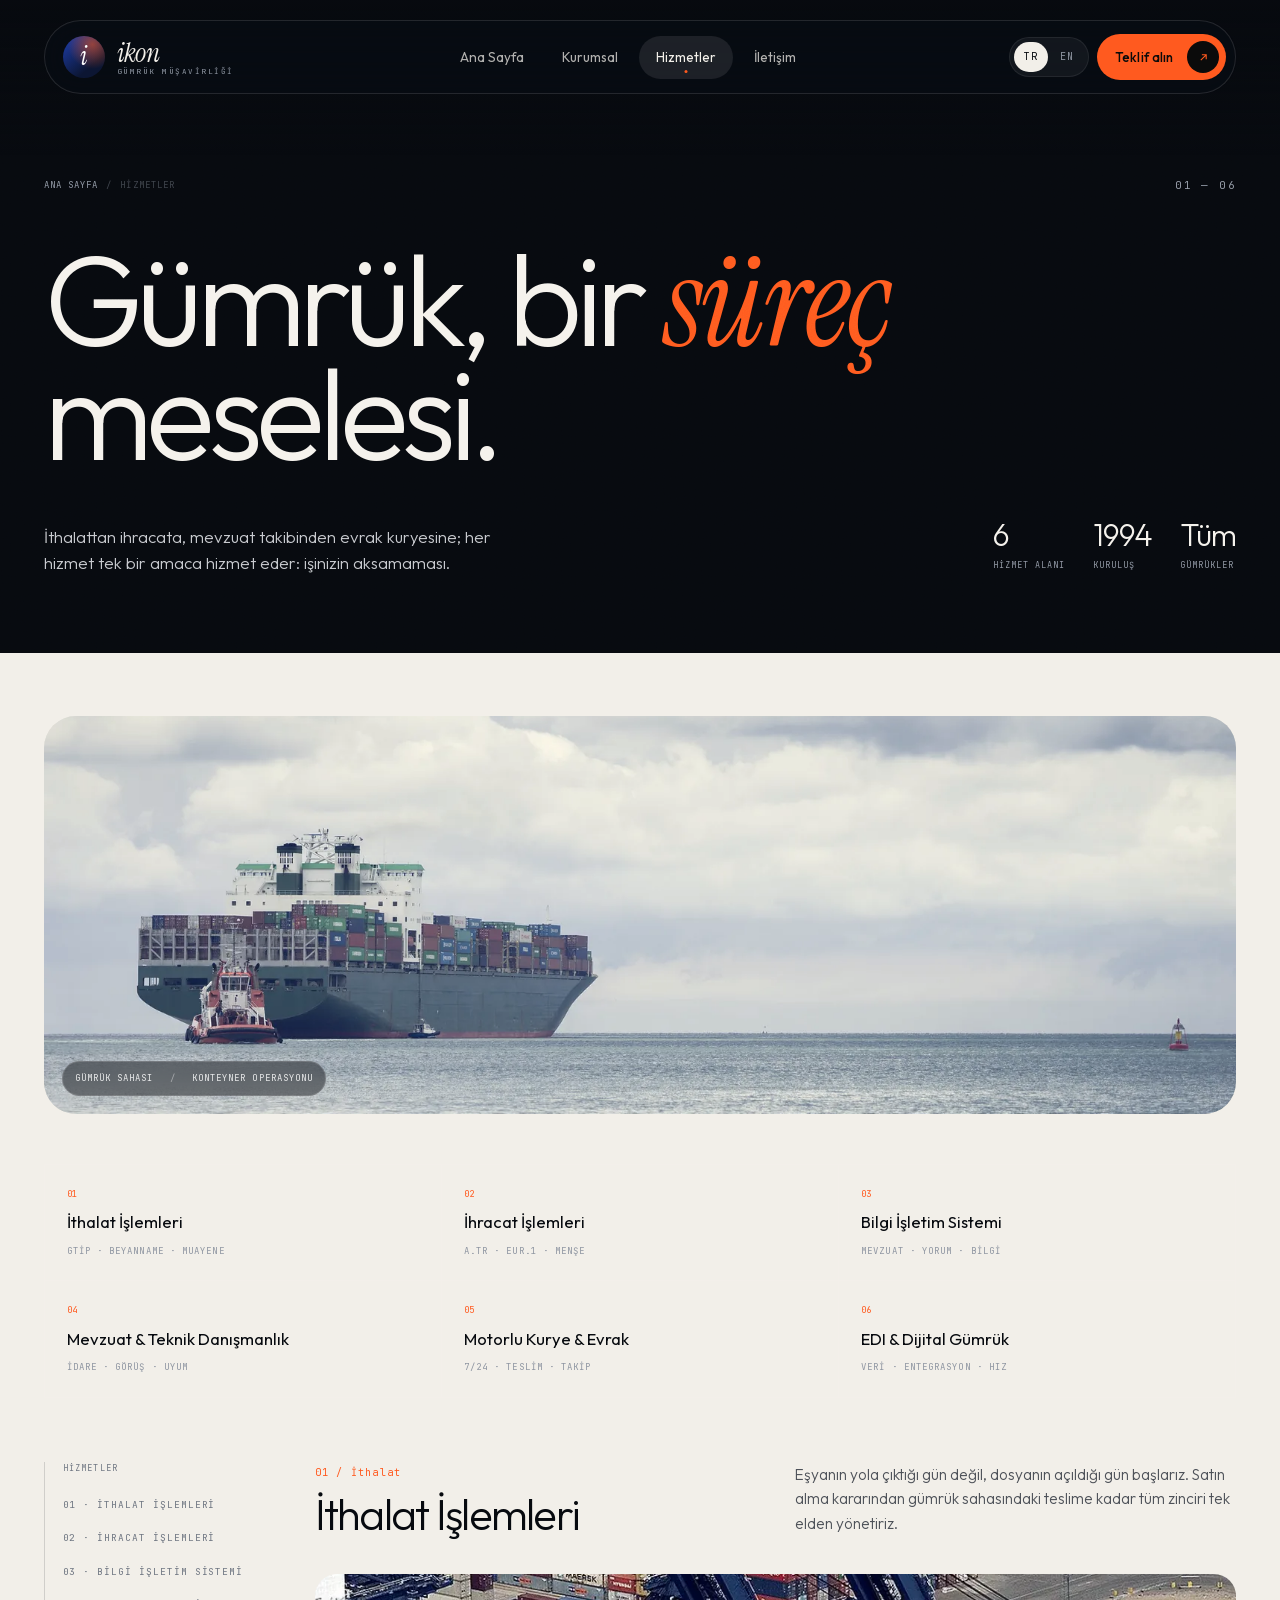
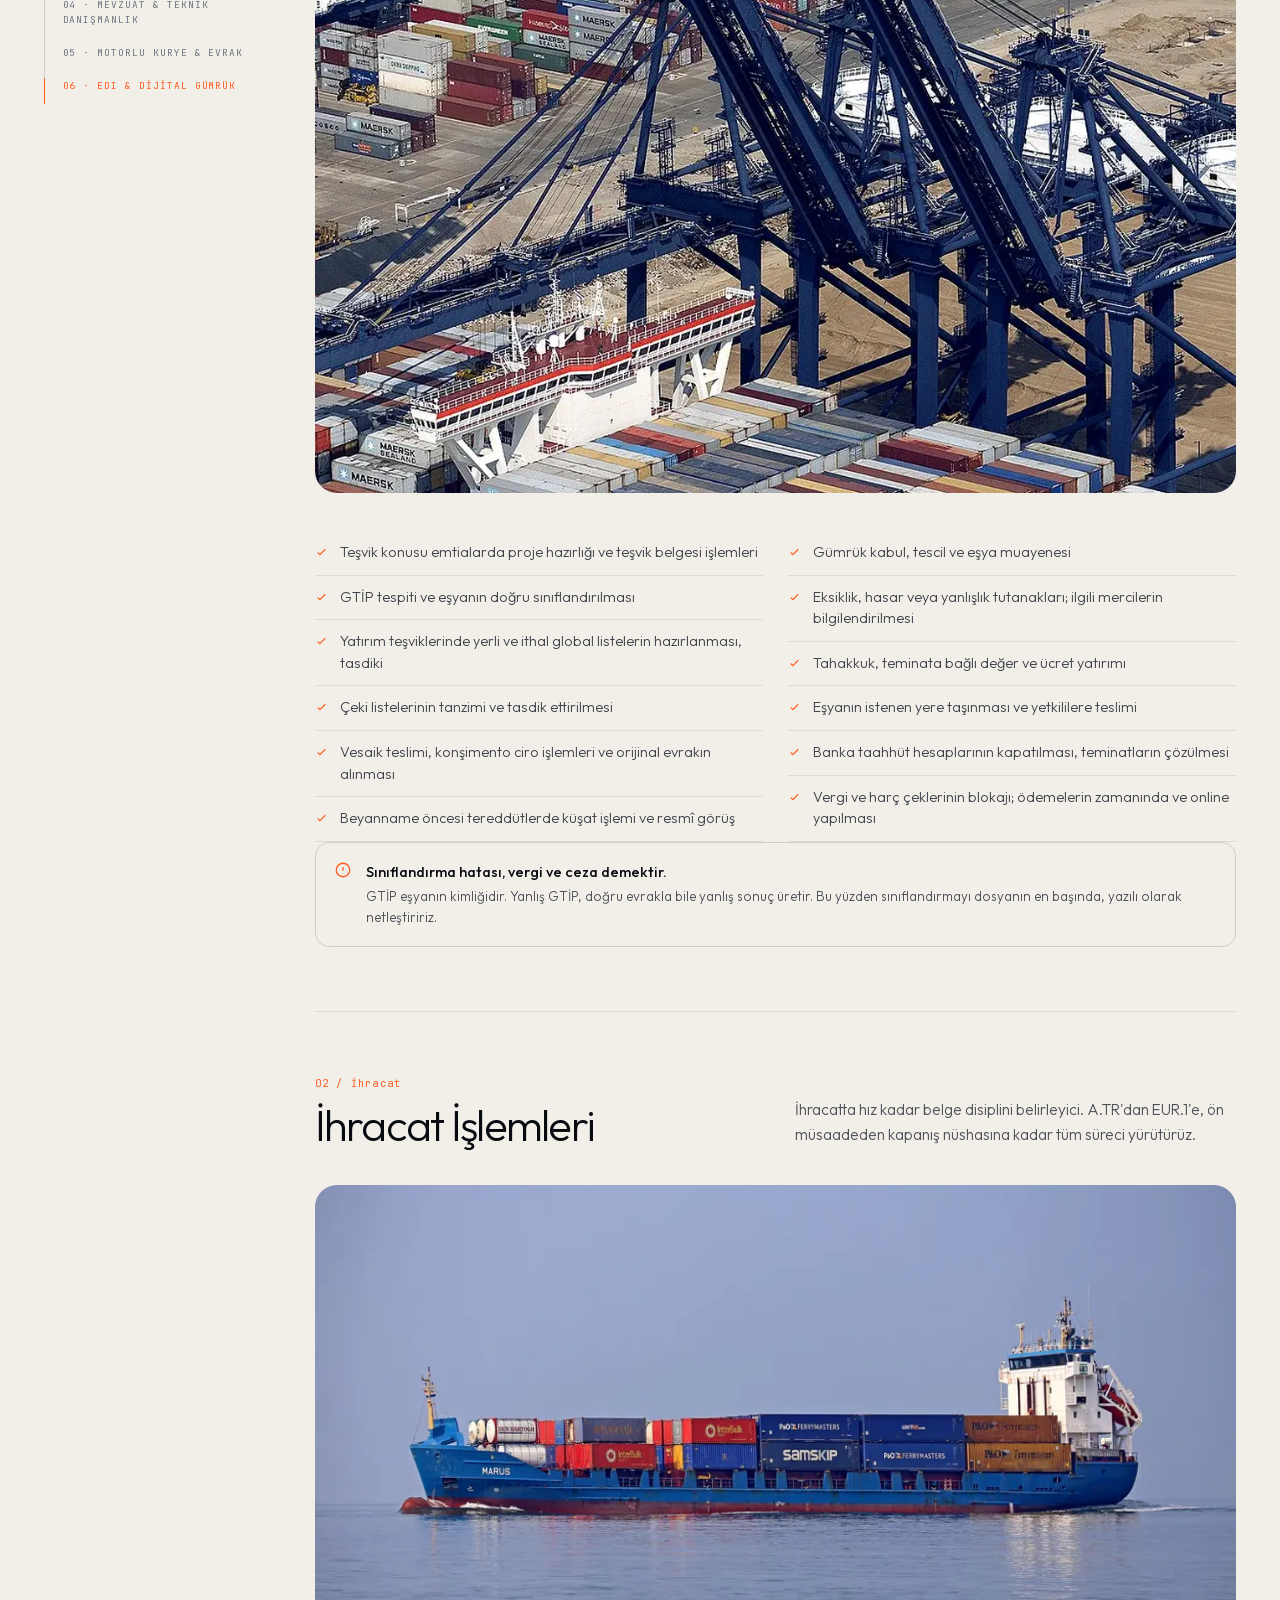
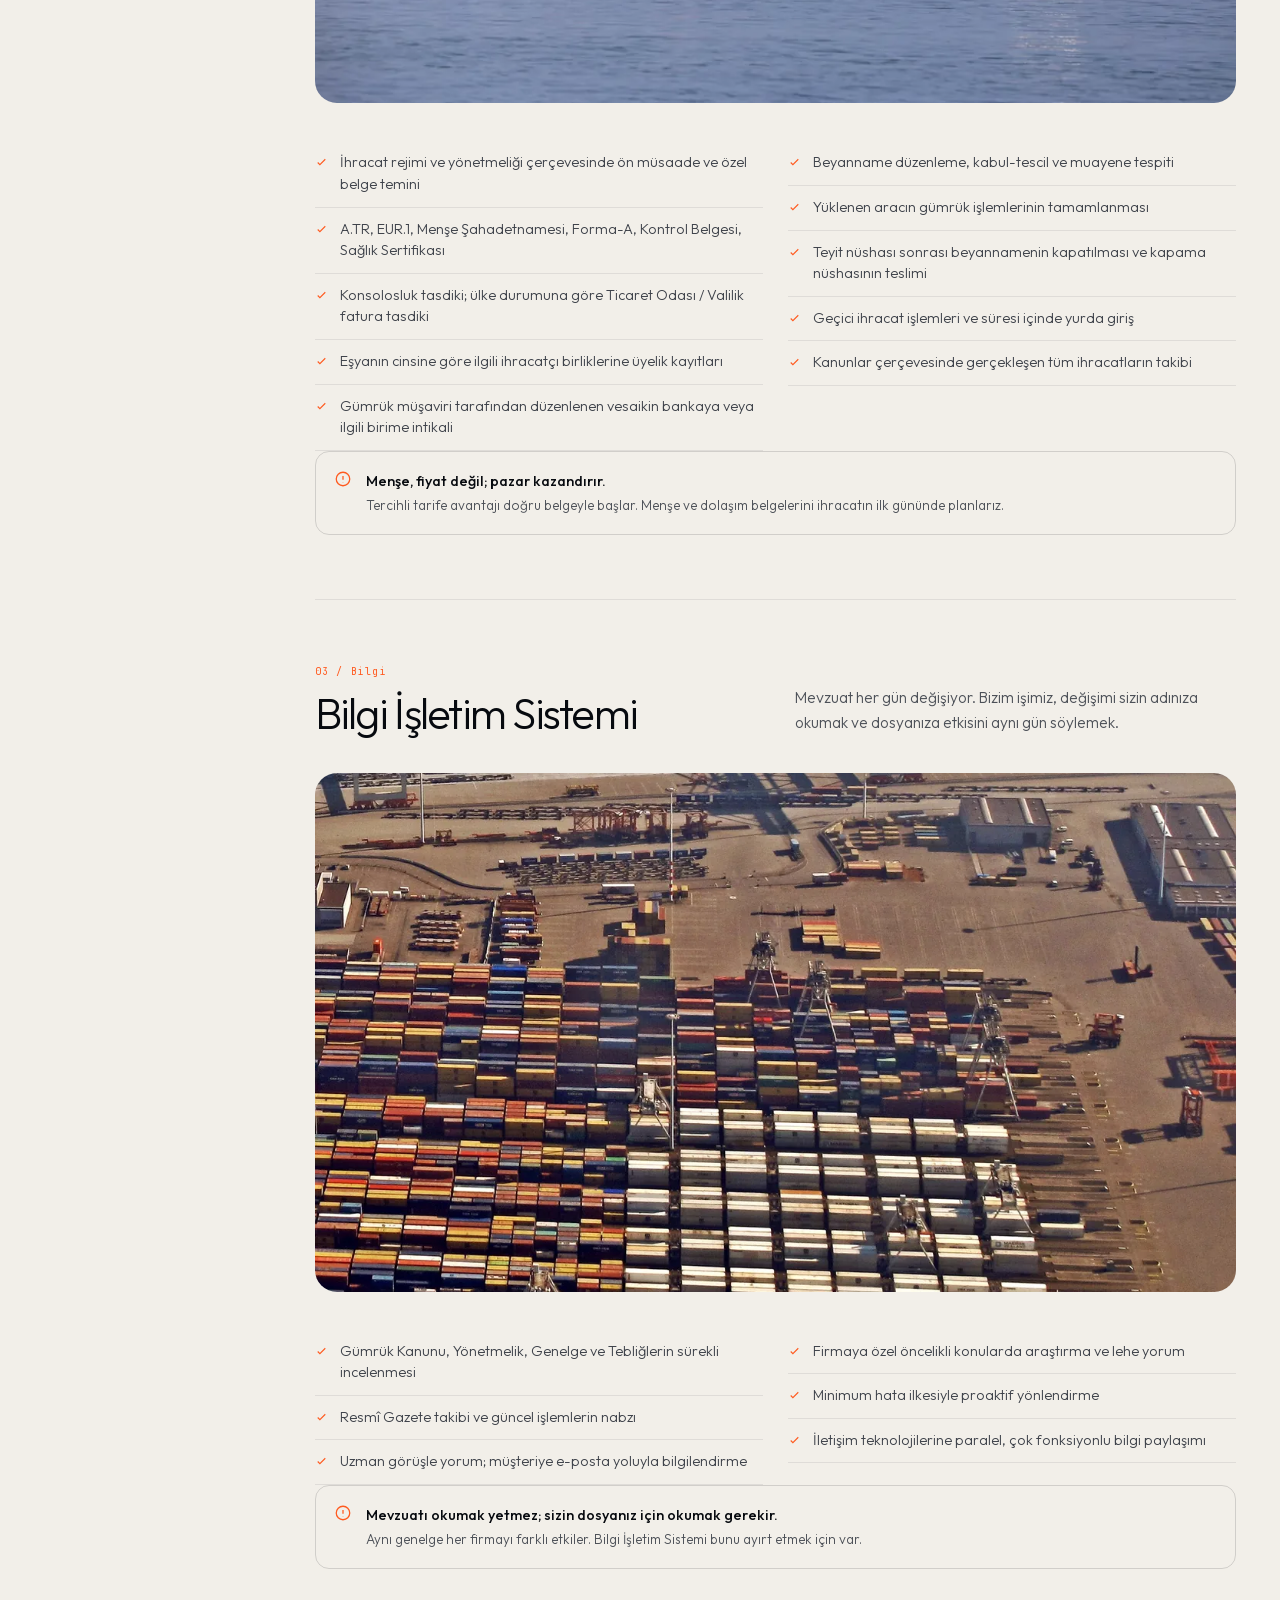
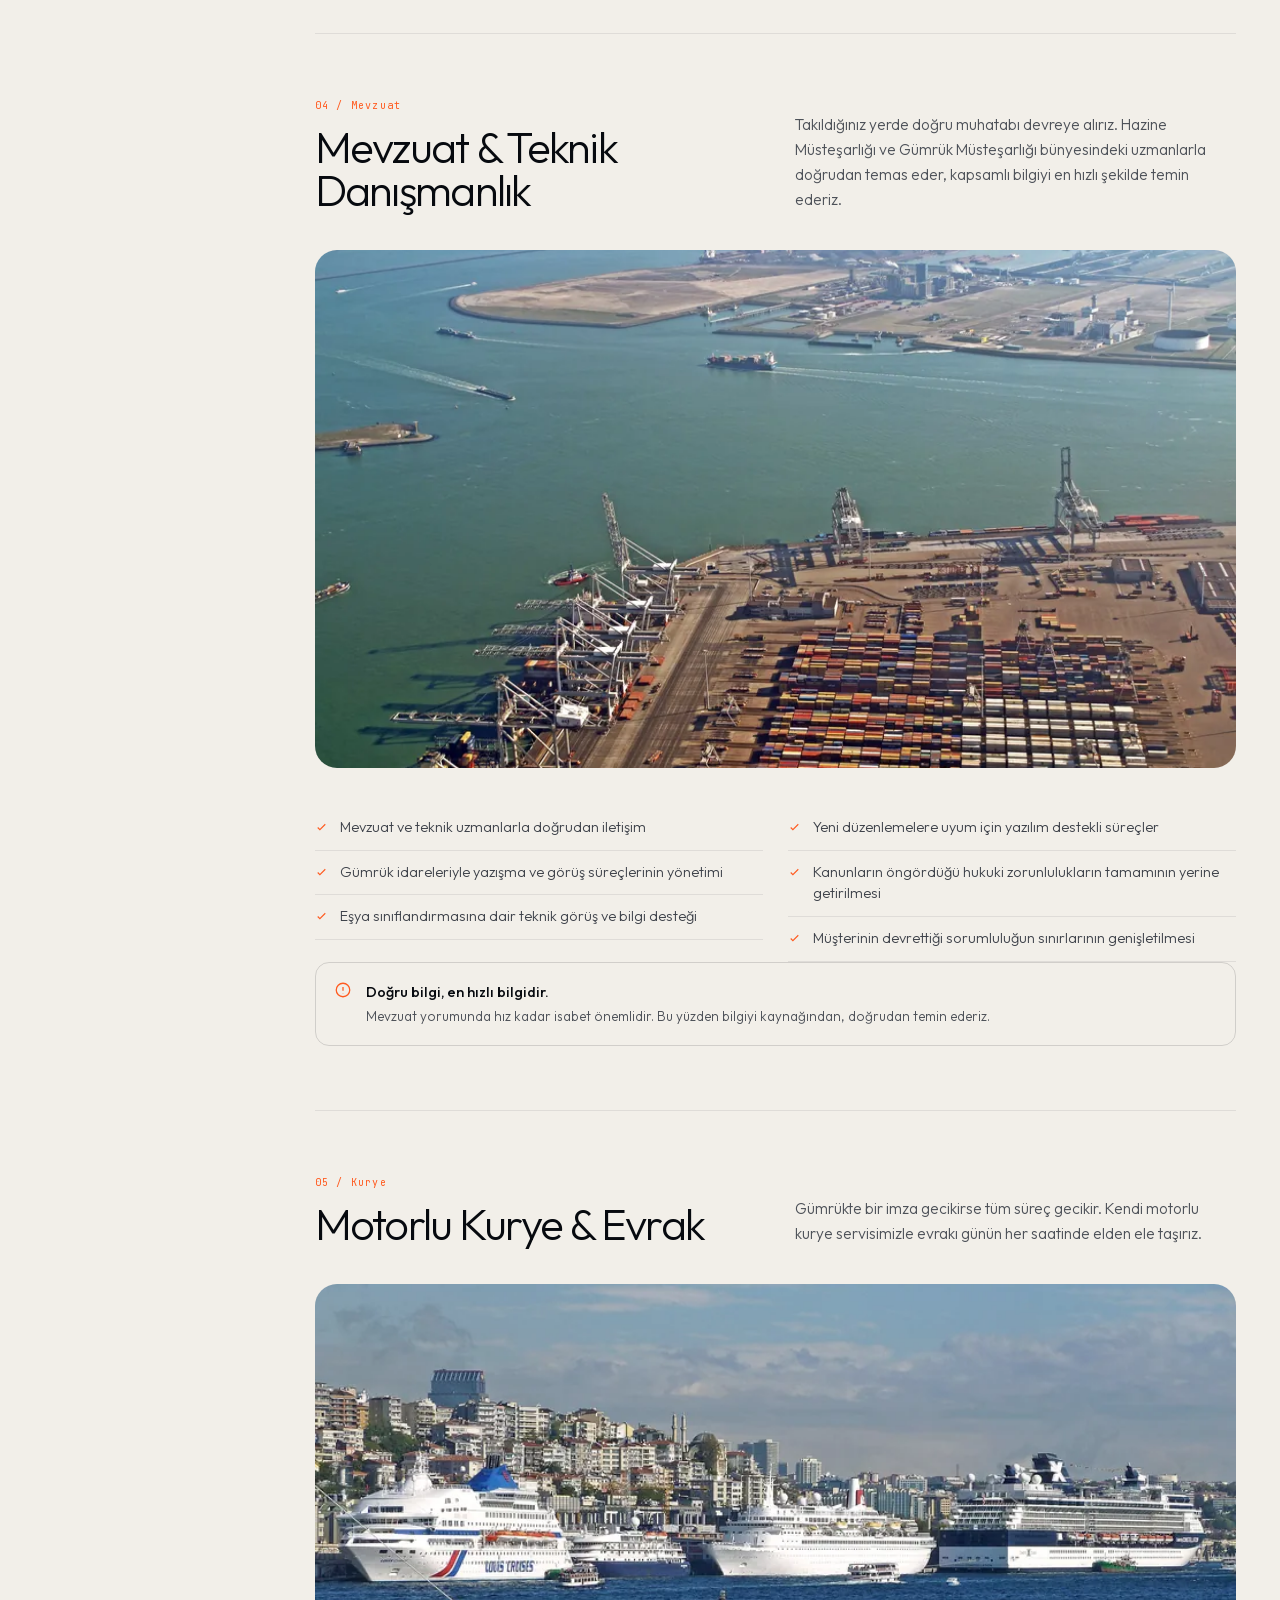
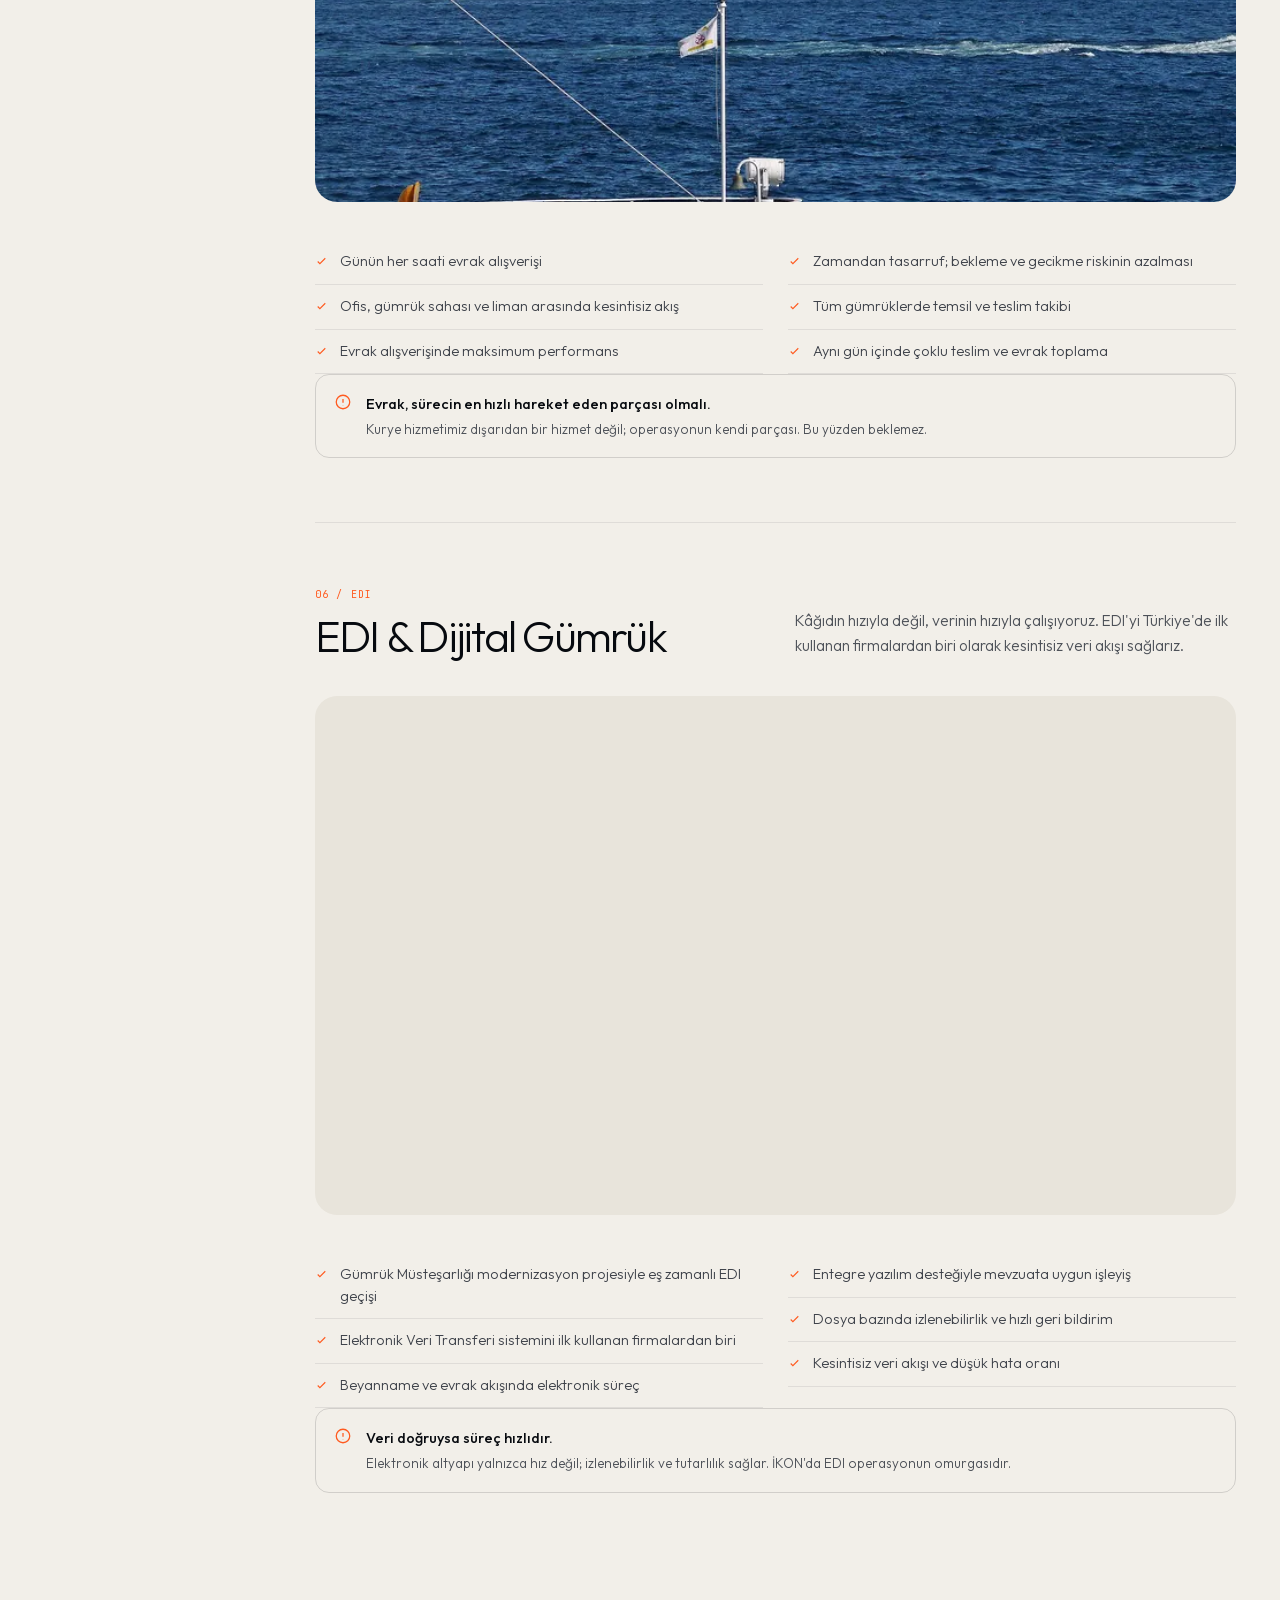
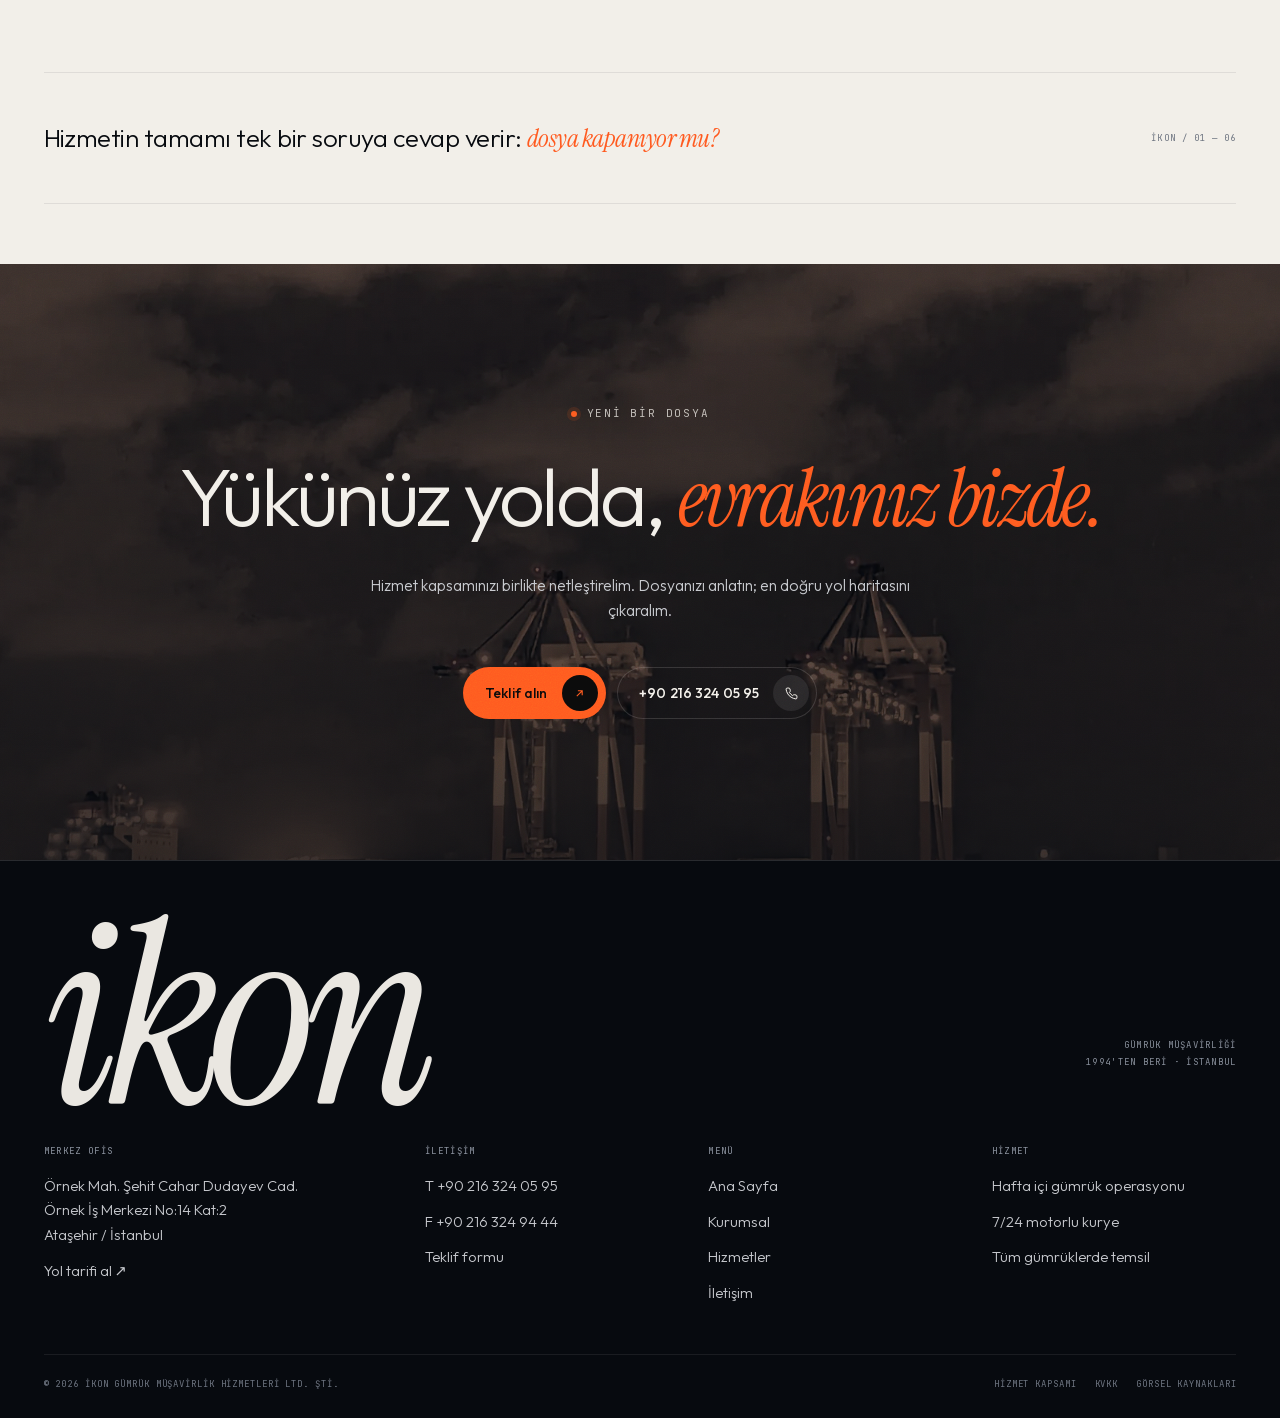
==== hizmetler.html @ 67a23cdc "İKON Gümrük Müşavirliği kurumsal web sitesi + Hostinger deploy akışı" ====
<!DOCTYPE html>
<html lang="tr">
<head>
<meta charset="utf-8">
<meta name="viewport" content="width=device-width, initial-scale=1">
<title data-i18n="meta.svc.title">Hizmetler — İthalat, İhracat, Mevzuat | İKON Gümrük Müşavirliği</title>
<meta name="description" data-i18n-content="meta.svc.desc" content="İthalat ve ihracat işlemleri, bilgi işletim sistemi, mevzuat danışmanlığı, motorlu kurye ve EDI. İKON Gümrük Müşavirliği hizmetleri.">
<meta name="theme-color" content="#070A0F">
<link rel="icon" href="assets/img/favicon.svg" type="image/svg+xml">
<link rel="preload" href="assets/fonts/Outfit-200_600-latin.woff2" as="font" type="font/woff2" crossorigin>
<link rel="preload" href="assets/fonts/Outfit-200_600-latin-ext.woff2" as="font" type="font/woff2" crossorigin>
<link rel="preload" href="assets/fonts/InstrumentSerif-Italic-latin.woff2" as="font" type="font/woff2" crossorigin>
<link rel="stylesheet" href="assets/css/style.css">
<noscript><style>.preloader{display:none!important}[data-reveal]{opacity:1!important;transform:none!important}.mask-line>span{transform:none!important}.cursor,.cursor-dot{display:none!important}.faq__a{grid-template-rows:1fr!important}.form__success{display:none!important}</style></noscript>

<meta property="og:type" content="website">
<meta property="og:title" content="Hizmetler — İthalat, İhracat, Mevzuat | İKON Gümrük Müşavirliği">
<meta property="og:description" content="İthalat ve ihracat işlemleri, bilgi işletim sistemi, mevzuat danışmanlığı, motorlu kurye ve EDI. İKON Gümrük Müşavirliği hizmetleri.">
<meta property="og:image" content="assets/img/og.jpg">
</head>
<body>
<div class="progress" id="progress" aria-hidden="true"></div>
<div class="preloader" id="preloader" aria-hidden="true">
  <div class="preloader__top mono"><span data-i18n="pre.top">Gümrük Müşavirliği</span><span>İstanbul · 41.00°N 29.03°E</span></div>
  <div class="preloader__brand">ikon</div>
  <div class="preloader__bottom"><span class="preloader__count num" id="preCount">000</span><span class="preloader__bar"><i id="preBar"></i></span><span class="mono" data-i18n="pre.since">1994'ten beri</span></div>
</div>
<a class="skip" href="#main" data-i18n="a11y.skip">İçeriğe geç</a>
<div class="cursor" id="cursor" aria-hidden="true"><span>Keşfet</span></div>
<div class="cursor-dot" id="cursorDot" aria-hidden="true"></div>

<header class="nav" id="nav">
  <div class="nav__inner">
    <a class="brand" href="index.html" aria-label="İKON ana sayfa">
      <span class="brand__mark"><span>i</span></span>
      <span class="brand__type"><span class="brand__word">ikon</span><span class="brand__sub" data-i18n="brand.sub">Gümrük Müşavirliği</span></span>
    </a>
    <nav class="nav__menu" aria-label="Ana menü">
      <a class="nav__link" href="index.html" data-i18n="nav.home">Ana Sayfa<span class="dot"></span></a>
      <a class="nav__link" href="kurumsal.html" data-i18n="nav.about">Kurumsal<span class="dot"></span></a>
      <a class="nav__link is-active" href="hizmetler.html" data-i18n="nav.services">Hizmetler<span class="dot"></span></a>
      <a class="nav__link" href="iletisim.html" data-i18n="nav.contact">İletişim<span class="dot"></span></a>
    </nav>
    <div class="nav__right">
      <div class="lang" role="group" aria-label="Dil">
        <button type="button" data-lang="tr" aria-pressed="true">TR</button>
        <button type="button" data-lang="en" aria-pressed="false">EN</button>
      </div>
      <a class="btn nav__cta" href="iletisim.html"><span data-i18n="nav.cta">Teklif alın</span><span class="btn__ico"><svg viewBox="0 0 24 24" fill="none" stroke="currentColor" stroke-width="2"><path d="M7 17L17 7M9 7h8v8"/></svg></span></a>
      <button class="nav__burger" id="burger" aria-label="Menü" aria-expanded="false" aria-controls="menu"><i></i><i></i></button>
    </div>
  </div>
</header>

<div class="menu" id="menu" aria-hidden="true">
  <nav class="menu__links" aria-label="Mobil menü">
    <a class="menu__link" href="index.html" style="transition-delay:.06s"><em>01</em><span data-i18n="nav.home">Ana Sayfa</span></a>
    <a class="menu__link" href="kurumsal.html" style="transition-delay:.12s"><em>02</em><span data-i18n="nav.about">Kurumsal</span></a>
    <a class="menu__link" href="hizmetler.html" style="transition-delay:.18s"><em>03</em><span data-i18n="nav.services">Hizmetler</span></a>
    <a class="menu__link" href="iletisim.html" style="transition-delay:.24s"><em>04</em><span data-i18n="nav.contact">İletişim</span></a>
  </nav>
  <div class="menu__foot">
    <span>+90 216 324 05 95</span>
    <span>Ataşehir · İstanbul</span>
    <div class="lang"><button type="button" data-lang="tr" aria-pressed="true">TR</button><button type="button" data-lang="en" aria-pressed="false">EN</button></div>
  </div>
</div>


<main id="main">
  <section class="page-hero grain">
    <div class="shell">
      <div class="page-hero__meta">
        <div class="crumbs"><a href="index.html" data-i18n="nav.home">Ana Sayfa</a><span>/</span><span data-i18n="nav.services">Hizmetler</span></div>
        <span class="mono" style="color:var(--muted)" data-i18n="svp.count">01 — 06</span>
      </div>
      <h1 data-i18n="svp.title">Gümrük, bir <em>süreç</em> meselesi.</h1>
      <div class="page-hero__foot">
        <p class="page-hero__lead" data-i18n="svp.lead">İthalattan ihracata, mevzuat takibinden evrak kuryesine; her hizmet tek bir amaca hizmet eder: işinizin aksamaması.</p>
        <div class="page-hero__aside">
          <div class="page-hero__stat"><b>6</b><span data-i18n="svp.s1">Hizmet alanı</span></div>
          <div class="page-hero__stat"><b>1994</b><span data-i18n="hero.m1">Kuruluş</span></div>
          <div class="page-hero__stat"><b>Tüm</b><span data-i18n="svp.s3">Gümrükler</span></div>
        </div>
      </div>
    </div>
  </section>

  <section class="section section--light" style="padding-top:clamp(26px,3.4vw,44px);padding-bottom:clamp(40px,5vw,64px)">
    <div class="shell">
      <figure class="banner" data-reveal="scale">
        <img src="assets/img/ship-2000.jpg" srcset="assets/img/ship-900.webp 900w, assets/img/ship-1600.webp 1600w, assets/img/ship-2000.webp 2000w" sizes="94vw" width="2000" height="1333" alt="Açık denizde ilerleyen konteyner gemisi" loading="lazy" decoding="async">
        <figcaption class="banner__cap"><span data-i18n="svp.cap1">Gümrük sahası</span><span style="opacity:.5">/</span><span data-i18n="svp.cap2">Konteyner operasyonu</span></figcaption>
      </figure>
      <div class="svc-index" data-reveal>
        <a href="#ithalat"><em>01</em><b data-i18n="sv.1.t">İthalat İşlemleri</b><span data-i18n="svp.i1">GTİP · Beyanname · Muayene</span></a>
        <a href="#ihracat"><em>02</em><b data-i18n="sv.2.t">İhracat İşlemleri</b><span data-i18n="svp.i2">A.TR · EUR.1 · Menşe</span></a>
        <a href="#bilgi"><em>03</em><b data-i18n="sv.3.t">Bilgi İşletim Sistemi</b><span data-i18n="svp.i3">Mevzuat · Yorum · Bilgi</span></a>
        <a href="#mevzuat"><em>04</em><b data-i18n="sv.4.t">Mevzuat &amp; Teknik Danışmanlık</b><span data-i18n="svp.i4">İdare · Görüş · Uyum</span></a>
        <a href="#kurye"><em>05</em><b data-i18n="sv.5.t">Motorlu Kurye &amp; Evrak</b><span data-i18n="svp.i5">7/24 · Teslim · Takip</span></a>
        <a href="#edi"><em>06</em><b data-i18n="sv.6.t">EDI &amp; Dijital Gümrük</b><span data-i18n="svp.i6">Veri · Entegrasyon · Hız</span></a>
      </div>
    </div>
  </section>

  <section class="section section--light" style="padding-top:0">
    <div class="shell svc-layout">
      <aside class="svc-nav" aria-label="Hizmetler">
        <span class="svc-nav__label" data-i18n="svp.nav">Hizmetler</span>
        <a href="#ithalat" class="is-active">01 · <span data-i18n="sv.1.t">İthalat İşlemleri</span></a>
        <a href="#ihracat">02 · <span data-i18n="sv.2.t">İhracat İşlemleri</span></a>
        <a href="#bilgi">03 · <span data-i18n="sv.3.t">Bilgi İşletim Sistemi</span></a>
        <a href="#mevzuat">04 · <span data-i18n="sv.4.t">Mevzuat &amp; Teknik Danışmanlık</span></a>
        <a href="#kurye">05 · <span data-i18n="sv.5.t">Motorlu Kurye &amp; Evrak</span></a>
        <a href="#edi">06 · <span data-i18n="sv.6.t">EDI &amp; Dijital Gümrük</span></a>
      </aside>

      <div>
        <article class="svc-block" id="ithalat">
          <div class="svc-block__head">
            <div>
              <div class="svc-block__num">01 / <span data-i18n="svp.import">İthalat</span></div>
              <h2 data-i18n="sv.1.t">İthalat İşlemleri</h2>
            </div>
            <p data-i18n="svp.b1.lead">Eşyanın yola çıktığı gün değil, dosyanın açıldığı gün başlarız. Satın alma kararından gümrük sahasındaki teslime kadar tüm zinciri tek elden yönetiriz.</p>
          </div>
          <figure class="svc-block__figure" data-reveal="scale">
            <img src="assets/img/detail-1100.webp" srcset="assets/img/detail-700.webp 700w, assets/img/detail-1100.webp 1100w" sizes="(max-width:1024px) 92vw, 62vw" width="1100" height="1467" alt="Konteyner sahasında vinç operasyonu" loading="lazy" decoding="async">
          </figure>
          <div class="svc-columns">
            <ul class="svc-list-items">
              <li><svg viewBox="0 0 24 24" fill="none" stroke="currentColor" stroke-width="2"><path d="M5 12l4 4L19 6"/></svg><span data-i18n="svp.b1.l1">Teşvik konusu emtialarda proje hazırlığı ve teşvik belgesi işlemleri</span></li>
              <li><svg viewBox="0 0 24 24" fill="none" stroke="currentColor" stroke-width="2"><path d="M5 12l4 4L19 6"/></svg><span data-i18n="svp.b1.l2">GTİP tespiti ve eşyanın doğru sınıflandırılması</span></li>
              <li><svg viewBox="0 0 24 24" fill="none" stroke="currentColor" stroke-width="2"><path d="M5 12l4 4L19 6"/></svg><span data-i18n="svp.b1.l3">Yatırım teşviklerinde yerli ve ithal global listelerin hazırlanması, tasdiki</span></li>
              <li><svg viewBox="0 0 24 24" fill="none" stroke="currentColor" stroke-width="2"><path d="M5 12l4 4L19 6"/></svg><span data-i18n="svp.b1.l4">Çeki listelerinin tanzimi ve tasdik ettirilmesi</span></li>
              <li><svg viewBox="0 0 24 24" fill="none" stroke="currentColor" stroke-width="2"><path d="M5 12l4 4L19 6"/></svg><span data-i18n="svp.b1.l5">Vesaik teslimi, konşimento ciro işlemleri ve orijinal evrakın alınması</span></li>
              <li><svg viewBox="0 0 24 24" fill="none" stroke="currentColor" stroke-width="2"><path d="M5 12l4 4L19 6"/></svg><span data-i18n="svp.b1.l6">Beyanname öncesi tereddütlerde küşat işlemi ve resmî görüş</span></li>
            </ul>
            <ul class="svc-list-items">
              <li><svg viewBox="0 0 24 24" fill="none" stroke="currentColor" stroke-width="2"><path d="M5 12l4 4L19 6"/></svg><span data-i18n="svp.b1.l7">Gümrük kabul, tescil ve eşya muayenesi</span></li>
              <li><svg viewBox="0 0 24 24" fill="none" stroke="currentColor" stroke-width="2"><path d="M5 12l4 4L19 6"/></svg><span data-i18n="svp.b1.l8">Eksiklik, hasar veya yanlışlık tutanakları; ilgili mercilerin bilgilendirilmesi</span></li>
              <li><svg viewBox="0 0 24 24" fill="none" stroke="currentColor" stroke-width="2"><path d="M5 12l4 4L19 6"/></svg><span data-i18n="svp.b1.l9">Tahakkuk, teminata bağlı değer ve ücret yatırımı</span></li>
              <li><svg viewBox="0 0 24 24" fill="none" stroke="currentColor" stroke-width="2"><path d="M5 12l4 4L19 6"/></svg><span data-i18n="svp.b1.l10">Eşyanın istenen yere taşınması ve yetkililere teslimi</span></li>
              <li><svg viewBox="0 0 24 24" fill="none" stroke="currentColor" stroke-width="2"><path d="M5 12l4 4L19 6"/></svg><span data-i18n="svp.b1.l11">Banka taahhüt hesaplarının kapatılması, teminatların çözülmesi</span></li>
              <li><svg viewBox="0 0 24 24" fill="none" stroke="currentColor" stroke-width="2"><path d="M5 12l4 4L19 6"/></svg><span data-i18n="svp.b1.l12">Vergi ve harç çeklerinin blokajı; ödemelerin zamanında ve online yapılması</span></li>
            </ul>
          </div>
          <div class="svc-note">
            <svg viewBox="0 0 24 24" fill="none" stroke="currentColor" stroke-width="1.7"><circle cx="12" cy="12" r="9"/><path d="M12 8v5M12 16.5v.5"/></svg>
            <div><b data-i18n="svp.b1.note.t">Sınıflandırma hatası, vergi ve ceza demektir.</b><span data-i18n="svp.b1.note.d">GTİP eşyanın kimliğidir. Yanlış GTİP, doğru evrakla bile yanlış sonuç üretir. Bu yüzden sınıflandırmayı dosyanın en başında, yazılı olarak netleştiririz.</span></div>
          </div>
        </article>

        <article class="svc-block" id="ihracat">
          <div class="svc-block__head">
            <div>
              <div class="svc-block__num">02 / <span data-i18n="svp.export">İhracat</span></div>
              <h2 data-i18n="sv.2.t">İhracat İşlemleri</h2>
            </div>
            <p data-i18n="svp.b2.lead">İhracatta hız kadar belge disiplini belirleyici. A.TR'dan EUR.1'e, ön müsaadeden kapanış nüshasına kadar tüm süreci yürütürüz.</p>
          </div>
          <figure class="svc-block__figure" data-reveal="scale">
            <img src="assets/img/marus-1600.webp" srcset="assets/img/marus-900.webp 900w, assets/img/marus-1600.webp 1600w" sizes="(max-width:1024px) 92vw, 62vw" width="1600" height="1067" alt="Konteyner gemisi açık denizde" loading="lazy" decoding="async">
          </figure>
          <div class="svc-columns">
            <ul class="svc-list-items">
              <li><svg viewBox="0 0 24 24" fill="none" stroke="currentColor" stroke-width="2"><path d="M5 12l4 4L19 6"/></svg><span data-i18n="svp.b2.l1">İhracat rejimi ve yönetmeliği çerçevesinde ön müsaade ve özel belge temini</span></li>
              <li><svg viewBox="0 0 24 24" fill="none" stroke="currentColor" stroke-width="2"><path d="M5 12l4 4L19 6"/></svg><span data-i18n="svp.b2.l2">A.TR, EUR.1, Menşe Şahadetnamesi, Forma-A, Kontrol Belgesi, Sağlık Sertifikası</span></li>
              <li><svg viewBox="0 0 24 24" fill="none" stroke="currentColor" stroke-width="2"><path d="M5 12l4 4L19 6"/></svg><span data-i18n="svp.b2.l3">Konsolosluk tasdiki; ülke durumuna göre Ticaret Odası / Valilik fatura tasdiki</span></li>
              <li><svg viewBox="0 0 24 24" fill="none" stroke="currentColor" stroke-width="2"><path d="M5 12l4 4L19 6"/></svg><span data-i18n="svp.b2.l4">Eşyanın cinsine göre ilgili ihracatçı birliklerine üyelik kayıtları</span></li>
              <li><svg viewBox="0 0 24 24" fill="none" stroke="currentColor" stroke-width="2"><path d="M5 12l4 4L19 6"/></svg><span data-i18n="svp.b2.l5">Gümrük müşaviri tarafından düzenlenen vesaikin bankaya veya ilgili birime intikali</span></li>
            </ul>
            <ul class="svc-list-items">
              <li><svg viewBox="0 0 24 24" fill="none" stroke="currentColor" stroke-width="2"><path d="M5 12l4 4L19 6"/></svg><span data-i18n="svp.b2.l6">Beyanname düzenleme, kabul-tescil ve muayene tespiti</span></li>
              <li><svg viewBox="0 0 24 24" fill="none" stroke="currentColor" stroke-width="2"><path d="M5 12l4 4L19 6"/></svg><span data-i18n="svp.b2.l7">Yüklenen aracın gümrük işlemlerinin tamamlanması</span></li>
              <li><svg viewBox="0 0 24 24" fill="none" stroke="currentColor" stroke-width="2"><path d="M5 12l4 4L19 6"/></svg><span data-i18n="svp.b2.l8">Teyit nüshası sonrası beyannamenin kapatılması ve kapama nüshasının teslimi</span></li>
              <li><svg viewBox="0 0 24 24" fill="none" stroke="currentColor" stroke-width="2"><path d="M5 12l4 4L19 6"/></svg><span data-i18n="svp.b2.l9">Geçici ihracat işlemleri ve süresi içinde yurda giriş</span></li>
              <li><svg viewBox="0 0 24 24" fill="none" stroke="currentColor" stroke-width="2"><path d="M5 12l4 4L19 6"/></svg><span data-i18n="svp.b2.l10">Kanunlar çerçevesinde gerçekleşen tüm ihracatların takibi</span></li>
            </ul>
          </div>
          <div class="svc-note">
            <svg viewBox="0 0 24 24" fill="none" stroke="currentColor" stroke-width="1.7"><circle cx="12" cy="12" r="9"/><path d="M12 8v5M12 16.5v.5"/></svg>
            <div><b data-i18n="svp.b2.note.t">Menşe, fiyat değil; pazar kazandırır.</b><span data-i18n="svp.b2.note.d">Tercihli tarife avantajı doğru belgeyle başlar. Menşe ve dolaşım belgelerini ihracatın ilk gününde planlarız.</span></div>
          </div>
        </article>

        <article class="svc-block" id="bilgi">
          <div class="svc-block__head">
            <div>
              <div class="svc-block__num">03 / <span data-i18n="svp.info">Bilgi</span></div>
              <h2 data-i18n="sv.3.t">Bilgi İşletim Sistemi</h2>
            </div>
            <p data-i18n="svp.b3.lead">Mevzuat her gün değişiyor. Bizim işimiz, değişimi sizin adınıza okumak ve dosyanıza etkisini aynı gün söylemek.</p>
          </div>
          <figure class="svc-block__figure" data-reveal="scale">
            <img src="assets/img/stacks-1200.jpg" srcset="assets/img/stacks-700.webp 700w, assets/img/stacks-1200.webp 1200w" sizes="(max-width:1024px) 92vw, 62vw" width="1200" height="900" alt="Konteyner istif alanı" loading="lazy" decoding="async">
          </figure>
          <div class="svc-columns">
            <ul class="svc-list-items">
              <li><svg viewBox="0 0 24 24" fill="none" stroke="currentColor" stroke-width="2"><path d="M5 12l4 4L19 6"/></svg><span data-i18n="svp.b3.l1">Gümrük Kanunu, Yönetmelik, Genelge ve Tebliğlerin sürekli incelenmesi</span></li>
              <li><svg viewBox="0 0 24 24" fill="none" stroke="currentColor" stroke-width="2"><path d="M5 12l4 4L19 6"/></svg><span data-i18n="svp.b3.l2">Resmî Gazete takibi ve güncel işlemlerin nabzı</span></li>
              <li><svg viewBox="0 0 24 24" fill="none" stroke="currentColor" stroke-width="2"><path d="M5 12l4 4L19 6"/></svg><span data-i18n="svp.b3.l3">Uzman görüşle yorum; müşteriye e-posta yoluyla bilgilendirme</span></li>
            </ul>
            <ul class="svc-list-items">
              <li><svg viewBox="0 0 24 24" fill="none" stroke="currentColor" stroke-width="2"><path d="M5 12l4 4L19 6"/></svg><span data-i18n="svp.b3.l4">Firmaya özel öncelikli konularda araştırma ve lehe yorum</span></li>
              <li><svg viewBox="0 0 24 24" fill="none" stroke="currentColor" stroke-width="2"><path d="M5 12l4 4L19 6"/></svg><span data-i18n="svp.b3.l5">Minimum hata ilkesiyle proaktif yönlendirme</span></li>
              <li><svg viewBox="0 0 24 24" fill="none" stroke="currentColor" stroke-width="2"><path d="M5 12l4 4L19 6"/></svg><span data-i18n="svp.b3.l6">İletişim teknolojilerine paralel, çok fonksiyonlu bilgi paylaşımı</span></li>
            </ul>
          </div>
          <div class="svc-note">
            <svg viewBox="0 0 24 24" fill="none" stroke="currentColor" stroke-width="1.7"><circle cx="12" cy="12" r="9"/><path d="M12 8v5M12 16.5v.5"/></svg>
            <div><b data-i18n="svp.b3.note.t">Mevzuatı okumak yetmez; sizin dosyanız için okumak gerekir.</b><span data-i18n="svp.b3.note.d">Aynı genelge her firmayı farklı etkiler. Bilgi İşletim Sistemi bunu ayırt etmek için var.</span></div>
          </div>
        </article>

        <article class="svc-block" id="mevzuat">
          <div class="svc-block__head">
            <div>
              <div class="svc-block__num">04 / <span data-i18n="svp.legis">Mevzuat</span></div>
              <h2 data-i18n="sv.4.t">Mevzuat &amp; Teknik Danışmanlık</h2>
            </div>
            <p data-i18n="svp.b4.lead">Takıldığınız yerde doğru muhatabı devreye alırız. Hazine Müsteşarlığı ve Gümrük Müsteşarlığı bünyesindeki uzmanlarla doğrudan temas eder, kapsamlı bilgiyi en hızlı şekilde temin ederiz.</p>
          </div>
          <figure class="svc-block__figure" data-reveal="scale">
            <img src="assets/img/aerial-1600.webp" srcset="assets/img/aerial-900.webp 900w, assets/img/aerial-1600.webp 1600w" sizes="(max-width:1024px) 92vw, 62vw" width="1600" height="1200" alt="Liman ve konteyner terminalleri" loading="lazy" decoding="async">
          </figure>
          <div class="svc-columns">
            <ul class="svc-list-items">
              <li><svg viewBox="0 0 24 24" fill="none" stroke="currentColor" stroke-width="2"><path d="M5 12l4 4L19 6"/></svg><span data-i18n="svp.b4.l1">Mevzuat ve teknik uzmanlarla doğrudan iletişim</span></li>
              <li><svg viewBox="0 0 24 24" fill="none" stroke="currentColor" stroke-width="2"><path d="M5 12l4 4L19 6"/></svg><span data-i18n="svp.b4.l2">Gümrük idareleriyle yazışma ve görüş süreçlerinin yönetimi</span></li>
              <li><svg viewBox="0 0 24 24" fill="none" stroke="currentColor" stroke-width="2"><path d="M5 12l4 4L19 6"/></svg><span data-i18n="svp.b4.l3">Eşya sınıflandırmasına dair teknik görüş ve bilgi desteği</span></li>
            </ul>
            <ul class="svc-list-items">
              <li><svg viewBox="0 0 24 24" fill="none" stroke="currentColor" stroke-width="2"><path d="M5 12l4 4L19 6"/></svg><span data-i18n="svp.b4.l4">Yeni düzenlemelere uyum için yazılım destekli süreçler</span></li>
              <li><svg viewBox="0 0 24 24" fill="none" stroke="currentColor" stroke-width="2"><path d="M5 12l4 4L19 6"/></svg><span data-i18n="svp.b4.l5">Kanunların öngördüğü hukuki zorunlulukların tamamının yerine getirilmesi</span></li>
              <li><svg viewBox="0 0 24 24" fill="none" stroke="currentColor" stroke-width="2"><path d="M5 12l4 4L19 6"/></svg><span data-i18n="svp.b4.l6">Müşterinin devrettiği sorumluluğun sınırlarının genişletilmesi</span></li>
            </ul>
          </div>
          <div class="svc-note">
            <svg viewBox="0 0 24 24" fill="none" stroke="currentColor" stroke-width="1.7"><circle cx="12" cy="12" r="9"/><path d="M12 8v5M12 16.5v.5"/></svg>
            <div><b data-i18n="svp.b4.note.t">Doğru bilgi, en hızlı bilgidir.</b><span data-i18n="svp.b4.note.d">Mevzuat yorumunda hız kadar isabet önemlidir. Bu yüzden bilgiyi kaynağından, doğrudan temin ederiz.</span></div>
          </div>
        </article>

        <article class="svc-block" id="kurye">
          <div class="svc-block__head">
            <div>
              <div class="svc-block__num">05 / <span data-i18n="svp.courier">Kurye</span></div>
              <h2 data-i18n="sv.5.t">Motorlu Kurye &amp; Evrak</h2>
            </div>
            <p data-i18n="svp.b5.lead">Gümrükte bir imza gecikirse tüm süreç gecikir. Kendi motorlu kurye servisimizle evrakı günün her saatinde elden ele taşırız.</p>
          </div>
          <figure class="svc-block__figure" data-reveal="scale">
            <img src="assets/img/istanbul-1800.webp" srcset="assets/img/istanbul-800.webp 800w, assets/img/istanbul-1400.webp 1400w, assets/img/istanbul-1800.webp 1800w" sizes="(max-width:1024px) 92vw, 62vw" width="1800" height="1000" alt="İstanbul Boğazı ve liman" loading="lazy" decoding="async">
          </figure>
          <div class="svc-columns">
            <ul class="svc-list-items">
              <li><svg viewBox="0 0 24 24" fill="none" stroke="currentColor" stroke-width="2"><path d="M5 12l4 4L19 6"/></svg><span data-i18n="svp.b5.l1">Günün her saati evrak alışverişi</span></li>
              <li><svg viewBox="0 0 24 24" fill="none" stroke="currentColor" stroke-width="2"><path d="M5 12l4 4L19 6"/></svg><span data-i18n="svp.b5.l2">Ofis, gümrük sahası ve liman arasında kesintisiz akış</span></li>
              <li><svg viewBox="0 0 24 24" fill="none" stroke="currentColor" stroke-width="2"><path d="M5 12l4 4L19 6"/></svg><span data-i18n="svp.b5.l3">Evrak alışverişinde maksimum performans</span></li>
            </ul>
            <ul class="svc-list-items">
              <li><svg viewBox="0 0 24 24" fill="none" stroke="currentColor" stroke-width="2"><path d="M5 12l4 4L19 6"/></svg><span data-i18n="svp.b5.l4">Zamandan tasarruf; bekleme ve gecikme riskinin azalması</span></li>
              <li><svg viewBox="0 0 24 24" fill="none" stroke="currentColor" stroke-width="2"><path d="M5 12l4 4L19 6"/></svg><span data-i18n="svp.b5.l5">Tüm gümrüklerde temsil ve teslim takibi</span></li>
              <li><svg viewBox="0 0 24 24" fill="none" stroke="currentColor" stroke-width="2"><path d="M5 12l4 4L19 6"/></svg><span data-i18n="svp.b5.l6">Aynı gün içinde çoklu teslim ve evrak toplama</span></li>
            </ul>
          </div>
          <div class="svc-note">
            <svg viewBox="0 0 24 24" fill="none" stroke="currentColor" stroke-width="1.7"><circle cx="12" cy="12" r="9"/><path d="M12 8v5M12 16.5v.5"/></svg>
            <div><b data-i18n="svp.b5.note.t">Evrak, sürecin en hızlı hareket eden parçası olmalı.</b><span data-i18n="svp.b5.note.d">Kurye hizmetimiz dışarıdan bir hizmet değil; operasyonun kendi parçası. Bu yüzden beklemez.</span></div>
          </div>
        </article>

        <article class="svc-block" id="edi">
          <div class="svc-block__head">
            <div>
              <div class="svc-block__num">06 / <span data-i18n="svp.edi">EDI</span></div>
              <h2 data-i18n="sv.6.t">EDI &amp; Dijital Gümrük</h2>
            </div>
            <p data-i18n="svp.b6.lead">Kâğıdın hızıyla değil, verinin hızıyla çalışıyoruz. EDI'yi Türkiye'de ilk kullanan firmalardan biri olarak kesintisiz veri akışı sağlarız.</p>
          </div>
          <figure class="svc-block__figure" data-reveal="scale">
            <img src="assets/img/cranes-1600.webp" srcset="assets/img/cranes-900.webp 900w, assets/img/cranes-1600.webp 1600w" sizes="(max-width:1024px) 92vw, 62vw" width="1600" height="900" alt="Gece limanında konteyner vinçleri" loading="lazy" decoding="async">
          </figure>
          <div class="svc-columns">
            <ul class="svc-list-items">
              <li><svg viewBox="0 0 24 24" fill="none" stroke="currentColor" stroke-width="2"><path d="M5 12l4 4L19 6"/></svg><span data-i18n="svp.b6.l1">Gümrük Müsteşarlığı modernizasyon projesiyle eş zamanlı EDI geçişi</span></li>
              <li><svg viewBox="0 0 24 24" fill="none" stroke="currentColor" stroke-width="2"><path d="M5 12l4 4L19 6"/></svg><span data-i18n="svp.b6.l2">Elektronik Veri Transferi sistemini ilk kullanan firmalardan biri</span></li>
              <li><svg viewBox="0 0 24 24" fill="none" stroke="currentColor" stroke-width="2"><path d="M5 12l4 4L19 6"/></svg><span data-i18n="svp.b6.l3">Beyanname ve evrak akışında elektronik süreç</span></li>
            </ul>
            <ul class="svc-list-items">
              <li><svg viewBox="0 0 24 24" fill="none" stroke="currentColor" stroke-width="2"><path d="M5 12l4 4L19 6"/></svg><span data-i18n="svp.b6.l4">Entegre yazılım desteğiyle mevzuata uygun işleyiş</span></li>
              <li><svg viewBox="0 0 24 24" fill="none" stroke="currentColor" stroke-width="2"><path d="M5 12l4 4L19 6"/></svg><span data-i18n="svp.b6.l5">Dosya bazında izlenebilirlik ve hızlı geri bildirim</span></li>
              <li><svg viewBox="0 0 24 24" fill="none" stroke="currentColor" stroke-width="2"><path d="M5 12l4 4L19 6"/></svg><span data-i18n="svp.b6.l6">Kesintisiz veri akışı ve düşük hata oranı</span></li>
            </ul>
          </div>
          <div class="svc-note">
            <svg viewBox="0 0 24 24" fill="none" stroke="currentColor" stroke-width="1.7"><circle cx="12" cy="12" r="9"/><path d="M12 8v5M12 16.5v.5"/></svg>
            <div><b data-i18n="svp.b6.note.t">Veri doğruysa süreç hızlıdır.</b><span data-i18n="svp.b6.note.d">Elektronik altyapı yalnızca hız değil; izlenebilirlik ve tutarlılık sağlar. İKON'da EDI operasyonun omurgasıdır.</span></div>
          </div>
        </article>
      </div>
    </div>
  </section>

  <section class="section section--light" style="padding-top:0;padding-bottom:clamp(40px,5vw,60px)">
    <div class="shell"><div class="strip">
      <q data-i18n="svp.strip">Hizmetin tamamı tek bir soruya cevap verir: <em>dosya kapanıyor mu?</em></q>
      <span>İKON / <span data-i18n="svp.count">01 — 06</span></span>
    </div></div>
  </section>

  <section class="cta grain">
    <div class="cta__media"><img src="assets/img/cranes-1600.webp" alt="" loading="lazy" aria-hidden="true"></div>
    <div class="shell cta__inner">
      <span class="eyebrow" data-i18n="cta.label">Yeni bir dosya</span>
      <h2 class="cta__title" data-reveal><span data-i18n="cta.title1">Yükünüz yolda,</span> <em data-i18n="cta.title2">evrakınız bizde.</em></h2>
      <p class="cta__sub" data-i18n="svp.cta.sub">Hizmet kapsamınızı birlikte netleştirelim. Dosyanızı anlatın; en doğru yol haritasını çıkaralım.</p>
      <div class="cta__actions">
        <a class="btn" href="iletisim.html" data-magnetic><span data-i18n="cta.b1">Teklif alın</span><span class="btn__ico"><svg viewBox="0 0 24 24" fill="none" stroke="currentColor" stroke-width="2"><path d="M7 17L17 7M9 7h8v8"/></svg></span></a>
        <a class="btn btn--ghost" href="tel:+902163240595" data-magnetic><span>+90 216 324 05 95</span><span class="btn__ico"><svg viewBox="0 0 24 24" fill="none" stroke="currentColor" stroke-width="1.8"><path d="M22 16.9v3a2 2 0 0 1-2.2 2 19.8 19.8 0 0 1-8.6-3.1 19.5 19.5 0 0 1-6-6A19.8 19.8 0 0 1 2.1 4.2 2 2 0 0 1 4.1 2h3a2 2 0 0 1 2 1.7c.1.9.4 1.8.7 2.7a2 2 0 0 1-.5 2.1L8.1 9.9a16 16 0 0 0 6 6l1.4-1.2a2 2 0 0 1 2.1-.5c.9.3 1.8.6 2.7.7a2 2 0 0 1 1.7 2z"/></svg></span></a>
      </div>
    </div>
  </section>
</main>

<footer class="footer">
  <div class="shell">
    <div class="footer__word">ikon<em class="footer__word-meta">Gümrük Müşavirliği<br>1994'ten beri · İstanbul</em></div>
    <div class="footer__grid">
      <div class="footer__col">
        <h4 data-i18n="ft.office">Merkez ofis</h4>
        <address>Örnek Mah. Şehit Cahar Dudayev Cad.<br>Örnek İş Merkezi No:14 Kat:2<br>Ataşehir / İstanbul</address>
        <a href="https://maps.google.com/?q=Örnek+Mahallesi+Şehit+Cahar+Dudayev+Caddesi+Örnek+İş+Merkezi+Ataşehir+İstanbul" target="_blank" rel="noopener" data-i18n="ft.directions">Yol tarifi al ↗</a>
      </div>
      <div class="footer__col">
        <h4 data-i18n="ft.contact">İletişim</h4>
        <a href="tel:+902163240595">T +90 216 324 05 95</a>
        <a href="tel:+902163249444">F +90 216 324 94 44</a>
        <a href="iletisim.html" data-i18n="ft.form">Teklif formu</a>
      </div>
      <div class="footer__col">
        <h4 data-i18n="ft.menu">Menü</h4>
        <a href="index.html" data-i18n="nav.home">Ana Sayfa</a>
        <a href="kurumsal.html" data-i18n="nav.about">Kurumsal</a>
        <a href="hizmetler.html" data-i18n="nav.services">Hizmetler</a>
        <a href="iletisim.html" data-i18n="nav.contact">İletişim</a>
      </div>
      <div class="footer__col">
        <h4 data-i18n="ft.hours">Hizmet</h4>
        <span data-i18n="ft.h1">Hafta içi gümrük operasyonu</span>
        <span data-i18n="ft.h2">7/24 motorlu kurye</span>
        <span data-i18n="ft.h3">Tüm gümrüklerde temsil</span>
      </div>
    </div>
    <div class="footer__bottom">
      <span>© <span id="year">2026</span> İKON Gümrük Müşavirlik Hizmetleri Ltd. Şti.</span>
      <span style="display:flex;gap:18px;flex-wrap:wrap"><a href="hizmetler.html" data-i18n="ft.legal1">Hizmet kapsamı</a><a href="iletisim.html#kvkk" data-i18n="ft.legal2">KVKK</a><a href="ATTRIBUTIONS.md" data-i18n="ft.credits">Görsel kaynakları</a></span>
    </div>
  </div>
</footer>

<script src="assets/js/i18n.js"></script>
<script src="assets/js/main.js"></script>
</body>
</html>
---- assets/css/style.css ----
/* ============================================================
   İKON Gümrük Müşavirliği — Design System
   Direction: "Signal & Steel" — deep ink, paper, hi-vis orange
   ============================================================ */

/* ---------- Fonts ---------- */
@font-face{font-family:'Outfit';src:url('../fonts/Outfit-200_600-latin-ext.woff2') format('woff2');font-weight:200 600;font-style:normal;font-display:swap;unicode-range:U+0100-02BA,U+02BD-02C5,U+02C7-02CC,U+02CE-02D7,U+02DD-02FF,U+0304,U+0308,U+0329,U+1D00-1DBF,U+1E00-1E9F,U+1EF2-1EFF,U+2020,U+20A0-20AB,U+20AD-20C4,U+2113,U+2C60-2C7F,U+A720-A7FF}
@font-face{font-family:'Outfit';src:url('../fonts/Outfit-200_600-latin.woff2') format('woff2');font-weight:200 600;font-style:normal;font-display:swap;unicode-range:U+0000-00FF,U+0131,U+0152-0153,U+02BB-02BC,U+02C6,U+02DA,U+02DC,U+0304,U+0308,U+0329,U+2000-206F,U+20AC,U+2122,U+2191,U+2193,U+2212,U+2215,U+FEFF,U+FFFD}
@font-face{font-family:'JetBrains Mono';src:url('../fonts/JetBrainsMono-400-latin-ext.woff2') format('woff2');font-weight:400 500;font-style:normal;font-display:swap;unicode-range:U+0100-02BA,U+02BD-02C5,U+02C7-02CC,U+02CE-02D7,U+02DD-02FF,U+0304,U+0308,U+0329,U+1D00-1DBF,U+1E00-1E9F,U+1EF2-1EFF,U+2020,U+20A0-20AB,U+20AD-20C4,U+2113,U+2C60-2C7F,U+A720-A7FF}
@font-face{font-family:'JetBrains Mono';src:url('../fonts/JetBrainsMono-400-latin.woff2') format('woff2');font-weight:400 500;font-style:normal;font-display:swap;unicode-range:U+0000-00FF,U+0131,U+0152-0153,U+02BB-02BC,U+02C6,U+02DA,U+02DC,U+0304,U+0308,U+0329,U+2000-206F,U+20AC,U+2122,U+2191,U+2193,U+2212,U+2215,U+FEFF,U+FFFD}
@font-face{font-family:'Instrument Serif';src:url('../fonts/InstrumentSerif-Italic-latin-ext.woff2') format('woff2');font-weight:400;font-style:italic;font-display:swap;unicode-range:U+0100-02BA,U+02BD-02C5,U+02C7-02CC,U+02CE-02D7,U+02DD-02FF,U+0304,U+0308,U+0329,U+1D00-1DBF,U+1E00-1E9F,U+1EF2-1EFF,U+2020,U+20A0-20AB,U+20AD-20C4,U+2113,U+2C60-2C7F,U+A720-A7FF}
@font-face{font-family:'Instrument Serif';src:url('../fonts/InstrumentSerif-Italic-latin.woff2') format('woff2');font-weight:400;font-style:italic;font-display:swap;unicode-range:U+0000-00FF,U+0131,U+0152-0153,U+02BB-02BC,U+02C6,U+02DA,U+02DC,U+0304,U+0308,U+0329,U+2000-206F,U+20AC,U+2122,U+2191,U+2193,U+2212,U+2215,U+FEFF,U+FFFD}

/* ---------- Tokens ---------- */
:root{
  --ink:#070A0F;
  --ink-2:#0B1017;
  --ink-3:#111826;
  --ink-4:#18202F;
  --paper:#F2EFE9;
  --paper-2:#E8E4DB;
  --orange:#FF5A1F;
  --orange-soft:#FF7A45;
  --navy:#1E3FAE;
  --text:#F5F2EC;
  --text-dim:#C6C8CD;
  --muted:#8E95A1;
  --muted-2:#6E7581;
  --line:rgba(245,242,236,.14);
  --line-soft:rgba(245,242,236,.08);
  --line-dark:rgba(7,10,15,.14);
  --line-dark-soft:rgba(7,10,15,.08);
  --sans:'Outfit',ui-sans-serif,system-ui,-apple-system,'Segoe UI',sans-serif;
  --serif:'Instrument Serif',Georgia,serif;
  --mono:'JetBrains Mono',ui-monospace,SFMono-Regular,Menlo,monospace;
  --ease:cubic-bezier(.16,1,.3,1);
  --ease-io:cubic-bezier(.65,.05,.36,1);
  --ease-soft:cubic-bezier(.33,1,.68,1);
  --gutter:clamp(18px,3.4vw,56px);
  --maxw:1680px;
  --r-lg:32px;
  --r-md:22px;
  --r-sm:14px;
  --nav-h:88px;
}

/* ---------- Reset ---------- */
*,*::before,*::after{box-sizing:border-box}
html{-webkit-text-size-adjust:100%;scroll-behavior:smooth}
html.is-locked,html.is-locked body{overflow:hidden}
body{
  margin:0;background:var(--ink);color:var(--text);
  font-family:var(--sans);font-weight:300;font-size:16px;line-height:1.6;
  -webkit-font-smoothing:antialiased;-moz-osx-font-smoothing:grayscale;
  overflow-x:hidden;
}
body.is-light{background:var(--paper);color:var(--ink)}
img,video,svg,canvas{display:block;max-width:100%}
img{height:auto}
a{color:inherit;text-decoration:none}
button{font:inherit;color:inherit;background:none;border:0;cursor:pointer}
p{margin:0}
h1,h2,h3,h4{margin:0;font-weight:400;letter-spacing:-.03em;line-height:.98}
ul,ol{margin:0;padding:0;list-style:none}
figure{margin:0}
::selection{background:var(--orange);color:#0A0A0A}
:focus-visible{outline:2px solid var(--orange);outline-offset:4px;border-radius:2px}

/* ---------- Layout ---------- */
.shell{width:100%;max-width:var(--maxw);margin-inline:auto;padding-inline:var(--gutter)}
.section{position:relative;padding-block:clamp(72px,9vw,150px);display:flow-root}
.section--tight{padding-block:clamp(48px,6vw,96px)}
.section--dark{background:var(--ink);color:var(--text)}
.section--ink2{background:var(--ink-2);color:var(--text)}
.section--light{background:var(--paper);color:var(--ink)}
.section--orange{background:var(--orange);color:#0A0A0A}
.sheet{position:relative;z-index:2;margin-top:0;border-radius:44px 44px 0 0;overflow:hidden}
@media(max-width:820px){.sheet{border-radius:26px 26px 0 0}}

.grid12{display:grid;grid-template-columns:repeat(12,minmax(0,1fr));gap:clamp(16px,2vw,32px)}
.span-3{grid-column:span 3}.span-4{grid-column:span 4}.span-5{grid-column:span 5}
.span-6{grid-column:span 6}.span-7{grid-column:span 7}.span-8{grid-column:span 8}

/* ---------- Type utilities ---------- */
.mono{font-family:var(--mono);font-size:11px;font-weight:400;letter-spacing:.16em;text-transform:uppercase;line-height:1.4}
.eyebrow{display:inline-flex;align-items:center;gap:10px;font-family:var(--mono);font-size:11px;letter-spacing:.16em;text-transform:uppercase;color:var(--muted)}
.eyebrow::before{content:"";width:6px;height:6px;border-radius:50%;background:var(--orange);flex:none;box-shadow:0 0 0 4px rgba(255,90,31,.12)}
.section--light .eyebrow{color:var(--muted-2)}
.serif{font-family:var(--serif);font-style:italic;font-weight:400;letter-spacing:0}
.h-xl{font-size:clamp(3.2rem,8vw,9rem);line-height:.9;letter-spacing:-.035em}
.h-lg{font-size:clamp(2.5rem,5vw,5.4rem);line-height:.95;letter-spacing:-.035em}
.h-md{font-size:clamp(1.75rem,2.6vw,2.6rem);line-height:1.06;letter-spacing:-.025em}
.h-sm{font-size:clamp(1.25rem,1.6vw,1.55rem);line-height:1.2;letter-spacing:-.015em}
.lead{font-size:clamp(1.08rem,1.35vw,1.45rem);line-height:1.5;font-weight:300;color:var(--text-dim);max-width:54ch}
.section--light .lead{color:#3B3F46}
.muted{color:var(--muted)}
.small{font-size:.875rem;line-height:1.55;color:var(--muted)}
.num{font-variant-numeric:tabular-nums}

/* ---------- Links & buttons ---------- */
.btn{
  position:relative;display:inline-flex;align-items:center;gap:14px;
  padding:8px 8px 8px 22px;border-radius:100px;background:var(--orange);color:#0B0B0B;
  font-size:14px;font-weight:500;letter-spacing:.01em;line-height:1;
  transition:background .4s var(--ease),color .4s var(--ease),transform .5s var(--ease);
  will-change:transform;white-space:nowrap;
}
.btn__ico{display:grid;place-items:center;width:36px;height:36px;border-radius:50%;background:#0B0B0B;color:var(--orange);transition:transform .5s var(--ease),background .4s,color .4s}
.btn__ico svg{width:13px;height:13px;overflow:visible}
.btn:hover{background:#fff;color:#0B0B0B}
.btn:hover .btn__ico{transform:rotate(-45deg)}
.btn--ghost{background:transparent;color:var(--text);box-shadow:inset 0 0 0 1px var(--line)}
.btn--ghost:hover{background:rgba(255,255,255,.06);color:#fff}
.btn--ghost .btn__ico{background:rgba(255,255,255,.08);color:var(--text)}
.btn--ghost:hover .btn__ico{background:var(--orange);color:#0B0B0B}
.btn--dark{background:#0B0F16;color:var(--text)}
.btn--dark .btn__ico{background:var(--orange);color:#0B0F16}
.btn--dark:hover{background:#161C27}
.section--light .btn--ghost{color:var(--ink);box-shadow:inset 0 0 0 1px var(--line-dark)}
.section--light .btn--ghost:hover{background:rgba(7,10,15,.05)}
.section--light .btn--ghost .btn__ico{background:rgba(7,10,15,.06)}

.link-arrow{display:inline-flex;align-items:center;gap:10px;font-size:14px;font-weight:400;padding-bottom:4px;border-bottom:1px solid var(--line);transition:border-color .4s,color .4s}
.link-arrow svg{width:12px;height:12px;transition:transform .45s var(--ease)}
.link-arrow:hover{color:var(--orange);border-color:var(--orange)}
.link-arrow:hover svg{transform:translate(3px,-3px)}
.section--light .link-arrow{border-color:var(--line-dark)}
.section--light .link-arrow:hover{color:var(--ink);border-color:var(--ink)}

/* ---------- Reveal system ---------- */
[data-reveal]{opacity:0;transform:translateY(26px);transition:opacity .9s var(--ease) var(--d,0s),transform 1.1s var(--ease) var(--d,0s)}
[data-reveal].is-in{opacity:1;transform:none}
[data-reveal="fade"]{transform:none}
[data-reveal="scale"]{transform:scale(.96)}
[data-reveal="scale"].is-in{transform:none}
.mask-line{display:block;overflow:hidden;padding-bottom:.08em;margin-bottom:-.08em}
.mask-line>span{display:block;transform:translateY(110%);transition:transform 1.15s var(--ease) var(--d,0s)}
.is-in .mask-line>span,[data-reveal].is-in .mask-line>span{transform:none}
.is-loaded .hero .mask-line>span{transform:none}

@media(prefers-reduced-motion:reduce){
  *,*::before,*::after{animation-duration:.001ms!important;animation-iteration-count:1!important;transition-duration:.001ms!important;scroll-behavior:auto!important}
  [data-reveal]{opacity:1;transform:none}
  .mask-line>span{transform:none}
}

/* ---------- Grain & vignette ---------- */
.grain::after{
  content:"";position:absolute;inset:0;pointer-events:none;z-index:3;opacity:.34;mix-blend-mode:overlay;
  background-image:url("data:image/svg+xml,%3Csvg xmlns='http://www.w3.org/2000/svg' width='140' height='140'%3E%3Cfilter id='n'%3E%3CfeTurbulence type='fractalNoise' baseFrequency='.85' numOctaves='3' stitchTiles='stitch'/%3E%3C/filter%3E%3Crect width='140' height='140' filter='url(%23n)' opacity='.55'/%3E%3C/svg%3E");
  background-size:140px 140px;
}

/* ============================================================
   PRELOADER
   ============================================================ */
.preloader{position:fixed;inset:0;z-index:1000;background:var(--ink);display:flex;flex-direction:column;justify-content:space-between;padding:var(--gutter);transition:transform 1s var(--ease),opacity .6s ease;will-change:transform}
.preloader__top{display:flex;justify-content:space-between;align-items:flex-start;color:var(--muted)}
.preloader__brand{font-family:var(--serif);font-style:italic;font-size:clamp(4rem,12vw,11rem);line-height:.8;color:var(--paper);letter-spacing:-.03em}
.preloader__bottom{display:flex;justify-content:space-between;align-items:flex-end;gap:20px}
.preloader__count{font-family:var(--mono);font-size:clamp(2.4rem,6vw,5rem);line-height:1;color:var(--paper);font-weight:400}
.preloader__bar{position:relative;flex:1;height:1px;background:var(--line);margin-bottom:14px;overflow:hidden}
.preloader__bar i{position:absolute;inset:0;background:var(--orange);transform:scaleX(0);transform-origin:left;transition:transform .2s linear}
.preloader.is-done{transform:translateY(-101%);opacity:1}
.preloader.is-hidden{display:none}
html.no-preload .preloader{display:none}

/* ============================================================
   NAVIGATION
   ============================================================ */
.nav::before{content:"";position:absolute;left:0;right:0;top:-10px;height:165px;background:linear-gradient(180deg,rgba(7,10,15,.92),rgba(7,10,15,.55) 45%,rgba(7,10,15,0));pointer-events:none;z-index:-1}
body.nav-on-light .nav::before{background:linear-gradient(180deg,rgba(242,239,233,.96),rgba(242,239,233,.7) 45%,rgba(242,239,233,0))}
.nav{position:fixed;top:0;left:0;right:0;z-index:120;padding:clamp(12px,1.6vw,22px) var(--gutter);transition:transform .6s var(--ease),padding .5s var(--ease)}
.nav.is-hidden{transform:translateY(-140%)}
.nav__inner{
  max-width:var(--maxw);margin-inline:auto;display:flex;align-items:center;justify-content:space-between;gap:18px;
  background:rgba(9,13,20,.55);border:1px solid rgba(245,242,236,.12);border-radius:100px;
  padding:9px 9px 9px 10px;backdrop-filter:blur(18px) saturate(1.2);-webkit-backdrop-filter:blur(18px) saturate(1.2);
  transition:background .5s,border-color .5s,box-shadow .5s;
}
.nav--solid .nav__inner{background:rgba(9,13,20,.86);box-shadow:0 18px 50px rgba(0,0,0,.24)}
body.nav-on-light .nav__inner{background:rgba(9,13,20,.95);border-color:rgba(9,13,20,.55);box-shadow:0 18px 50px rgba(7,10,15,.18)}
.brand{display:inline-flex;align-items:center;gap:12px;padding:6px 14px 6px 8px;border-radius:100px;transition:background .35s}
.brand:hover{background:rgba(255,255,255,.05)}
.brand__mark{width:42px;height:42px;border-radius:50%;display:grid;place-items:center;background:linear-gradient(140deg,var(--navy),#0C1633 70%);position:relative;overflow:hidden;flex:none}
.brand__mark::after{content:"";position:absolute;inset:0;background:radial-gradient(circle at 70% 20%,rgba(255,90,31,.55),transparent 55%)}
.brand__mark span{font-family:var(--serif);font-size:26px;font-style:italic;color:#fff;line-height:1;transform:translateY(-1px);position:relative;z-index:1}
.brand__type{display:flex;flex-direction:column;line-height:1}
.brand__word{font-family:var(--serif);font-style:italic;font-size:27px;color:var(--paper);letter-spacing:-.02em}
.brand__sub{font-family:var(--mono);font-size:7.5px;letter-spacing:.2em;color:var(--muted);text-transform:uppercase;margin-top:2px}
.nav__menu{display:flex;align-items:center;gap:4px}
.nav__link{position:relative;padding:11px 17px;border-radius:100px;font-size:13.5px;font-weight:400;color:rgba(245,242,236,.72);transition:color .35s,background .35s}
.nav__link:hover{color:var(--paper);background:rgba(255,255,255,.06)}
.nav__link.is-active{color:var(--paper);background:rgba(255,255,255,.09)}
.nav__link .dot{position:absolute;bottom:6px;left:50%;transform:translateX(-50%) scale(0);width:3px;height:3px;border-radius:50%;background:var(--orange);transition:transform .35s}
.nav__link.is-active .dot{transform:translateX(-50%) scale(1)}
.nav__right{display:flex;align-items:center;gap:8px}
.lang{display:flex;align-items:center;gap:2px;padding:4px;border-radius:100px;background:rgba(255,255,255,.05);border:1px solid rgba(255,255,255,.07)}
.lang button{font-family:var(--mono);font-size:10px;letter-spacing:.1em;padding:7px 10px;border-radius:100px;color:var(--muted);transition:color .3s,background .3s}
.lang button[aria-pressed="true"]{background:var(--paper);color:var(--ink)}
.lang button:hover{color:var(--paper)}
.nav__cta{padding:7px 7px 7px 18px;font-size:13px}
.nav__cta .btn__ico{width:32px;height:32px}
.nav__burger{display:none;width:44px;height:44px;border-radius:50%;border:1px solid rgba(255,255,255,.14);position:relative}
.nav__burger i{position:absolute;left:13px;right:13px;height:1.5px;background:var(--paper);transition:transform .4s var(--ease),opacity .3s;transform-origin:center}
.nav__burger i:nth-child(1){top:18px}
.nav__burger i:nth-child(2){bottom:18px}
.menu-open .nav__burger i:nth-child(1){transform:translateY(3.5px) rotate(45deg)}
.menu-open .nav__burger i:nth-child(2){transform:translateY(-3.5px) rotate(-45deg)}

/* mobile menu */
.menu{position:fixed;inset:0;z-index:110;background:var(--ink);padding:120px var(--gutter) 40px;display:flex;flex-direction:column;justify-content:space-between;clip-path:inset(0 0 100% 0);transition:clip-path .8s var(--ease);visibility:hidden}
.menu.is-open{clip-path:inset(0 0 0 0);visibility:visible}
.menu__links{display:flex;flex-direction:column;gap:2px}
.menu__link{display:flex;align-items:baseline;gap:14px;font-size:clamp(2.2rem,9vw,3.6rem);line-height:1.12;letter-spacing:-.04em;padding-block:6px;border-bottom:1px solid var(--line-soft);opacity:0;transform:translateY(20px);transition:opacity .6s var(--ease),transform .7s var(--ease)}
.menu.is-open .menu__link{opacity:1;transform:none}
.menu__link em{font-family:var(--mono);font-style:normal;font-size:10px;letter-spacing:.1em;color:var(--orange)}
.menu__foot{display:flex;flex-wrap:wrap;gap:26px;justify-content:space-between;color:var(--muted);font-size:12px;border-top:1px solid var(--line);padding-top:20px}
.menu__foot a{transition:color .3s}.menu__foot a:hover{color:var(--paper)}

/* ============================================================
   HERO
   ============================================================ */
.hero{position:relative;min-height:100svh;display:flex;flex-direction:column;justify-content:flex-end;padding-top:calc(var(--nav-h) + 2vw);overflow:hidden;background:var(--ink)}
.hero__bg{position:absolute;inset:0;z-index:0;pointer-events:none;opacity:.5;background:
  radial-gradient(70% 60% at 78% 40%,rgba(30,63,174,.20),transparent 70%),
  radial-gradient(50% 50% at 12% 90%,rgba(255,90,31,.07),transparent 70%)}
.hero__grid{position:relative;z-index:1;display:grid;grid-template-columns:repeat(12,minmax(0,1fr));gap:clamp(16px,2vw,32px);align-items:stretch;flex:1;padding-bottom:clamp(20px,2.4vw,34px);min-height:0}
.hero__copy{grid-column:1/7;display:flex;flex-direction:column;justify-content:center;padding-block:clamp(24px,3vw,40px);min-width:0}
.hero__eyebrow{margin-bottom:clamp(18px,2vw,28px);display:flex;align-items:center;gap:14px;flex-wrap:wrap}
.hero__eyebrow .mono{color:var(--muted)}
.hero__title{font-size:clamp(3rem,7.05vw,8rem);line-height:.88;letter-spacing:-.045em;font-weight:300}
.hero__title .thin{color:var(--muted)}
.hero__title .accent{color:var(--orange)}
.hero__lead{margin-top:clamp(20px,2.4vw,34px);max-width:44ch;font-size:clamp(1rem,1.25vw,1.28rem);line-height:1.55;color:var(--text-dim);font-weight:300}
.hero__actions{display:flex;flex-wrap:wrap;gap:12px;margin-top:clamp(22px,2.4vw,34px)}
.hero__meta{display:flex;flex-wrap:wrap;gap:clamp(18px,3vw,44px);margin-top:clamp(24px,2.6vw,40px);padding-top:22px;border-top:1px solid var(--line-soft)}
.hero__meta div{display:flex;flex-direction:column;gap:4px}
.hero__meta b{font-size:clamp(1.05rem,1.4vw,1.35rem);font-weight:400;letter-spacing:-.02em}
.hero__meta span{font-family:var(--mono);font-size:9.5px;letter-spacing:.14em;text-transform:uppercase;color:var(--muted)}
.hero__aside{grid-column:8/13;position:relative;min-height:min(58vh,580px);display:flex;min-width:0}
.hero__frame{position:relative;flex:1;min-width:0;border-radius:var(--r-lg);overflow:hidden;background:var(--ink-3);isolation:isolate}
.hero__frame img{width:100%;height:100%;min-width:0;object-fit:cover;transform:scale(1.04);filter:saturate(.86) contrast(1.03) brightness(.92);transition:transform 1.6s var(--ease)}
.hero__frame::after{content:"";position:absolute;inset:0;background:linear-gradient(180deg,rgba(7,10,15,.28) 0%,transparent 32%,transparent 55%,rgba(7,10,15,.82) 100%);z-index:1}
.hero__coords{position:absolute;top:16px;left:16px;right:16px;display:flex;justify-content:space-between;z-index:2;color:rgba(245,242,236,.86)}
.hero__coords span{background:rgba(7,10,15,.4);border:1px solid rgba(255,255,255,.14);backdrop-filter:blur(10px);padding:7px 10px;border-radius:100px;font-family:var(--mono);font-size:9px;letter-spacing:.12em;text-transform:uppercase}
.hero__live{display:inline-flex;align-items:center;gap:6px}
.hero__live i{width:5px;height:5px;border-radius:50%;background:var(--orange);animation:pulse 2s infinite}
@keyframes pulse{0%,100%{opacity:1}50%{opacity:.25}}
.hero__badge{position:absolute;left:16px;right:16px;bottom:16px;z-index:2;display:flex;align-items:flex-end;justify-content:space-between;gap:24px;color:var(--paper)}
.hero__badge>div{max-width:26ch}
.hero__badge p{font-family:var(--mono);font-size:9.5px;letter-spacing:.12em;text-transform:uppercase;color:rgba(245,242,236,.72);line-height:1.65;margin-top:6px}
.hero__badge b{display:block;font-family:var(--sans);font-size:clamp(1.6rem,2.4vw,2.3rem);font-weight:300;letter-spacing:-.03em;line-height:1;margin-bottom:6px;color:var(--paper)}
.hero__scroll{display:grid;place-items:center;width:56px;height:56px;border-radius:50%;border:1px solid rgba(255,255,255,.22);flex:none;transition:background .4s,border-color .4s;z-index:2}
.hero__scroll svg{width:14px;height:14px;animation:scrollDown 2.4s infinite var(--ease)}
.hero__scroll:hover{background:var(--orange);border-color:var(--orange);color:#0B0B0B}
@keyframes scrollDown{0%,100%{transform:translateY(-3px);opacity:.5}50%{transform:translateY(3px);opacity:1}}

/* ticker */
.ticker{position:relative;z-index:4;border-top:1px solid var(--line);overflow:hidden;display:flex;align-items:center;height:clamp(48px,4.6vw,66px);background:rgba(7,10,15,.55);backdrop-filter:blur(6px);flex:none}
.ticker__track{display:flex;flex:none;align-items:center;gap:0;animation:marquee 42s linear infinite;will-change:transform}
.ticker:hover .ticker__track{animation-play-state:paused}
.ticker__item{display:inline-flex;align-items:center;gap:clamp(20px,3vw,40px);padding-right:clamp(20px,3vw,40px);font-family:var(--mono);font-size:11px;letter-spacing:.16em;text-transform:uppercase;color:var(--text-dim);white-space:nowrap}
.ticker__item i{width:5px;height:5px;border-radius:50%;background:var(--orange);display:inline-block}
@keyframes marquee{from{transform:translate3d(0,0,0)}to{transform:translate3d(-50%,0,0)}}

/* ============================================================
   SECTION HEADINGS
   ============================================================ */
.head{display:grid;grid-template-columns:repeat(12,1fr);gap:clamp(16px,2vw,32px);align-items:end;margin-bottom:clamp(40px,5vw,72px)}
.head__label{grid-column:1/4;display:flex;flex-direction:column;gap:14px}
.head__title{grid-column:5/13;font-size:clamp(2.2rem,4.6vw,4.9rem);line-height:.98;letter-spacing:-.04em;font-weight:300}
.head__title .dim{color:var(--muted)}
.section--light .head__title .dim{color:#9A968D}
.head__aside{grid-column:10/13;justify-self:end}
@media(max-width:1024px){
  .head{grid-template-columns:1fr;gap:24px}
  .head__label,.head__title,.head__aside{grid-column:1/-1}
  .head__aside{justify-self:start}
}

/* ============================================================
   MANIFESTO
   ============================================================ */
.manifest{padding-block:clamp(60px,8vw,120px)}
.manifest__top{display:grid;grid-template-columns:repeat(12,1fr);gap:clamp(16px,2vw,32px);margin-bottom:clamp(40px,5vw,64px)}
.manifest__label{grid-column:1/4;padding-top:10px}
.manifest__text{grid-column:4/13;font-size:clamp(1.9rem,3.9vw,4.1rem);line-height:1.08;letter-spacing:-.035em;font-weight:300;max-width:22ch}
.manifest__text .word{opacity:.16;transition:opacity .35s ease}
.manifest__text .word.on{opacity:1}
.manifest__text .word.accent{color:var(--orange)}
.manifest__body{display:grid;grid-template-columns:repeat(12,1fr);gap:clamp(20px,3vw,48px);align-items:start}
.manifest__col{grid-column:1/5;display:flex;flex-direction:column;gap:22px}
.manifest__figure{grid-column:6/13;position:relative;border-radius:var(--r-md);overflow:hidden;aspect-ratio:16/10;background:var(--paper-2)}
.manifest__figure img{width:100%;height:100%;object-fit:cover;transition:transform 1.2s var(--ease)}
.manifest__figure:hover img{transform:scale(1.03)}
.manifest__cap{position:absolute;left:14px;bottom:14px;background:rgba(7,10,15,.55);color:var(--paper);border:1px solid rgba(255,255,255,.16);backdrop-filter:blur(10px);padding:8px 12px;border-radius:100px;font-family:var(--mono);font-size:9px;letter-spacing:.12em;text-transform:uppercase}
@media(max-width:1024px){
  .manifest__label,.manifest__text,.manifest__col,.manifest__figure{grid-column:1/-1}
  .manifest__top{grid-template-columns:1fr}
  .manifest__body{grid-template-columns:1fr}
}

/* stats strip */
.stats{display:grid;grid-template-columns:repeat(4,1fr);border-top:1px solid var(--line-dark-soft);margin-top:clamp(48px,6vw,88px)}
.stat{padding:26px 22px 0 0;border-right:1px solid var(--line-dark-soft);display:flex;flex-direction:column;gap:8px}
.stat:last-child{border-right:0}
.stat b{font-size:clamp(2.2rem,3.6vw,3.8rem);font-weight:300;letter-spacing:-.04em;line-height:1}
.stat b sup{font-size:.36em;color:var(--orange);vertical-align:super;letter-spacing:0}
.stat span{font-family:var(--mono);font-size:10px;letter-spacing:.13em;text-transform:uppercase;color:var(--muted-2);line-height:1.5}
@media(max-width:820px){
  .stats{grid-template-columns:1fr 1fr}
  .stat{border-bottom:1px solid var(--line-dark-soft);padding:22px 12px 18px 0}
  .stat:nth-child(2n){border-right:0}
  .stat:nth-last-child(-n+2){border-bottom:0}
}

/* ============================================================
   SERVICES LIST
   ============================================================ */
.services{position:relative}
.services.section{padding-bottom:clamp(56px,6vw,96px)}
.svc-list{border-top:1px solid var(--line)}
.svc-row{position:relative;display:grid;grid-template-columns:70px 1.3fr 1fr 56px;gap:clamp(14px,2vw,32px);align-items:center;padding:clamp(22px,2.6vw,34px) 0;border-bottom:1px solid var(--line);color:var(--text);transition:color .4s,background .5s;isolation:isolate}
.svc-row::before{content:"";position:absolute;inset:0 calc(var(--gutter) * -0.5);background:rgba(255,255,255,.025);opacity:0;transition:opacity .5s;z-index:-1}
.svc-row:hover::before{opacity:1}
.svc-row__num{font-family:var(--mono);font-size:10px;letter-spacing:.12em;color:var(--muted)}
.svc-row__title{font-size:clamp(1.4rem,2.5vw,2.35rem);line-height:1.05;letter-spacing:-.03em;font-weight:300;display:flex;align-items:center;gap:14px;transition:transform .5s var(--ease)}
.svc-row:hover .svc-row__title{transform:translateX(8px);color:var(--orange)}
.svc-row__desc{font-size:.95rem;line-height:1.5;color:var(--muted);max-width:38ch}
.svc-row__arr{width:46px;height:46px;border-radius:50%;border:1px solid var(--line);display:grid;place-items:center;transition:background .4s,border-color .4s,transform .5s var(--ease)}
.svc-row__arr svg{width:14px;height:14px;transition:transform .5s var(--ease)}
.svc-row:hover .svc-row__arr{background:var(--orange);border-color:var(--orange);color:#0B0B0B}
.svc-row:hover .svc-row__arr svg{transform:rotate(-45deg)}
.svc-preview{position:fixed;width:250px;height:330px;border-radius:18px;overflow:hidden;pointer-events:none;z-index:60;opacity:0;transform:translate(-50%,-50%) scale(.9);transition:opacity .4s var(--ease),transform .5s var(--ease);box-shadow:0 30px 80px rgba(0,0,0,.5)}
.svc-preview.is-on{opacity:1;transform:translate(-50%,-50%) scale(1)}
.svc-preview img{width:100%;height:100%;object-fit:cover}
.svc-preview span{position:absolute;left:10px;bottom:10px;font-family:var(--mono);font-size:8.5px;letter-spacing:.12em;text-transform:uppercase;background:rgba(7,10,15,.65);padding:6px 8px;border-radius:6px;color:var(--paper)}
@media(max-width:1024px){
  .svc-row{grid-template-columns:44px 1fr 46px;gap:12px}
  .svc-row__desc{display:none}
  .svc-preview{display:none}
}

/* ============================================================
   PROCESS
   ============================================================ */
.process{display:grid;grid-template-columns:repeat(12,1fr);gap:clamp(20px,3vw,48px);align-items:start}
.process__intro{grid-column:1/5;position:sticky;top:calc(var(--nav-h) + 30px)}
.process__intro h2{margin-top:18px;font-size:clamp(2.2rem,4vw,4rem);line-height:.98;letter-spacing:-.04em;font-weight:300}
.process__intro p{margin-top:22px;max-width:36ch}
.process__intro .link-arrow{margin-top:28px}
.process__steps{grid-column:6/13;position:relative;border-top:1px solid var(--line-dark)}
.step{display:grid;grid-template-columns:54px 1fr;gap:clamp(14px,2vw,28px);padding:clamp(22px,2.6vw,32px) 0;border-bottom:1px solid var(--line-dark-soft);position:relative}
.step::before{content:"";position:absolute;left:0;top:0;bottom:0;width:2px;background:var(--orange);transform:scaleY(0);transform-origin:top;transition:transform .6s var(--ease)}
.step.is-active::before{transform:scaleY(1)}
.step__num{font-family:var(--mono);font-size:10px;letter-spacing:.12em;color:var(--muted-2);padding-top:7px}
.step.is-active .step__num{color:var(--orange)}
.step h3{font-size:clamp(1.15rem,1.6vw,1.5rem);font-weight:400;letter-spacing:-.02em;margin-bottom:8px}
.step p{font-size:.92rem;line-height:1.55;color:#565A62;max-width:52ch}
.step__tag{display:inline-block;margin-top:12px;font-family:var(--mono);font-size:9px;letter-spacing:.1em;text-transform:uppercase;color:var(--muted-2);border:1px solid var(--line-dark);border-radius:100px;padding:5px 9px}
@media(max-width:1024px){.process{grid-template-columns:1fr}.process__intro,.process__steps{grid-column:1/-1}.process__intro{position:static}}

/* ============================================================
   WORLD / NETWORK
   ============================================================ */
.world{position:relative;overflow:hidden;background:var(--ink-2);padding-block:clamp(56px,6vw,88px)}
.world__head{display:flex;justify-content:space-between;align-items:flex-end;gap:30px;flex-wrap:wrap;margin-bottom:clamp(20px,3vw,40px);position:relative;z-index:2}
.world__head h2{font-size:clamp(2.1rem,4vw,4.1rem);line-height:1;letter-spacing:-.04em;font-weight:300;max-width:20ch}
.world__head .eyebrow{margin-bottom:16px}
.world__map{position:relative;width:100%;aspect-ratio:2/1;min-height:280px;margin-block:clamp(14px,2.4vw,30px)}
.world__map canvas{width:100%;height:100%}
.world__labels{position:absolute;inset:0;pointer-events:none}
.city{position:absolute;transform:translate(-50%,-50%);display:flex;flex-direction:column;align-items:center;gap:0;opacity:0;transition:opacity .8s var(--ease) var(--d,0s)}
.world.is-in .city{opacity:1}
.city b{font-family:var(--mono);font-size:9px;letter-spacing:.1em;text-transform:uppercase;color:rgba(245,242,236,.78);white-space:nowrap;font-weight:400}
.city i{width:5px;height:5px;border-radius:50%;background:rgba(245,242,236,.6);margin-top:5px;margin-bottom:2px}
.city--main b{color:var(--orange);font-size:10px}
.city--main i{width:9px;height:9px;background:var(--orange);box-shadow:0 0 0 6px rgba(255,90,31,.16);animation:pulse 2.4s infinite}
.city--main span{font-family:var(--mono);font-size:8px;letter-spacing:.1em;color:rgba(255,90,31,.75);margin-top:5px;text-transform:uppercase}
.world__foot{display:grid;grid-template-columns:repeat(3,1fr);gap:clamp(16px,2vw,32px);border-top:1px solid var(--line);margin-top:clamp(24px,3vw,44px);padding-top:24px;position:relative;z-index:2}
.world__foot div{display:flex;flex-direction:column;gap:6px}
.world__foot b{font-size:1.02rem;font-weight:400;letter-spacing:-.01em}
.world__foot span{font-size:.82rem;color:var(--muted);line-height:1.5}
@media(max-width:700px){
  .world__labels .city:nth-child(6),.world__labels .city:nth-child(7){display:none}
}
@media(max-width:820px){
  .world__map{aspect-ratio:1.9/1}
  .world__foot{grid-template-columns:1fr;gap:18px}
  .city b{font-size:8px}
}

/* ============================================================
   ORANGE BAND / BIG NUMBERS
   ============================================================ */
.band{background:var(--orange);color:#0A0A0A;overflow:hidden;position:relative}
.band__top{display:flex;justify-content:space-between;align-items:center;gap:20px;padding-top:clamp(40px,5vw,64px);flex-wrap:wrap}
.band__quote{font-size:clamp(2rem,4.6vw,4.8rem);line-height:.98;letter-spacing:-.045em;font-weight:300;max-width:22ch;padding-block:clamp(18px,2vw,30px)}
.band__quote em{font-family:var(--serif);font-style:italic;letter-spacing:-.01em}
.band__grid{display:grid;grid-template-columns:repeat(4,1fr);border-top:1px solid rgba(10,10,10,.25);margin-top:clamp(20px,3vw,36px)}
.band__cell{padding:clamp(20px,2.6vw,34px) 20px clamp(30px,4vw,54px) 0;border-right:1px solid rgba(10,10,10,.22)}
.band__cell:last-child{border-right:0}
.band__cell b{display:block;font-size:clamp(2.6rem,5vw,5rem);line-height:.9;font-weight:300;letter-spacing:-.05em}
.band__cell span{display:block;margin-top:10px;font-family:var(--mono);font-size:9px;letter-spacing:.12em;text-transform:uppercase;opacity:.7}
.band__marquee{border-top:1px solid rgba(10,10,10,.22);overflow:hidden;height:clamp(54px,6vw,78px);display:flex;align-items:center}
.band__marquee .ticker__track{animation-duration:34s}
.band__marquee .ticker__item{font-size:clamp(15px,2.2vw,24px);letter-spacing:.02em;font-family:var(--sans);font-weight:400;text-transform:none;color:#0A0A0A;gap:clamp(18px,2vw,30px);padding-right:clamp(18px,2vw,30px)}
.band__marquee .ticker__item i{background:#0A0A0A;width:4px;height:4px}
@media(max-width:820px){.band__grid{grid-template-columns:1fr 1fr}.band__cell:nth-child(2n){border-right:0}.band__cell:nth-child(-n+2){border-bottom:1px solid rgba(10,10,10,.22)}}

/* ============================================================
   FAQ
   ============================================================ */
.faq{display:grid;grid-template-columns:repeat(12,1fr);gap:clamp(20px,3vw,48px)}
.faq__intro{grid-column:1/5}
.faq__intro h2{margin-top:16px;font-size:clamp(2rem,3.6vw,3.4rem);line-height:.98;letter-spacing:-.04em;font-weight:300}
.faq__intro p{margin-top:18px;max-width:30ch}
.faq__list{grid-column:5/13;border-top:1px solid var(--line-dark)}
.faq__item{border-bottom:1px solid var(--line-dark-soft)}
.faq__q{width:100%;display:flex;justify-content:space-between;align-items:center;gap:20px;padding:22px 0;text-align:left;font-size:clamp(1rem,1.25vw,1.18rem);font-weight:400;letter-spacing:-.01em}
.faq__q i{width:26px;height:26px;flex:none;border-radius:50%;border:1px solid var(--line-dark);display:grid;place-items:center;position:relative;transition:background .4s,border-color .4s,transform .5s var(--ease)}
.faq__q i::before,.faq__q i::after{content:"";position:absolute;background:currentColor;border-radius:1px;transition:transform .4s var(--ease)}
.faq__q i::before{width:10px;height:1px}
.faq__q i::after{width:1px;height:10px}
.faq__item.is-open .faq__q i{background:var(--orange);border-color:var(--orange);color:#0B0B0B}
.faq__item.is-open .faq__q i::after{transform:scaleY(0)}
.faq__a{display:grid;grid-template-rows:0fr;transition:grid-template-rows .5s var(--ease)}
.faq__item.is-open .faq__a{grid-template-rows:1fr}
.faq__a>div{overflow:hidden}
.faq__a p{color:#565A62;font-size:.94rem;line-height:1.65;max-width:60ch;padding-bottom:24px;padding-right:40px}
@media(max-width:1024px){.faq{grid-template-columns:1fr}.faq__intro,.faq__list{grid-column:1/-1}.faq__list{margin-top:16px}}

/* ============================================================
   CTA + FOOTER
   ============================================================ */
.cta{position:relative;overflow:hidden;background:var(--ink);color:var(--paper)}
.cta__media{position:absolute;inset:0;z-index:0}
.cta__media img{width:100%;height:100%;object-fit:cover;opacity:.95;filter:saturate(.75) contrast(1.02) brightness(1.02)}
.cta__media::after{content:"";position:absolute;inset:0;background:linear-gradient(180deg,rgba(7,10,15,.38),rgba(7,10,15,.78))}
.cta__inner{position:relative;z-index:1;padding-block:clamp(80px,11vw,160px);display:flex;flex-direction:column;align-items:center;text-align:center;gap:clamp(24px,3vw,36px)}
.cta__inner .eyebrow{color:rgba(245,242,236,.72)}
.cta__title{font-size:clamp(2.6rem,6.4vw,7rem);line-height:.92;letter-spacing:-.045em;font-weight:300;max-width:18ch}
.cta__title em{font-family:var(--serif);font-style:italic;color:var(--orange)}
.cta__sub{max-width:52ch;color:var(--text-dim);font-size:clamp(.98rem,1.2vw,1.15rem)}
.cta__actions{display:flex;gap:12px;flex-wrap:wrap;justify-content:center;margin-top:8px}

.footer{background:var(--ink);color:var(--text);border-top:1px solid var(--line);padding-top:clamp(40px,5vw,64px)}
.footer__word{font-family:var(--serif);font-style:italic;font-size:clamp(6rem,20vw,20rem);line-height:.72;letter-spacing:-.04em;color:var(--paper);opacity:.97;margin-bottom:clamp(20px,3vw,40px);display:flex;align-items:flex-end;gap:clamp(8px,1.4vw,20px)}
.footer__word-meta{font-family:var(--mono);font-style:normal;font-size:9px;letter-spacing:.14em;text-transform:uppercase;color:var(--muted);margin-left:auto;margin-bottom:clamp(16px,3vw,38px);text-align:right;line-height:1.9}
.footer__grid{display:grid;grid-template-columns:1.4fr 1fr 1fr 1fr;gap:clamp(20px,3vw,40px);padding-bottom:clamp(30px,4vw,50px);border-bottom:1px solid var(--line-soft)}
.footer__col{display:flex;flex-direction:column;gap:12px;font-size:.92rem;color:var(--text-dim)}
.footer__col h4{font-family:var(--mono);font-size:9px;letter-spacing:.15em;text-transform:uppercase;color:var(--muted);margin-bottom:6px;font-weight:400}
.footer__col a{transition:color .3s;width:fit-content}
.footer__col a:hover{color:var(--orange)}
.footer__col address{font-style:normal;line-height:1.65;max-width:26ch}
.footer__bottom{display:flex;justify-content:space-between;gap:20px;flex-wrap:wrap;padding-block:22px 26px;font-family:var(--mono);font-size:9px;letter-spacing:.1em;text-transform:uppercase;color:var(--muted-2)}
.footer__bottom a:hover{color:var(--text)}
@media(max-width:1024px){.footer__grid{grid-template-columns:1fr 1fr}}
@media(max-width:560px){.footer__grid{grid-template-columns:1fr}}

/* ============================================================
   CURSOR
   ============================================================ */
.cursor,.cursor-dot{position:fixed;top:0;left:0;pointer-events:none;z-index:900;border-radius:50%;mix-blend-mode:difference;opacity:0;transition:opacity .3s}
.cursor{width:38px;height:38px;border:1px solid rgba(255,255,255,.85);transform:translate(-50%,-50%) scale(1);transition:width .3s,height .3s,background .3s,opacity .3s;display:grid;place-items:center}
.cursor-dot{width:4px;height:4px;background:#fff;transform:translate(-50%,-50%)}
.cursor span{font-family:var(--mono);font-size:8px;letter-spacing:.08em;text-transform:uppercase;color:#000;opacity:0;transition:opacity .2s}
body.has-pointer .cursor,body.has-pointer .cursor-dot{opacity:1}
body.cursor-hover .cursor{width:64px;height:64px;background:#fff}
body.cursor-hover .cursor span{opacity:1;color:#000}
body.cursor-label .cursor{width:74px;height:74px;background:#fff;border-color:#fff}
@media(hover:none),(max-width:900px){.cursor,.cursor-dot{display:none}}

/* ============================================================
   PAGE HERO (sub pages)
   ============================================================ */
.page-hero{position:relative;padding-top:calc(var(--nav-h) + clamp(48px,7vw,96px));padding-bottom:clamp(44px,6vw,84px);overflow:hidden;background:var(--ink)}
.page-hero--light{background:var(--paper);color:var(--ink)}
.page-hero__meta{display:flex;justify-content:space-between;align-items:center;gap:20px;flex-wrap:wrap;margin-bottom:clamp(26px,4vw,52px)}
.page-hero h1{font-size:clamp(3.4rem,10vw,10.5rem);line-height:.86;letter-spacing:-.05em;font-weight:300;max-width:15ch}
.page-hero h1 em{font-family:var(--serif);font-style:italic;color:var(--orange);letter-spacing:-.02em}
.page-hero__foot{display:grid;grid-template-columns:repeat(12,1fr);gap:clamp(16px,2vw,32px);margin-top:clamp(30px,4vw,56px);align-items:end}
.page-hero__lead{grid-column:1/6;font-size:clamp(1.02rem,1.3vw,1.3rem);line-height:1.55;color:var(--text-dim);max-width:44ch}
.page-hero--light .page-hero__lead{color:#3B3F46}
.page-hero__aside{grid-column:9/13;display:flex;justify-content:flex-end;gap:28px}
.page-hero__stat b{display:block;font-size:clamp(1.6rem,2.4vw,2.4rem);font-weight:300;letter-spacing:-.03em;line-height:1}
.page-hero__stat span{font-family:var(--mono);font-size:8.5px;letter-spacing:.12em;text-transform:uppercase;color:var(--muted)}
@media(max-width:1024px){.page-hero__lead,.page-hero__aside{grid-column:1/-1}.page-hero__aside{justify-content:flex-start;margin-top:20px}}

/* breadcrumb */
.crumbs{display:flex;align-items:center;gap:8px;font-family:var(--mono);font-size:9px;letter-spacing:.12em;text-transform:uppercase;color:var(--muted)}
.crumbs a:hover{color:var(--orange)}
.crumbs span{opacity:.4}

/* ============================================================
   SUBPAGE: SERVICES
   ============================================================ */
.svc-index{display:grid;grid-template-columns:repeat(3,1fr);gap:0;border-top:1px solid var(--line);border-left:1px solid var(--line);margin-top:clamp(30px,4vw,50px)}
.svc-index a{padding:22px;border-right:1px solid var(--line);border-bottom:1px solid var(--line);display:flex;flex-direction:column;gap:8px;transition:background .4s}
.svc-index a:hover{background:rgba(255,255,255,.04)}
.svc-index b{font-size:clamp(1rem,1.3vw,1.18rem);font-weight:400}
.svc-index span{font-family:var(--mono);font-size:9px;letter-spacing:.12em;text-transform:uppercase;color:var(--muted)}
.svc-index em{font-family:var(--mono);font-style:normal;font-size:9px;color:var(--orange)}
.svc-layout{display:grid;grid-template-columns:220px 1fr;gap:clamp(24px,4vw,64px);align-items:start}
.svc-nav{position:sticky;top:calc(var(--nav-h) + 28px);display:flex;flex-direction:column;gap:2px;border-left:1px solid var(--line-dark);padding-left:18px}
.svc-nav a{font-family:var(--mono);font-size:9.5px;letter-spacing:.1em;text-transform:uppercase;color:var(--muted-2);padding:8px 0;transition:color .3s,transform .3s}
.svc-nav a:hover{color:var(--ink)}
.svc-nav a.is-active{color:var(--orange)}
.svc-nav a.is-active::before{content:"";position:absolute;left:-19px;width:1px;height:26px;background:var(--orange)}
.svc-nav a{position:relative}
.svc-block{padding-block:clamp(36px,5vw,64px);border-bottom:1px solid var(--line-dark-soft);scroll-margin-top:calc(var(--nav-h) + 40px)}
.svc-block:first-child{padding-top:0}
.svc-block:last-child{border-bottom:0}
.svc-block__head{display:grid;grid-template-columns:1fr 1fr;gap:clamp(20px,3vw,40px);align-items:end;margin-bottom:clamp(24px,3vw,40px)}
.svc-block__num{font-family:var(--mono);font-size:10px;letter-spacing:.12em;color:var(--orange);margin-bottom:12px}
.svc-block h2{font-size:clamp(1.9rem,3.4vw,3.2rem);line-height:.98;letter-spacing:-.04em;font-weight:300}
.svc-block__head p{font-size:.97rem;line-height:1.6;color:#4D5158;max-width:44ch}
.svc-block__figure{border-radius:var(--r-md);overflow:hidden;aspect-ratio:16/9;margin-bottom:clamp(24px,3vw,38px);background:var(--paper-2)}
.svc-block__figure img{width:100%;height:100%;object-fit:cover}
.svc-columns{display:grid;grid-template-columns:1fr 1fr;gap:clamp(16px,2vw,28px)}
.svc-list-items{display:flex;flex-direction:column;gap:0}
.svc-list-items li{display:flex;gap:12px;padding:11px 0;border-bottom:1px solid var(--line-dark-soft);font-size:.9rem;line-height:1.5;color:#3E424A}
.svc-list-items li svg{width:13px;height:13px;flex:none;color:var(--orange);margin-top:4px}
.svc-note{border:1px solid var(--line-dark);border-radius:var(--r-sm);padding:18px;display:flex;gap:14px;font-size:.84rem;line-height:1.55;color:#4D5158}
.svc-note b{display:block;font-weight:500;color:var(--ink);margin-bottom:3px;font-size:.9rem}
.svc-note svg{width:18px;height:18px;flex:none;color:var(--orange)}
@media(max-width:1024px){.svc-layout{grid-template-columns:1fr}.svc-nav{display:none}.svc-block__head{grid-template-columns:1fr}.svc-index{grid-template-columns:1fr 1fr}}
@media(max-width:560px){.svc-index{grid-template-columns:1fr}.svc-columns{grid-template-columns:1fr}}

/* ============================================================
   SUBPAGE: ABOUT
   ============================================================ */
.about-grid{display:grid;grid-template-columns:repeat(12,1fr);gap:clamp(20px,3vw,48px)}
.about-copy{grid-column:1/6;display:flex;flex-direction:column;gap:20px;font-size:1rem;line-height:1.7;color:#3B3F46}
.about-fig{grid-column:7/13;position:relative;border-radius:var(--r-md);overflow:hidden;aspect-ratio:4/5;background:var(--paper-2)}
.about-fig img{width:100%;height:100%;object-fit:cover}
.about-fig figcaption{position:absolute;left:14px;bottom:14px;right:14px;display:flex;justify-content:space-between;gap:10px;font-family:var(--mono);font-size:8.5px;letter-spacing:.1em;text-transform:uppercase;color:rgba(255,255,255,.8);background:rgba(7,10,15,.4);border:1px solid rgba(255,255,255,.12);backdrop-filter:blur(8px);padding:8px 10px;border-radius:8px}
@media(max-width:1024px){.about-copy,.about-fig{grid-column:1/-1}.about-fig{aspect-ratio:16/10}}

.timeline{margin-top:clamp(50px,7vw,100px);border-top:1px solid var(--line-dark)}
.tl-item{display:grid;grid-template-columns:180px 1fr;gap:clamp(16px,3vw,48px);padding:clamp(22px,3vw,34px) 0;border-bottom:1px solid var(--line-dark-soft);align-items:start}
.tl-item b{font-family:var(--mono);font-size:11px;letter-spacing:.12em;font-weight:400;color:var(--orange)}
.tl-item h3{font-size:clamp(1.2rem,1.8vw,1.6rem);font-weight:400;margin-bottom:6px;letter-spacing:-.02em}
.tl-item p{font-size:.92rem;line-height:1.6;color:#565A62;max-width:60ch}
@media(max-width:700px){.tl-item{grid-template-columns:1fr;gap:8px}}

.pillars{display:grid;grid-template-columns:repeat(3,1fr);gap:1px;background:var(--line-dark);border:1px solid var(--line-dark);border-radius:var(--r-md);overflow:hidden;margin-top:clamp(40px,5vw,70px)}
.pillar{background:var(--paper);padding:clamp(24px,3vw,38px);display:flex;flex-direction:column;gap:14px;min-height:260px}
.pillar span{font-family:var(--mono);font-size:9px;letter-spacing:.12em;text-transform:uppercase;color:var(--orange)}
.pillar h3{font-size:clamp(1.3rem,1.8vw,1.65rem);font-weight:400;letter-spacing:-.02em}
.pillar p{font-size:.9rem;line-height:1.6;color:#565A62}
.pillar b{font-family:var(--mono);font-size:9px;letter-spacing:.1em;text-transform:uppercase;color:var(--muted-2);margin-top:auto}
@media(max-width:900px){.pillars{grid-template-columns:1fr}}

.vm{display:grid;grid-template-columns:1fr 1fr;gap:clamp(16px,2vw,28px);margin-top:clamp(40px,5vw,70px)}
.vm__card{border:1px solid var(--line-dark);border-radius:var(--r-md);padding:clamp(26px,3vw,42px);display:flex;flex-direction:column;gap:18px;min-height:330px;position:relative;overflow:hidden}
.vm__card--dark{background:var(--ink);border-color:var(--ink);color:var(--text)}
.vm__card h3{font-size:clamp(1.6rem,2.4vw,2.2rem);font-weight:300;letter-spacing:-.03em}
.vm__card p{font-size:.95rem;line-height:1.7;color:#565A62;max-width:44ch}
.vm__card--dark p{color:var(--text-dim)}
.vm__card .mono{color:var(--orange)}
.vm__card__icon{position:absolute;right:-20px;bottom:-30px;width:180px;opacity:.08}
@media(max-width:820px){.vm{grid-template-columns:1fr}}

.team{display:grid;grid-template-columns:1fr 1fr;gap:clamp(16px,2vw,28px);margin-top:clamp(30px,4vw,52px)}
.member{border:1px solid var(--line-dark);border-radius:var(--r-md);padding:clamp(22px,3vw,34px);display:flex;align-items:center;gap:clamp(18px,3vw,30px);background:rgba(255,255,255,.24)}
.member__mono{width:clamp(76px,9vw,112px);height:clamp(76px,9vw,112px);border-radius:50%;display:grid;place-items:center;background:var(--ink);color:var(--paper);font-family:var(--serif);font-style:italic;font-size:clamp(2rem,3vw,2.9rem);flex:none;position:relative;overflow:hidden}
.member__mono::after{content:"";position:absolute;inset:0;background:radial-gradient(circle at 70% 20%,rgba(255,90,31,.4),transparent 60%)}
.member__mono span{position:relative;z-index:1}
.member h3{font-size:clamp(1.15rem,1.7vw,1.45rem);font-weight:400;letter-spacing:-.02em}
.member p{font-family:var(--mono);font-size:9px;letter-spacing:.12em;text-transform:uppercase;color:var(--muted-2);margin-top:5px}
.member small{display:block;margin-top:12px;font-size:.82rem;color:#6A6E76;line-height:1.5}
@media(max-width:820px){.team{grid-template-columns:1fr}}

.iso-strip{display:flex;align-items:center;gap:clamp(20px,4vw,60px);flex-wrap:wrap;padding-block:clamp(24px,3vw,36px);border-top:1px solid var(--line-dark-soft);border-bottom:1px solid var(--line-dark-soft);margin-top:clamp(40px,5vw,70px)}
.iso-strip span{font-family:var(--mono);font-size:9px;letter-spacing:.13em;text-transform:uppercase;color:var(--muted-2)}
.iso-badge{display:flex;align-items:center;gap:10px;font-size:.88rem;color:#3B3F46}
.iso-badge i{width:30px;height:30px;border-radius:50%;border:1px solid var(--line-dark);display:grid;place-items:center;font-family:var(--mono);font-size:8px;font-style:normal;color:var(--orange)}

/* ============================================================
   CONTACT
   ============================================================ */
.contact{display:grid;grid-template-columns:1fr 1fr;gap:clamp(28px,5vw,72px);align-items:start}
.contact__info{display:flex;flex-direction:column;gap:clamp(24px,3vw,38px)}
.contact__block{display:flex;flex-direction:column;gap:10px;padding-bottom:22px;border-bottom:1px solid var(--line-dark-soft)}
.contact__block h3{font-family:var(--mono);font-size:9px;letter-spacing:.14em;text-transform:uppercase;color:var(--muted-2);font-weight:400}
.contact__block p,.contact__block address{font-size:clamp(1rem,1.3vw,1.16rem);line-height:1.55;letter-spacing:-.01em;font-style:normal}
.contact__block a:hover{color:var(--orange)}
.contact__block small{font-size:.83rem;color:#6A6E76}
.form{background:rgba(255,255,255,.4);border:1px solid var(--line-dark);border-radius:var(--r-md);padding:clamp(22px,3vw,38px);display:flex;flex-direction:column;gap:18px;position:relative}
.form__row{display:grid;grid-template-columns:1fr 1fr;gap:14px}
.field{display:flex;flex-direction:column;gap:7px}
.field label{font-family:var(--mono);font-size:8.5px;letter-spacing:.12em;text-transform:uppercase;color:var(--muted-2)}
.field input,.field select,.field textarea{
  font-family:var(--sans);font-size:.94rem;color:var(--ink);background:transparent;border:0;border-bottom:1px solid rgba(7,10,15,.2);
  padding:8px 0 10px;border-radius:0;outline:none;transition:border-color .3s;width:100%;-webkit-appearance:none;appearance:none;
}
.field textarea{resize:vertical;min-height:90px}
.field select{background-image:url("data:image/svg+xml,%3Csvg xmlns='http://www.w3.org/2000/svg' width='12' height='12' viewBox='0 0 24 24' fill='none' stroke='%23070A0F' stroke-width='2'%3E%3Cpath d='M6 9l6 6 6-6'/%3E%3C/svg%3E");background-repeat:no-repeat;background-position:right 2px center}
.field input:focus,.field select:focus,.field textarea:focus{border-color:var(--orange)}
.field input::placeholder,.field textarea::placeholder{color:#9A968D}
.check{display:flex;gap:10px;align-items:flex-start;font-size:.78rem;line-height:1.5;color:#6A6E76}
.check input{width:15px;height:15px;margin-top:2px;accent-color:var(--orange);flex:none}
.form__foot{display:flex;align-items:center;justify-content:space-between;gap:16px;flex-wrap:wrap;margin-top:4px}
.form__foot small{font-size:.73rem;color:#8A867D;max-width:24ch;line-height:1.4}
.form__success{position:absolute;inset:0;background:var(--paper);border-radius:inherit;display:flex;flex-direction:column;align-items:center;justify-content:center;text-align:center;gap:14px;padding:30px;opacity:0;pointer-events:none;transition:opacity .5s var(--ease);z-index:2}
.form__success.is-on{opacity:1;pointer-events:auto}
.form__success i{width:54px;height:54px;border-radius:50%;background:var(--orange);display:grid;place-items:center;color:#0B0B0B}
.form__success h3{font-size:1.5rem;font-weight:400}
.form__success p{font-size:.9rem;color:#565A62;max-width:34ch}

.map-card{position:relative;margin-top:clamp(40px,5vw,64px);border-radius:var(--r-md);overflow:hidden;background:var(--ink);color:var(--paper);min-height:340px;display:grid;grid-template-columns:1fr 1fr}
.map-card__copy{padding:clamp(24px,3vw,40px);display:flex;flex-direction:column;justify-content:space-between;gap:24px;z-index:2}
.map-card__copy h3{font-size:clamp(1.4rem,2vw,2rem);font-weight:300;letter-spacing:-.03em;max-width:18ch}
.map-card__copy p{font-size:.85rem;color:var(--muted);max-width:30ch;line-height:1.6}
.map-card__viz{position:relative;overflow:hidden}
.map-card__viz canvas{width:100%;height:100%}
.map-card__pin{position:absolute;left:50%;top:50%;z-index:3;transform:translate(-50%,-50%);z-index:2;display:flex;flex-direction:column;align-items:center;gap:6px;pointer-events:none}
.map-card__pin i{width:10px;height:10px;border-radius:50%;background:var(--orange);box-shadow:0 0 0 7px rgba(255,90,31,.18);animation:pulse 2s infinite}
.map-card__pin span{font-family:var(--mono);font-size:8px;letter-spacing:.1em;color:var(--orange);background:rgba(7,10,15,.82);border:1px solid rgba(255,90,31,.35);padding:5px 8px;border-radius:4px;text-transform:uppercase;white-space:nowrap}
.map-card__coords{position:absolute;right:16px;bottom:14px;font-family:var(--mono);font-size:8px;letter-spacing:.1em;color:rgba(245,242,236,.4);z-index:2}
@media(max-width:1024px){.contact{grid-template-columns:1fr}.map-card{grid-template-columns:1fr}.map-card__viz{min-height:220px}.form__row{grid-template-columns:1fr}}

/* ---------- utilities ---------- */
.sr-only{position:absolute;width:1px;height:1px;padding:0;margin:-1px;overflow:hidden;clip:rect(0,0,0,0);white-space:nowrap;border:0}
.skip{position:fixed;left:16px;top:-100px;z-index:2000;background:var(--orange);color:#0B0B0B;padding:12px 18px;border-radius:8px;font-size:13px;transition:top .3s}
.skip:focus{top:16px}
.hairline{height:1px;background:var(--line);width:100%}
.nowrap{white-space:nowrap}
.hide-m{display:initial}
@media(max-width:820px){.hide-m{display:none}}

/* scroll progress */
.progress{position:fixed;top:0;left:0;right:0;height:2px;z-index:300;background:var(--orange);transform:scaleX(0);transform-origin:0 50%;pointer-events:none;will-change:transform;opacity:.9}
[id]{scroll-margin-top:calc(var(--nav-h) + 18px)}

/* ---------- page banner ---------- */
.banner{position:relative;border-radius:var(--r-lg);overflow:hidden;aspect-ratio:21/7;background:var(--paper-2);margin-top:clamp(10px,2vw,20px)}
.banner img{width:100%;height:100%;object-fit:cover;filter:saturate(.85) contrast(1.03)}
.banner__cap{position:absolute;left:18px;bottom:18px;display:flex;gap:16px;align-items:center;font-family:var(--mono);font-size:9px;letter-spacing:.12em;text-transform:uppercase;color:rgba(255,255,255,.86);background:rgba(7,10,15,.45);border:1px solid rgba(255,255,255,.14);backdrop-filter:blur(8px);padding:9px 12px;border-radius:100px}
@media(max-width:700px){.banner{aspect-ratio:4/3}}

/* ---------- dark pillars ---------- */
.section--dark .pillars{background:var(--line-soft);border-color:var(--line);}
.section--dark .pillar{background:var(--ink-2);color:var(--text)}
.section--dark .pillar p{color:var(--muted)}
.section--dark .pillar b{color:var(--muted-2)}
.section--dark .head__title .dim{color:var(--muted)}

/* ---------- contact map image ---------- */
.map-card__viz img{width:100%;height:100%;object-fit:cover;filter:invert(1) hue-rotate(185deg) saturate(.42) brightness(1.18) contrast(.92)}
.map-card__viz::before{content:"";position:absolute;inset:0;z-index:1;background:linear-gradient(90deg,rgba(7,10,15,.95),rgba(7,10,15,.1) 42%,transparent),linear-gradient(0deg,rgba(7,10,15,.55),transparent 45%);pointer-events:none}
.map-card__viz::after{content:"";position:absolute;inset:0;background:radial-gradient(70% 70% at 50% 50%,transparent,rgba(7,10,15,.35));pointer-events:none}

/* ---------- small page nav ---------- */
.svc-nav__label{font-family:var(--mono);font-size:8.5px;letter-spacing:.14em;text-transform:uppercase;color:var(--muted-2);margin-bottom:12px}

/* ---------- quote / manifesto strip ---------- */
.strip{border-top:1px solid var(--line-dark-soft);border-bottom:1px solid var(--line-dark-soft);padding-block:clamp(28px,4vw,48px);display:grid;grid-template-columns:repeat(12,1fr);gap:20px;align-items:center}
.strip q{grid-column:1/8;quotes:none;font-size:clamp(1.2rem,2vw,1.9rem);line-height:1.3;letter-spacing:-.02em;font-weight:300}
.strip q em{font-family:var(--serif);color:var(--orange)}
.strip span{grid-column:9/13;justify-self:end;font-family:var(--mono);font-size:9px;letter-spacing:.12em;text-transform:uppercase;color:var(--muted-2)}
@media(max-width:820px){.strip q,.strip span{grid-column:1/-1;justify-self:start}}

/* ============================================================
   RESPONSIVE
   ============================================================ */
@media(max-width:1200px){
  .nav__menu{gap:0}
  .nav__link{padding:11px 13px;font-size:13px}
  .nav__cta{padding-left:15px}
}
@media(max-width:1100px){
  :root{--nav-h:78px}
  .nav__menu{display:none}
  .nav__burger{display:block}
  .nav__cta{display:none}
  .brand__sub{display:none}
  .hero__copy{grid-column:1/8}
  .hero__aside{grid-column:8/13}
}
@media(max-width:1024px){
  .hero{height:auto;min-height:0;padding-top:calc(var(--nav-h) + 30px);padding-bottom:0;display:block}
  .hero__grid{display:flex;flex-direction:column;gap:34px;padding-bottom:34px;flex:none}
  .hero__copy{order:1;padding-block:0}
  .hero__aside{order:2;min-height:0;height:min(72vw,520px);width:100%}
  .hero__title{font-size:clamp(2.9rem,11.4vw,6.4rem)}
  .hero__lead{max-width:52ch}
  .hero__meta{gap:22px 32px}
  .hero__badge>div{max-width:24ch}
  .ticker{position:static;margin-top:0}
  .sheet{border-radius:26px 26px 0 0}
  .page-hero{padding-top:calc(var(--nav-h) + 44px)}
  .page-hero h1{font-size:clamp(2.6rem,12vw,7rem)}
  .page-hero__aside{gap:24px}
  .world__head{margin-bottom:20px}
  .world__map{min-height:240px}
}
@media(max-width:820px){
  .shell{padding-inline:20px}
  .nav{padding:12px 14px}
  .nav__inner{padding:7px 7px 7px 8px}
  .brand__mark{width:38px;height:38px}
  .brand__word{font-size:24px}
  .lang button{padding:6px 8px}
  .hero{padding-top:calc(var(--nav-h) + 22px)}
  .hero__eyebrow .mono{display:none}
  .hero__title{font-size:clamp(2.7rem,12.4vw,4.6rem);line-height:.9}
  .hero__lead{font-size:1rem;max-width:44ch}
  .hero__actions{width:100%}
  .hero__actions .btn{flex:1;justify-content:space-between}
  .hero__meta{margin-top:26px;padding-top:18px;gap:18px 24px}
  .hero__meta b{font-size:1.05rem}
  .hero__aside{height:min(88vw,470px)}
  .hero__coords span{font-size:8px;padding:6px 8px}
  .hero__badge p{font-size:8.5px;max-width:22ch}
  .hero__badge b{font-size:1.7rem}
  .ticker__item{font-size:9.5px;gap:18px;padding-right:18px}
  .section{padding-block:clamp(56px,12vw,90px)}
  .head{gap:18px;margin-bottom:34px}
  .head__title{font-size:clamp(2rem,8vw,3.2rem)}
  .manifest__text{font-size:clamp(1.8rem,7.4vw,2.8rem)}
  .manifest__figure{aspect-ratio:4/3}
  .stats{margin-top:36px}
  .stat b{font-size:clamp(2rem,8vw,2.8rem)}
  .stat span{font-size:8.5px}
  .svc-row{padding:20px 0;gap:10px}
  .svc-row__title{font-size:1.28rem}
  .svc-row__num{font-size:9px}
  .svc-row__arr{width:38px;height:38px}
  .process__intro h2{font-size:clamp(2rem,8vw,3rem)}
  .step{grid-template-columns:38px 1fr;padding:20px 0 20px 10px}
  .step h3{font-size:1.1rem}
  .world__head h2{font-size:clamp(1.9rem,7.6vw,2.8rem)}
  .world__map{aspect-ratio:1.55/1}
  .city b{font-size:7.5px}
  .city--main span{display:none}
  .band__quote{font-size:clamp(1.9rem,8vw,2.9rem)}
  .band__cell b{font-size:clamp(2.2rem,9vw,3.2rem)}
  .band__marquee .ticker__item{font-size:16px}
  .faq__q{font-size:1rem;padding:18px 0}
  .faq__a p{padding-right:0}
  .cta__inner{padding-block:72px}
  .cta__title{font-size:clamp(2.3rem,10.4vw,4.2rem)}
  .footer__word{font-size:clamp(5rem,24vw,9rem);margin-bottom:24px}
  .footer__word-meta{font-size:8px;margin-bottom:10px}
  .footer__bottom{font-size:8px;gap:12px}
  .page-hero__meta{margin-bottom:24px}
  .crumbs{font-size:8px}
  .page-hero__aside{gap:20px;flex-wrap:wrap}
  .page-hero__stat b{font-size:1.4rem}
  .banner{aspect-ratio:16/10;border-radius:20px}
  .svc-index{grid-template-columns:1fr 1fr;margin-top:24px}
  .svc-index a{padding:16px}
  .svc-block h2{font-size:clamp(1.7rem,7vw,2.4rem)}
  .svc-block__head{gap:12px;margin-bottom:20px}
  .svc-block__figure{aspect-ratio:4/3;border-radius:18px}
  .svc-list-items li{font-size:.86rem;padding:10px 0}
  .svc-note{padding:14px}
  .about-copy{font-size:.96rem}
  .about-fig{aspect-ratio:4/3;border-radius:18px}
  .tl-item{grid-template-columns:1fr;gap:6px}
  .vm{grid-template-columns:1fr}
  .vm__card{min-height:0;padding:26px}
  .vm__card h3{font-size:1.6rem}
  .pillars{grid-template-columns:1fr;margin-top:34px}
  .pillar{min-height:0;padding:24px}
  .team{grid-template-columns:1fr}
  .member{padding:20px;gap:18px}
  .iso-strip{gap:16px;margin-top:34px}
  .iso-badge{font-size:.8rem}
  .contact{gap:34px}
  .contact__block p,.contact__block address{font-size:1rem}
  .form{padding:20px;border-radius:18px}
  .form__row{grid-template-columns:1fr}
  .form__foot{align-items:flex-start}
  .form__foot .btn{width:100%;justify-content:space-between}
  .map-card{grid-template-columns:1fr;border-radius:18px}
  .map-card__viz{min-height:240px}
  .map-card__copy{padding:24px}
  .map-card__copy h3{font-size:1.5rem}
  .map-card__viz img{min-height:240px}
  .footer__grid{gap:24px}
}
@media(max-width:560px){
  .hero__title{font-size:clamp(2.5rem,12.8vw,3.6rem)}
  .hero__aside{height:96vw}
  .hero__coords .hero__live{padding:6px 8px}
  .hero__badge{gap:12px}
  .hero__badge b{font-size:1.5rem}
  .hero__scroll{width:44px;height:44px}
  .hero__scroll svg{width:12px;height:12px}
  .hero__meta{gap:14px 20px}
  .hero__meta span{font-size:8px;letter-spacing:.1em}
  .hero__actions{flex-direction:column}
  .hero__actions .btn{width:100%}
  .svc-index{grid-template-columns:1fr}
  .svc-columns{grid-template-columns:1fr}
  .svc-row{grid-template-columns:32px 1fr 38px}
  .svc-row__title{font-size:1.16rem}
  .step{grid-template-columns:30px 1fr;gap:10px}
  .step__tag{font-size:8px}
  .world__foot{gap:14px}
  .city:nth-child(3),.city:nth-child(5){display:none}
  .band__grid{grid-template-columns:1fr 1fr}
  .footer__word{font-size:26vw}
  .footer__word-meta{display:none}
  .footer__bottom{flex-direction:column}
  .map-card__pin span{font-size:7px}
  .page-hero h1{font-size:clamp(2.4rem,13vw,3.4rem)}
}

/* short desktop viewports */
@media (min-width:1025px) and (max-height:820px){
  .hero{padding-top:calc(var(--nav-h) + 14px)}
  .hero__eyebrow{margin-bottom:16px}
  .hero__title{font-size:clamp(2.8rem,5.7vw,5.8rem)}
  .hero__lead{margin-top:16px;font-size:1rem;line-height:1.5;max-width:46ch}
  .hero__actions{margin-top:18px}
  .hero__meta{margin-top:18px;padding-top:14px}
  .hero__copy{padding-block:8px}
  .hero__aside{min-height:auto}
  .hero__badge b{font-size:1.9rem}
}
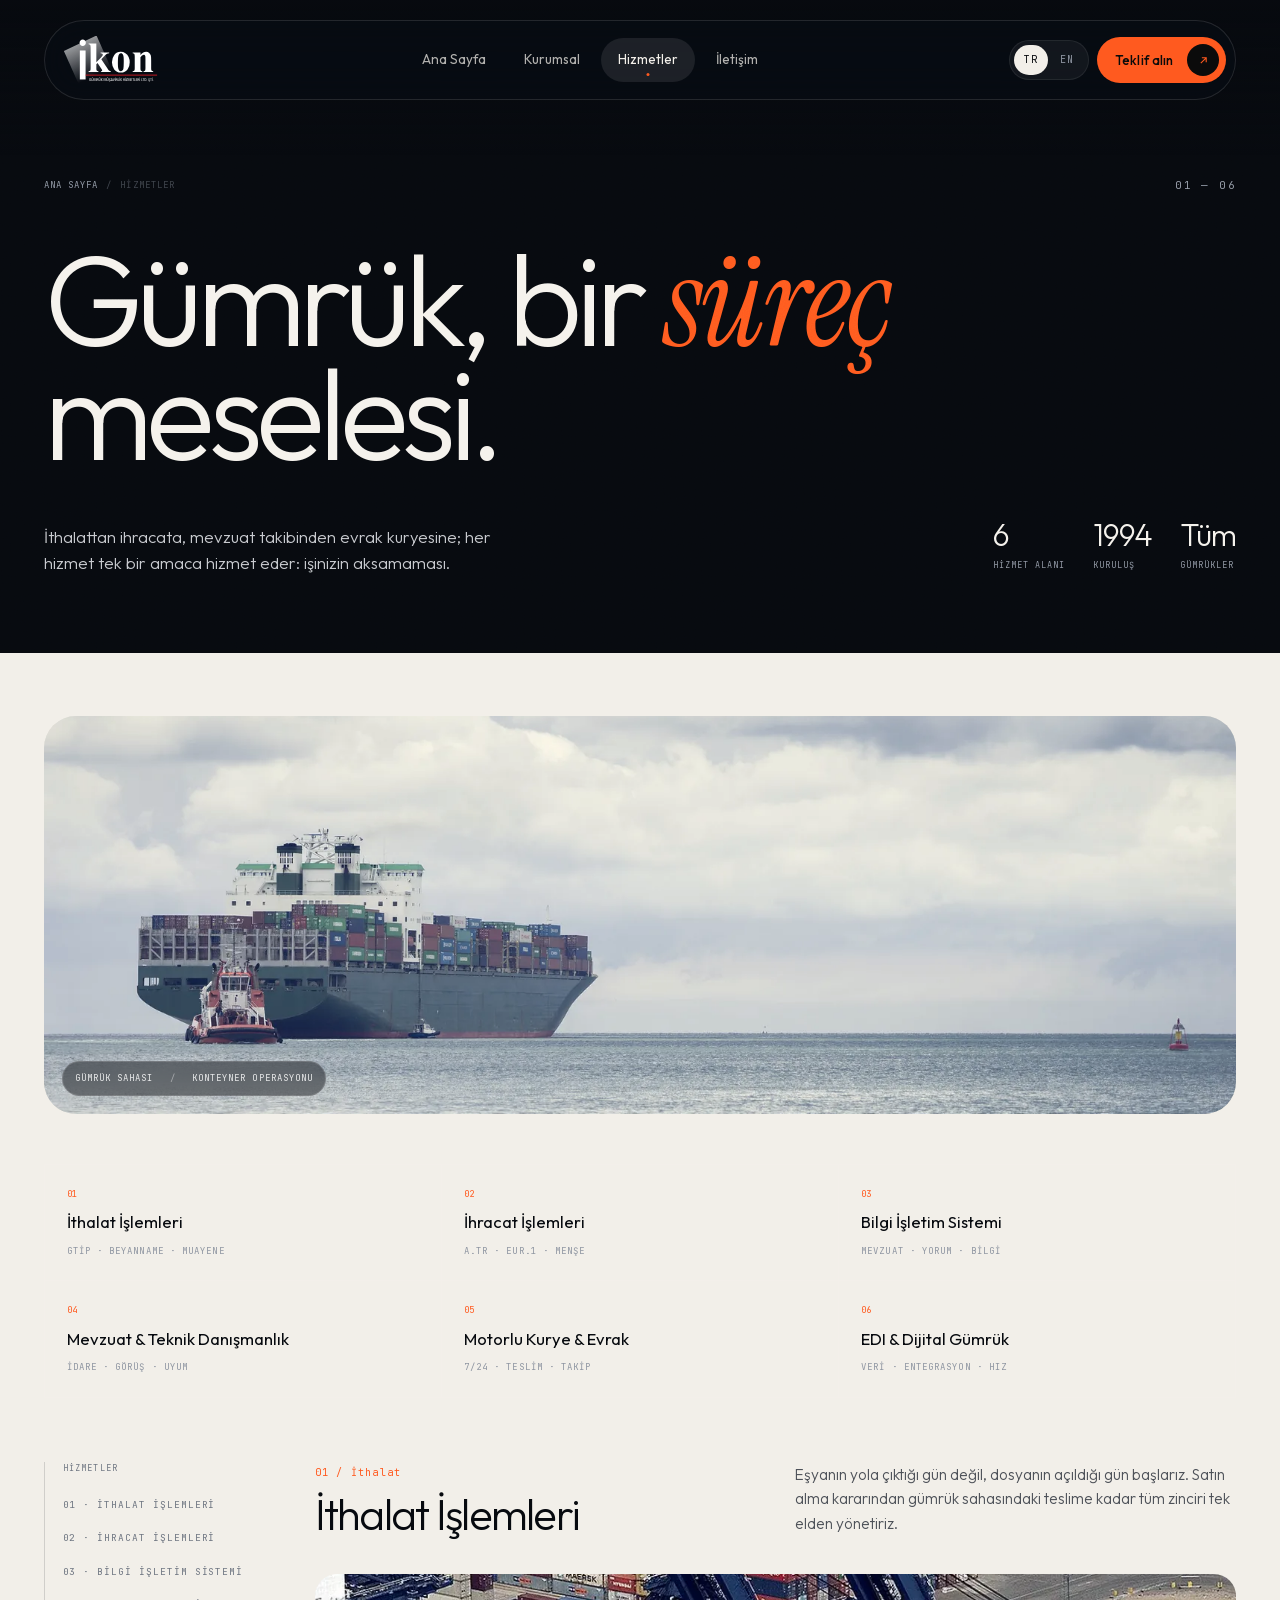
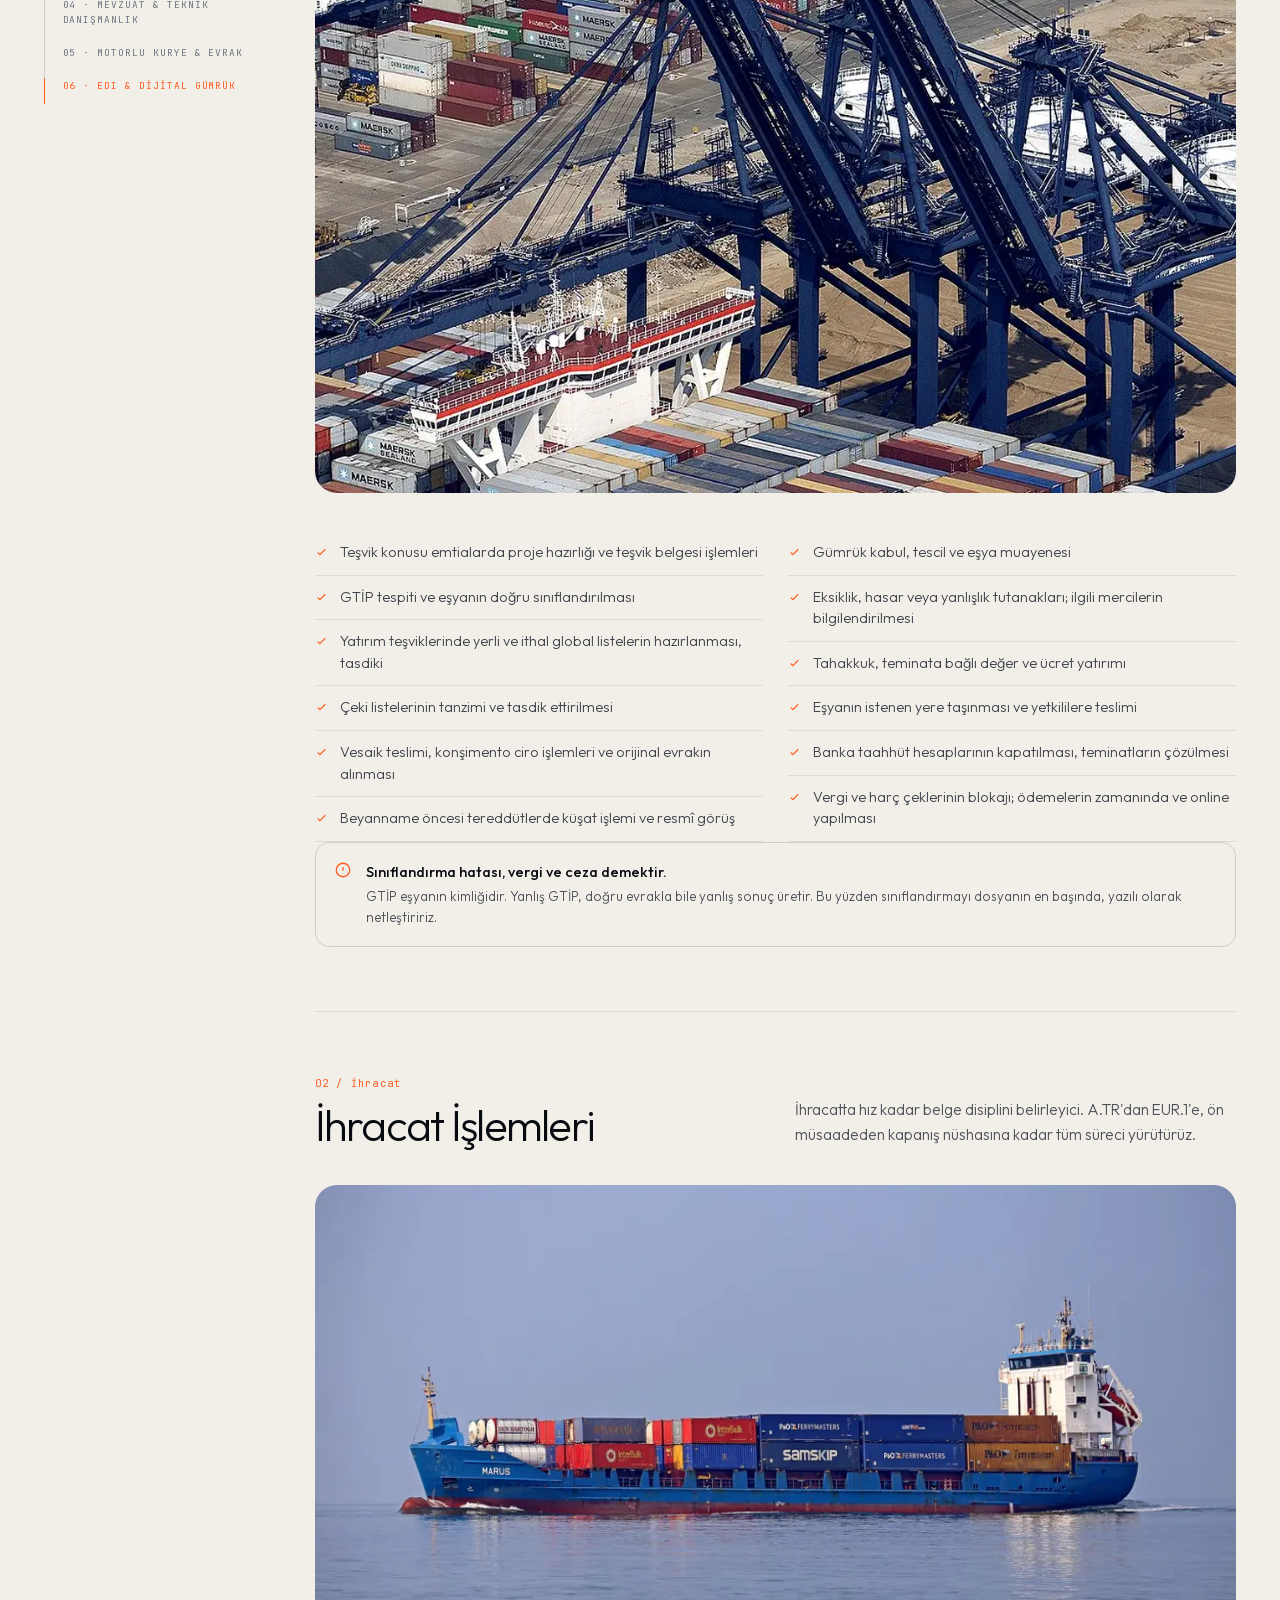
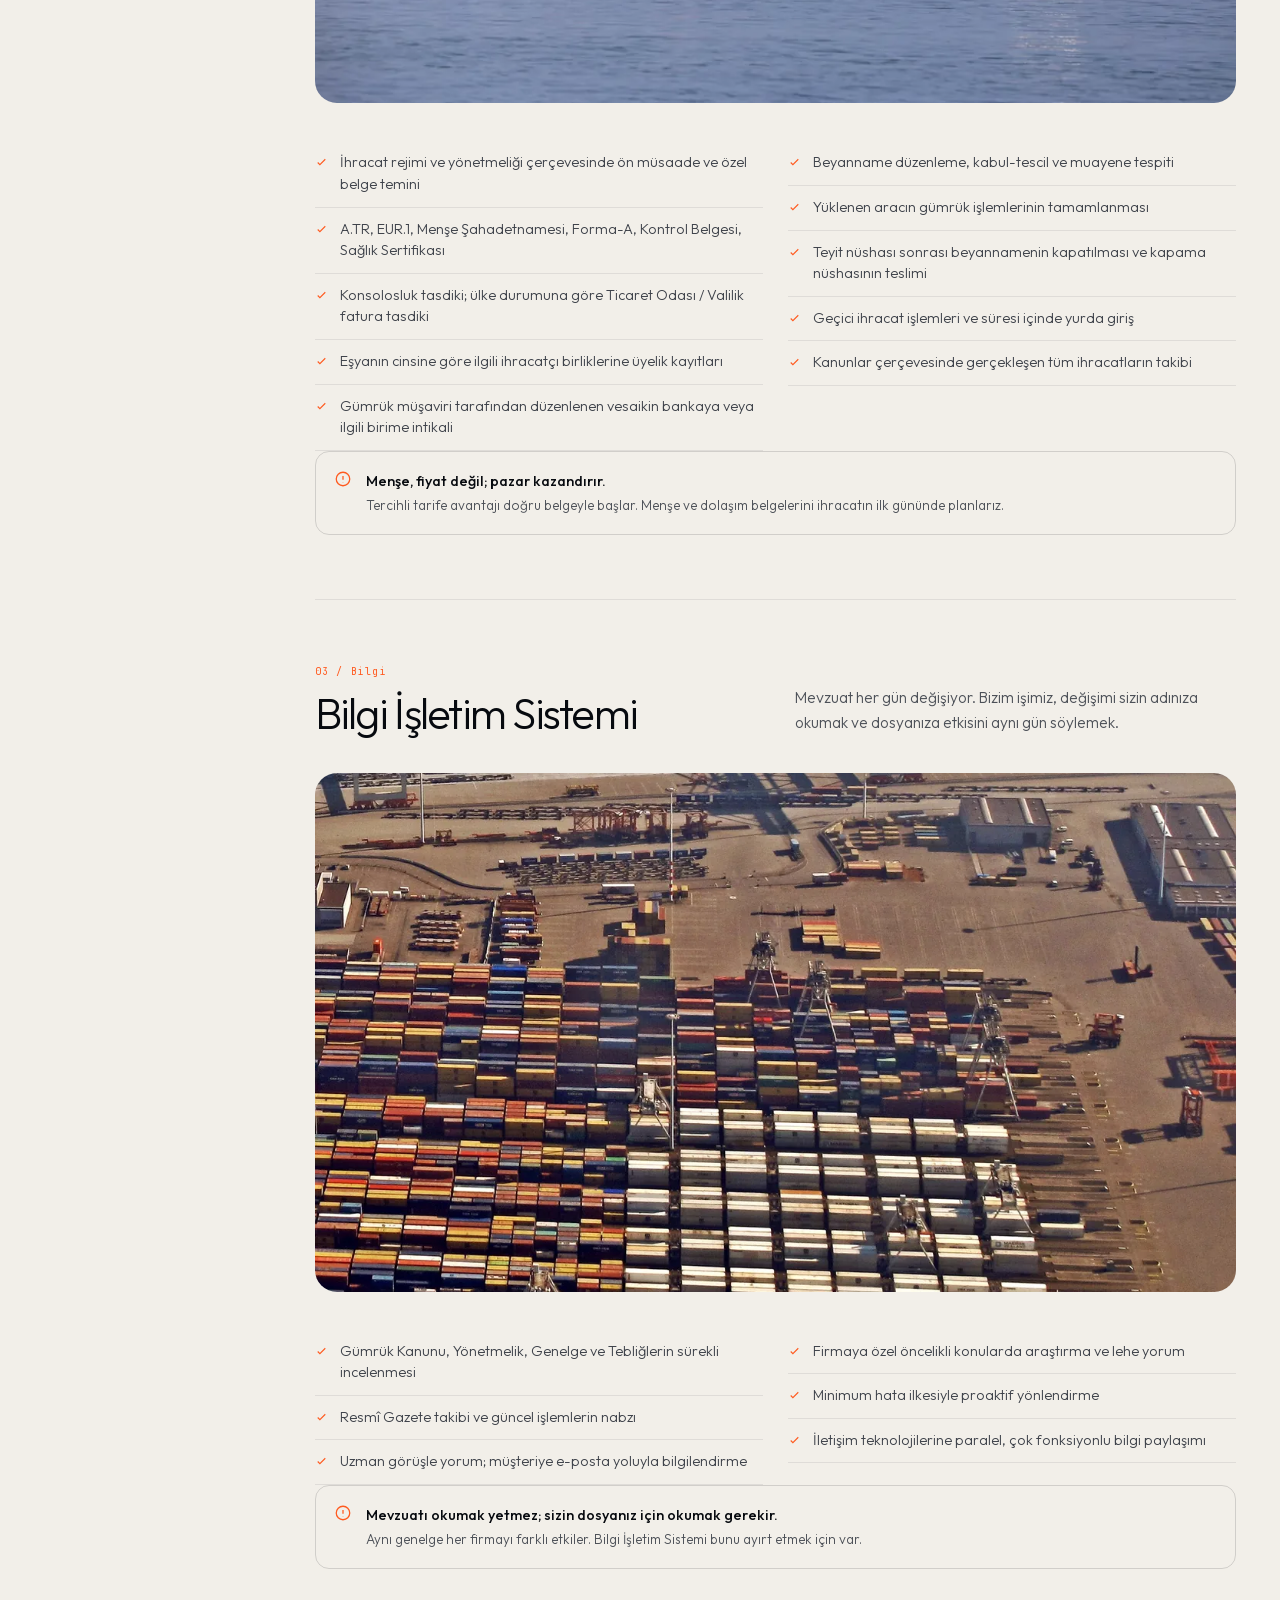
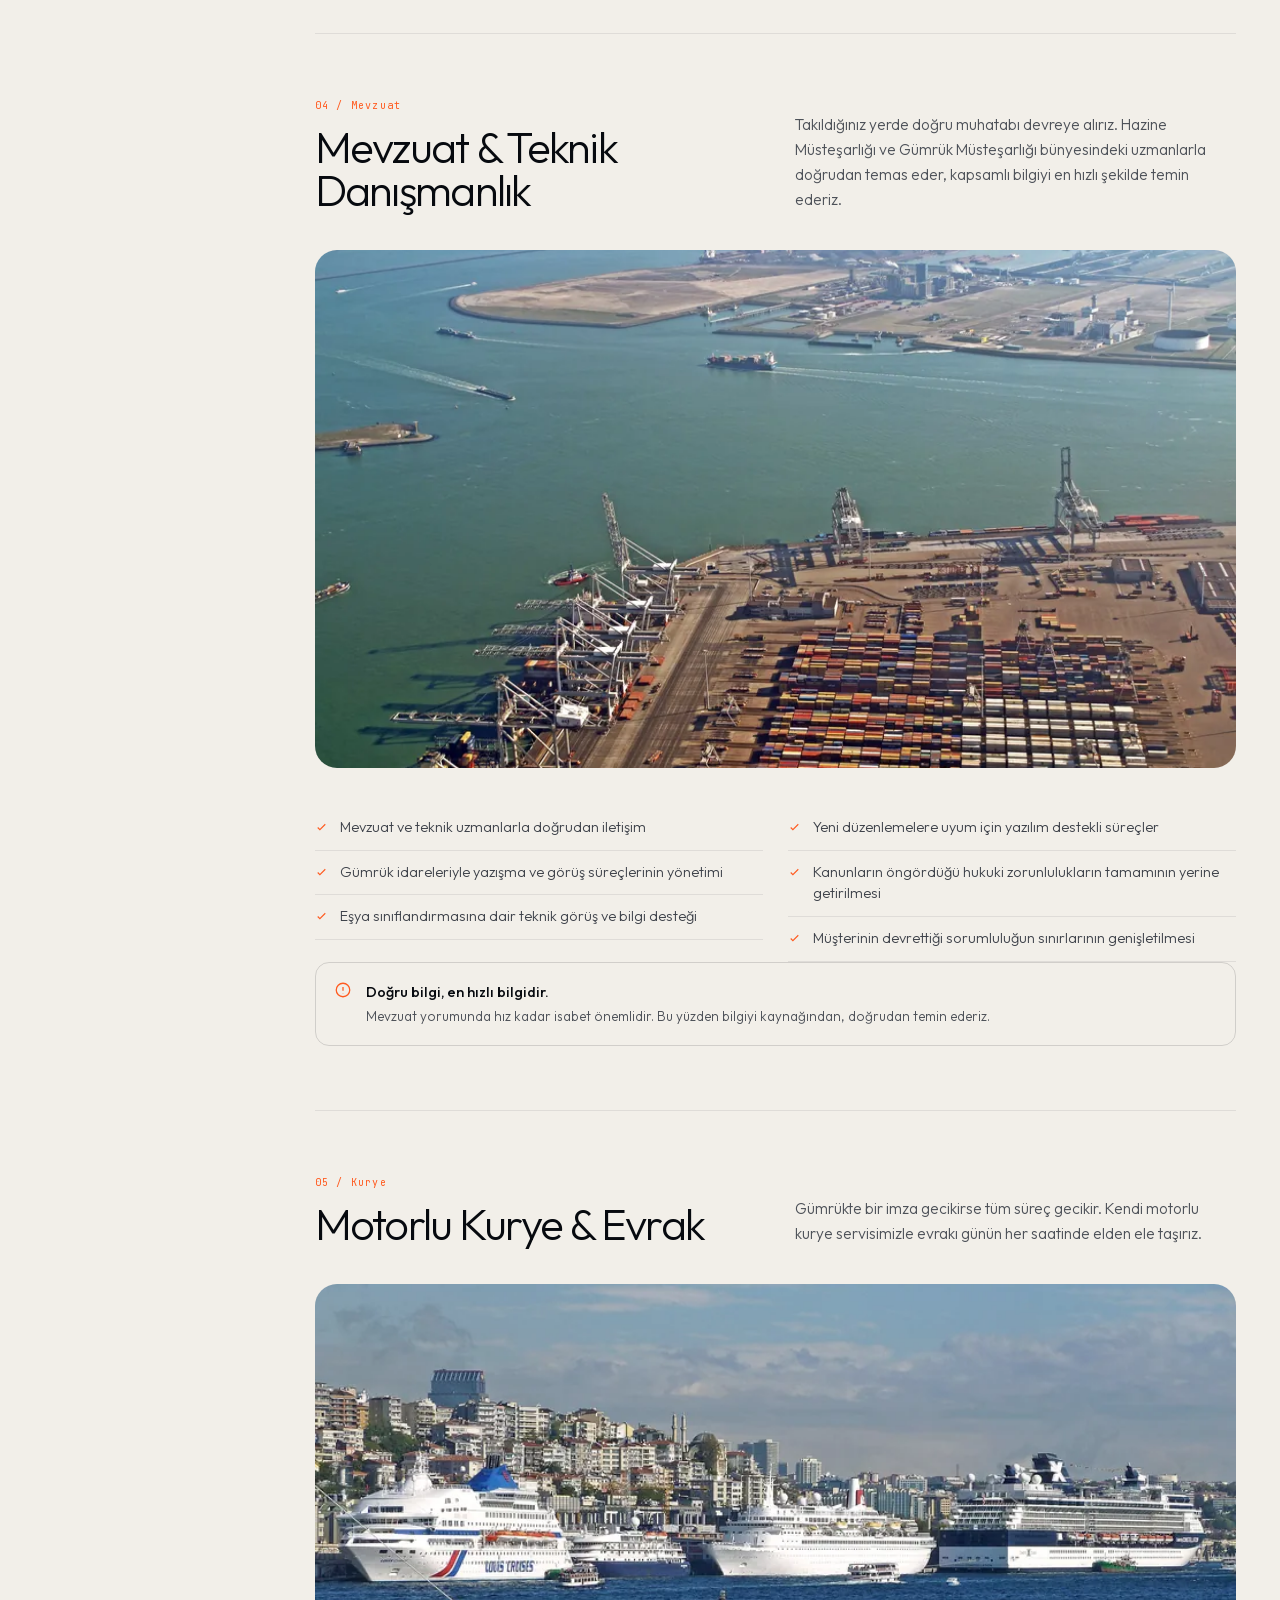
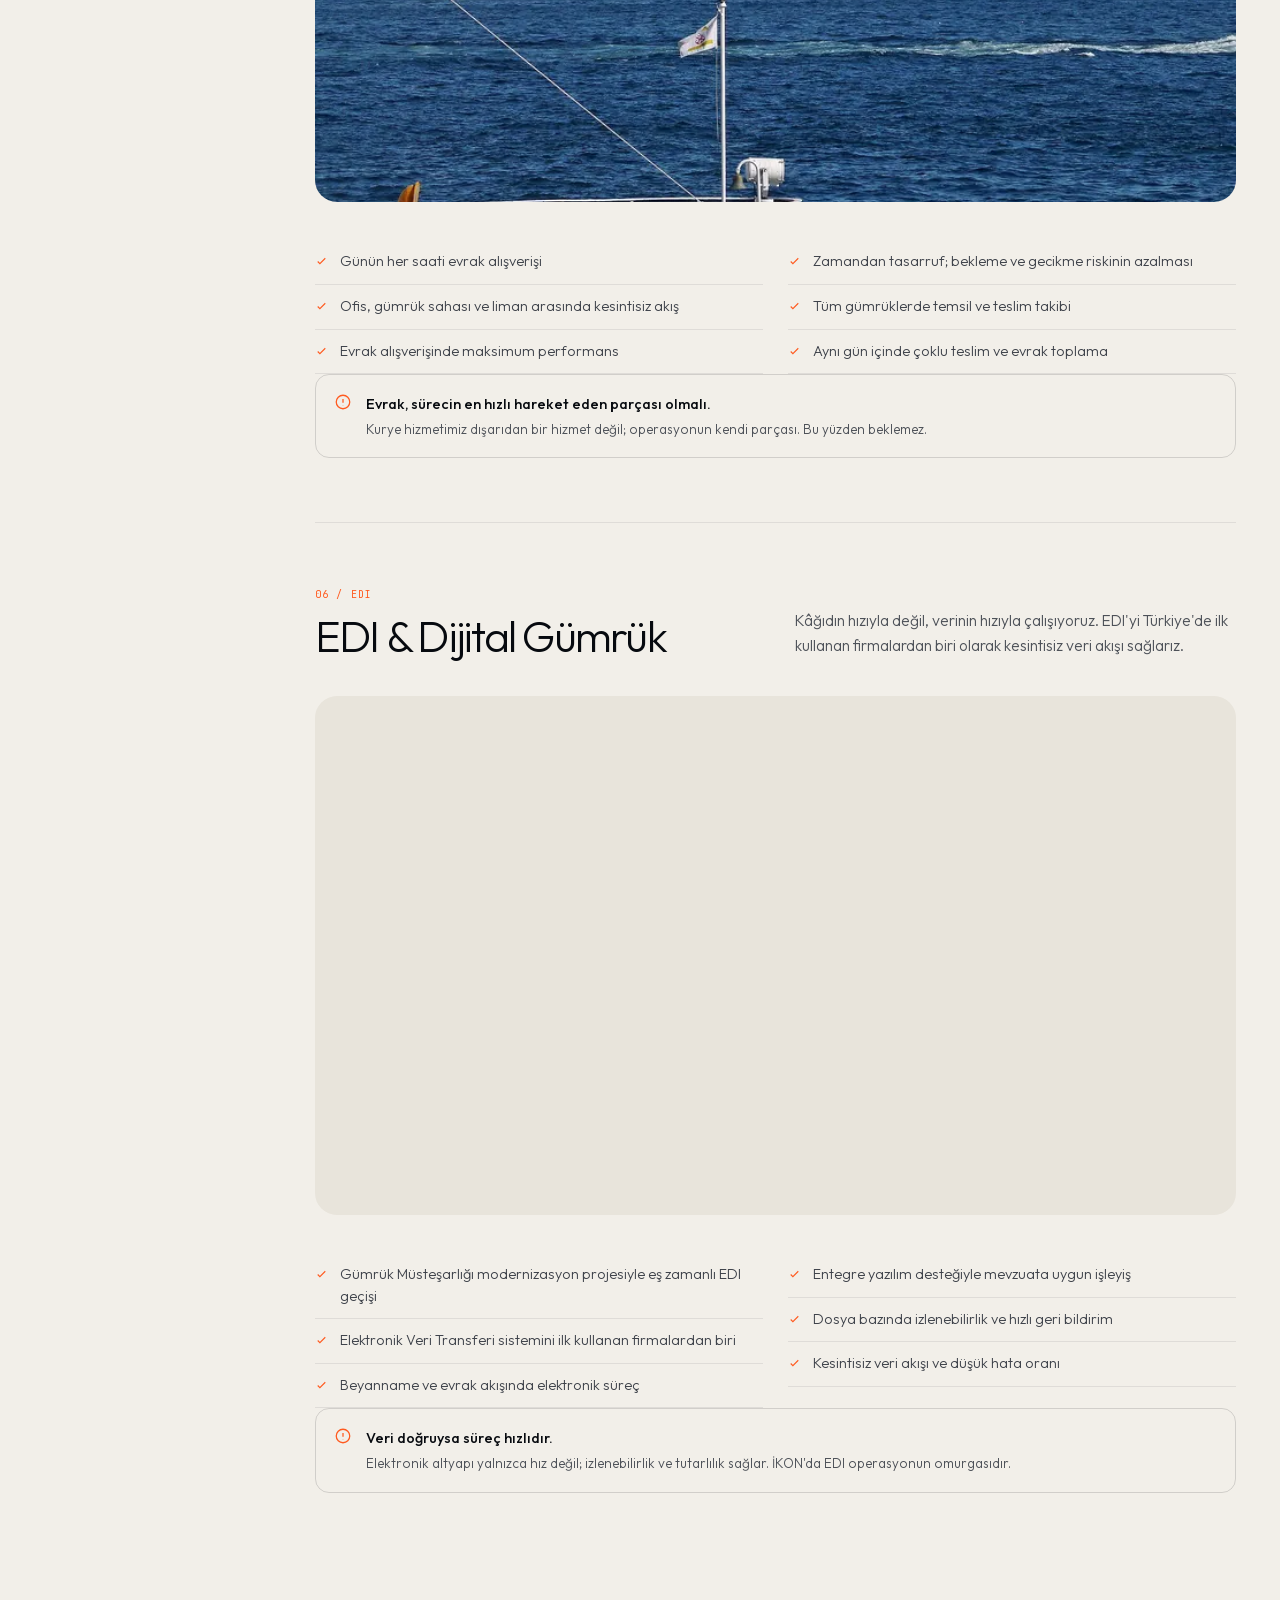
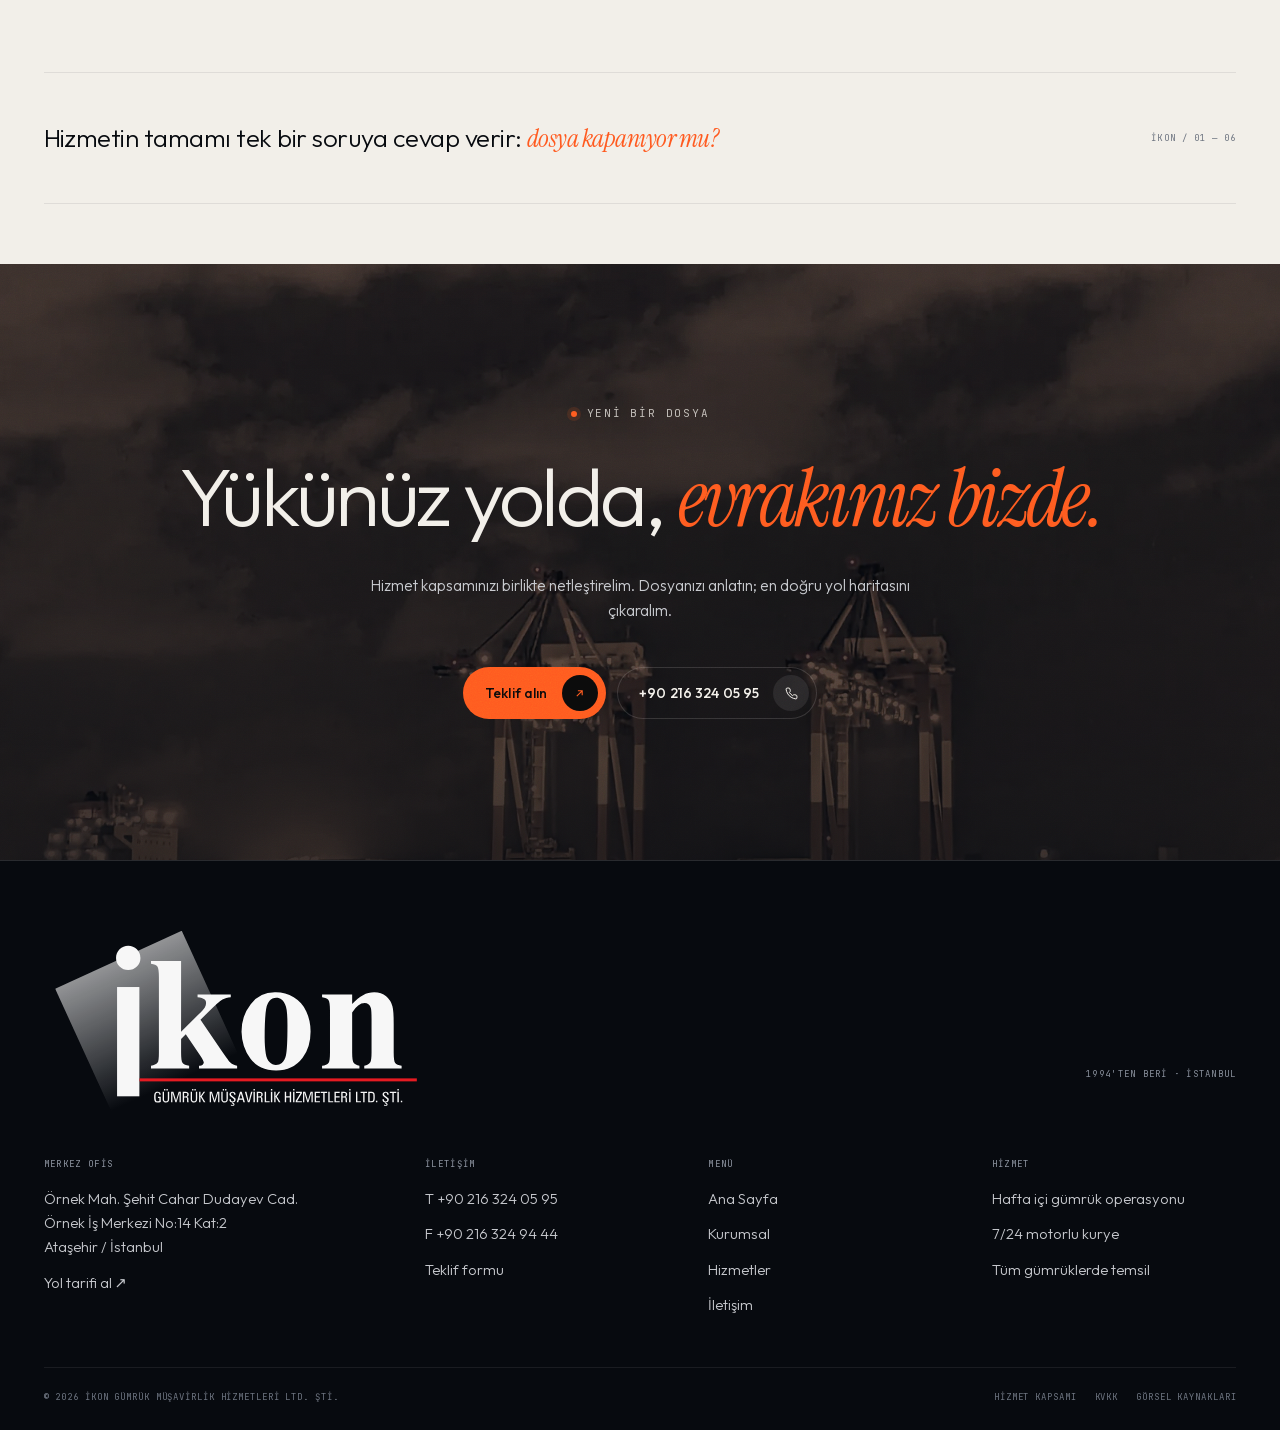
==== commit 0472ce96: "Yeni SVG logo ve .html uzantısız temiz URL yapısı" ====
--- a/hizmetler.html
+++ b/hizmetler.html
@@ -22,7 +22,7 @@
 <div class="progress" id="progress" aria-hidden="true"></div>
 <div class="preloader" id="preloader" aria-hidden="true">
   <div class="preloader__top mono"><span data-i18n="pre.top">Gümrük Müşavirliği</span><span>İstanbul · 41.00°N 29.03°E</span></div>
-  <div class="preloader__brand">ikon</div>
+  <img class="preloader__brand" src="assets/img/logo.svg" width="112" height="57" alt="">
   <div class="preloader__bottom"><span class="preloader__count num" id="preCount">000</span><span class="preloader__bar"><i id="preBar"></i></span><span class="mono" data-i18n="pre.since">1994'ten beri</span></div>
 </div>
 <a class="skip" href="#main" data-i18n="a11y.skip">İçeriğe geç</a>
@@ -31,22 +31,21 @@
 
 <header class="nav" id="nav">
   <div class="nav__inner">
-    <a class="brand" href="index.html" aria-label="İKON ana sayfa">
-      <span class="brand__mark"><span>i</span></span>
-      <span class="brand__type"><span class="brand__word">ikon</span><span class="brand__sub" data-i18n="brand.sub">Gümrük Müşavirliği</span></span>
+    <a class="brand" href="./" aria-label="İKON Gümrük Müşavirlik Hizmetleri">
+      <img class="brand__logo" src="assets/img/logo.svg" width="112" height="57" alt="">
     </a>
     <nav class="nav__menu" aria-label="Ana menü">
-      <a class="nav__link" href="index.html" data-i18n="nav.home">Ana Sayfa<span class="dot"></span></a>
-      <a class="nav__link" href="kurumsal.html" data-i18n="nav.about">Kurumsal<span class="dot"></span></a>
-      <a class="nav__link is-active" href="hizmetler.html" data-i18n="nav.services">Hizmetler<span class="dot"></span></a>
-      <a class="nav__link" href="iletisim.html" data-i18n="nav.contact">İletişim<span class="dot"></span></a>
+      <a class="nav__link" href="./" data-i18n="nav.home">Ana Sayfa<span class="dot"></span></a>
+      <a class="nav__link" href="kurumsal" data-i18n="nav.about">Kurumsal<span class="dot"></span></a>
+      <a class="nav__link is-active" href="hizmetler" data-i18n="nav.services">Hizmetler<span class="dot"></span></a>
+      <a class="nav__link" href="iletisim" data-i18n="nav.contact">İletişim<span class="dot"></span></a>
     </nav>
     <div class="nav__right">
       <div class="lang" role="group" aria-label="Dil">
         <button type="button" data-lang="tr" aria-pressed="true">TR</button>
         <button type="button" data-lang="en" aria-pressed="false">EN</button>
       </div>
-      <a class="btn nav__cta" href="iletisim.html"><span data-i18n="nav.cta">Teklif alın</span><span class="btn__ico"><svg viewBox="0 0 24 24" fill="none" stroke="currentColor" stroke-width="2"><path d="M7 17L17 7M9 7h8v8"/></svg></span></a>
+      <a class="btn nav__cta" href="iletisim"><span data-i18n="nav.cta">Teklif alın</span><span class="btn__ico"><svg viewBox="0 0 24 24" fill="none" stroke="currentColor" stroke-width="2"><path d="M7 17L17 7M9 7h8v8"/></svg></span></a>
       <button class="nav__burger" id="burger" aria-label="Menü" aria-expanded="false" aria-controls="menu"><i></i><i></i></button>
     </div>
   </div>
@@ -54,10 +53,10 @@
 
 <div class="menu" id="menu" aria-hidden="true">
   <nav class="menu__links" aria-label="Mobil menü">
-    <a class="menu__link" href="index.html" style="transition-delay:.06s"><em>01</em><span data-i18n="nav.home">Ana Sayfa</span></a>
-    <a class="menu__link" href="kurumsal.html" style="transition-delay:.12s"><em>02</em><span data-i18n="nav.about">Kurumsal</span></a>
-    <a class="menu__link" href="hizmetler.html" style="transition-delay:.18s"><em>03</em><span data-i18n="nav.services">Hizmetler</span></a>
-    <a class="menu__link" href="iletisim.html" style="transition-delay:.24s"><em>04</em><span data-i18n="nav.contact">İletişim</span></a>
+    <a class="menu__link" href="./" style="transition-delay:.06s"><em>01</em><span data-i18n="nav.home">Ana Sayfa</span></a>
+    <a class="menu__link" href="kurumsal" style="transition-delay:.12s"><em>02</em><span data-i18n="nav.about">Kurumsal</span></a>
+    <a class="menu__link" href="hizmetler" style="transition-delay:.18s"><em>03</em><span data-i18n="nav.services">Hizmetler</span></a>
+    <a class="menu__link" href="iletisim" style="transition-delay:.24s"><em>04</em><span data-i18n="nav.contact">İletişim</span></a>
   </nav>
   <div class="menu__foot">
     <span>+90 216 324 05 95</span>
@@ -71,7 +70,7 @@
   <section class="page-hero grain">
     <div class="shell">
       <div class="page-hero__meta">
-        <div class="crumbs"><a href="index.html" data-i18n="nav.home">Ana Sayfa</a><span>/</span><span data-i18n="nav.services">Hizmetler</span></div>
+        <div class="crumbs"><a href="./" data-i18n="nav.home">Ana Sayfa</a><span>/</span><span data-i18n="nav.services">Hizmetler</span></div>
         <span class="mono" style="color:var(--muted)" data-i18n="svp.count">01 — 06</span>
       </div>
       <h1 data-i18n="svp.title">Gümrük, bir <em>süreç</em> meselesi.</h1>
@@ -317,7 +316,7 @@
       <h2 class="cta__title" data-reveal><span data-i18n="cta.title1">Yükünüz yolda,</span> <em data-i18n="cta.title2">evrakınız bizde.</em></h2>
       <p class="cta__sub" data-i18n="svp.cta.sub">Hizmet kapsamınızı birlikte netleştirelim. Dosyanızı anlatın; en doğru yol haritasını çıkaralım.</p>
       <div class="cta__actions">
-        <a class="btn" href="iletisim.html" data-magnetic><span data-i18n="cta.b1">Teklif alın</span><span class="btn__ico"><svg viewBox="0 0 24 24" fill="none" stroke="currentColor" stroke-width="2"><path d="M7 17L17 7M9 7h8v8"/></svg></span></a>
+        <a class="btn" href="iletisim" data-magnetic><span data-i18n="cta.b1">Teklif alın</span><span class="btn__ico"><svg viewBox="0 0 24 24" fill="none" stroke="currentColor" stroke-width="2"><path d="M7 17L17 7M9 7h8v8"/></svg></span></a>
         <a class="btn btn--ghost" href="tel:+902163240595" data-magnetic><span>+90 216 324 05 95</span><span class="btn__ico"><svg viewBox="0 0 24 24" fill="none" stroke="currentColor" stroke-width="1.8"><path d="M22 16.9v3a2 2 0 0 1-2.2 2 19.8 19.8 0 0 1-8.6-3.1 19.5 19.5 0 0 1-6-6A19.8 19.8 0 0 1 2.1 4.2 2 2 0 0 1 4.1 2h3a2 2 0 0 1 2 1.7c.1.9.4 1.8.7 2.7a2 2 0 0 1-.5 2.1L8.1 9.9a16 16 0 0 0 6 6l1.4-1.2a2 2 0 0 1 2.1-.5c.9.3 1.8.6 2.7.7a2 2 0 0 1 1.7 2z"/></svg></span></a>
       </div>
     </div>
@@ -326,7 +325,7 @@
 
 <footer class="footer">
   <div class="shell">
-    <div class="footer__word">ikon<em class="footer__word-meta">Gümrük Müşavirliği<br>1994'ten beri · İstanbul</em></div>
+    <div class="footer__word"><img src="assets/img/logo.svg" width="112" height="57" alt="İKON"><em class="footer__word-meta" data-i18n="ft.since">1994'ten beri · İstanbul</em></div>
     <div class="footer__grid">
       <div class="footer__col">
         <h4 data-i18n="ft.office">Merkez ofis</h4>
@@ -337,14 +336,14 @@
         <h4 data-i18n="ft.contact">İletişim</h4>
         <a href="tel:+902163240595">T +90 216 324 05 95</a>
         <a href="tel:+902163249444">F +90 216 324 94 44</a>
-        <a href="iletisim.html" data-i18n="ft.form">Teklif formu</a>
+        <a href="iletisim" data-i18n="ft.form">Teklif formu</a>
       </div>
       <div class="footer__col">
         <h4 data-i18n="ft.menu">Menü</h4>
-        <a href="index.html" data-i18n="nav.home">Ana Sayfa</a>
-        <a href="kurumsal.html" data-i18n="nav.about">Kurumsal</a>
-        <a href="hizmetler.html" data-i18n="nav.services">Hizmetler</a>
-        <a href="iletisim.html" data-i18n="nav.contact">İletişim</a>
+        <a href="./" data-i18n="nav.home">Ana Sayfa</a>
+        <a href="kurumsal" data-i18n="nav.about">Kurumsal</a>
+        <a href="hizmetler" data-i18n="nav.services">Hizmetler</a>
+        <a href="iletisim" data-i18n="nav.contact">İletişim</a>
       </div>
       <div class="footer__col">
         <h4 data-i18n="ft.hours">Hizmet</h4>
@@ -355,7 +354,7 @@
     </div>
     <div class="footer__bottom">
       <span>© <span id="year">2026</span> İKON Gümrük Müşavirlik Hizmetleri Ltd. Şti.</span>
-      <span style="display:flex;gap:18px;flex-wrap:wrap"><a href="hizmetler.html" data-i18n="ft.legal1">Hizmet kapsamı</a><a href="iletisim.html#kvkk" data-i18n="ft.legal2">KVKK</a><a href="ATTRIBUTIONS.md" data-i18n="ft.credits">Görsel kaynakları</a></span>
+      <span style="display:flex;gap:18px;flex-wrap:wrap"><a href="hizmetler" data-i18n="ft.legal1">Hizmet kapsamı</a><a href="iletisim#kvkk" data-i18n="ft.legal2">KVKK</a><a href="ATTRIBUTIONS.md" data-i18n="ft.credits">Görsel kaynakları</a></span>
     </div>
   </div>
 </footer>
--- a/assets/css/style.css
+++ b/assets/css/style.css
@@ -823,3 +823,22 @@
   .hero__aside{min-height:auto}
   .hero__badge b{font-size:1.9rem}
 }
+
+/* ============================================================
+   SVG LOGO (2026 logo update)
+   ============================================================ */
+.brand{padding:4px 10px 4px 6px;border-radius:16px}
+.brand__logo{height:clamp(38px,4vw,56px);width:auto;display:block}
+.preloader__brand{width:clamp(250px,34vw,520px);height:auto;display:block;animation:preLogo 1.1s var(--ease) both}
+@keyframes preLogo{from{opacity:0;transform:translateY(16px)}to{opacity:1;transform:none}}
+.footer__word{display:flex;align-items:flex-end;justify-content:space-between;gap:24px;font-size:0;line-height:0}
+.footer__word img{width:clamp(240px,30vw,460px);height:auto;display:block}
+@media(max-width:820px){
+  .brand{padding:3px 8px 3px 4px}
+  .brand__logo{height:42px}
+  .footer__word img{width:min(78vw,380px)}
+  .preloader__brand{width:min(66vw,260px)}
+}
+@media(max-width:560px){
+  .footer__word img{width:76vw}
+}
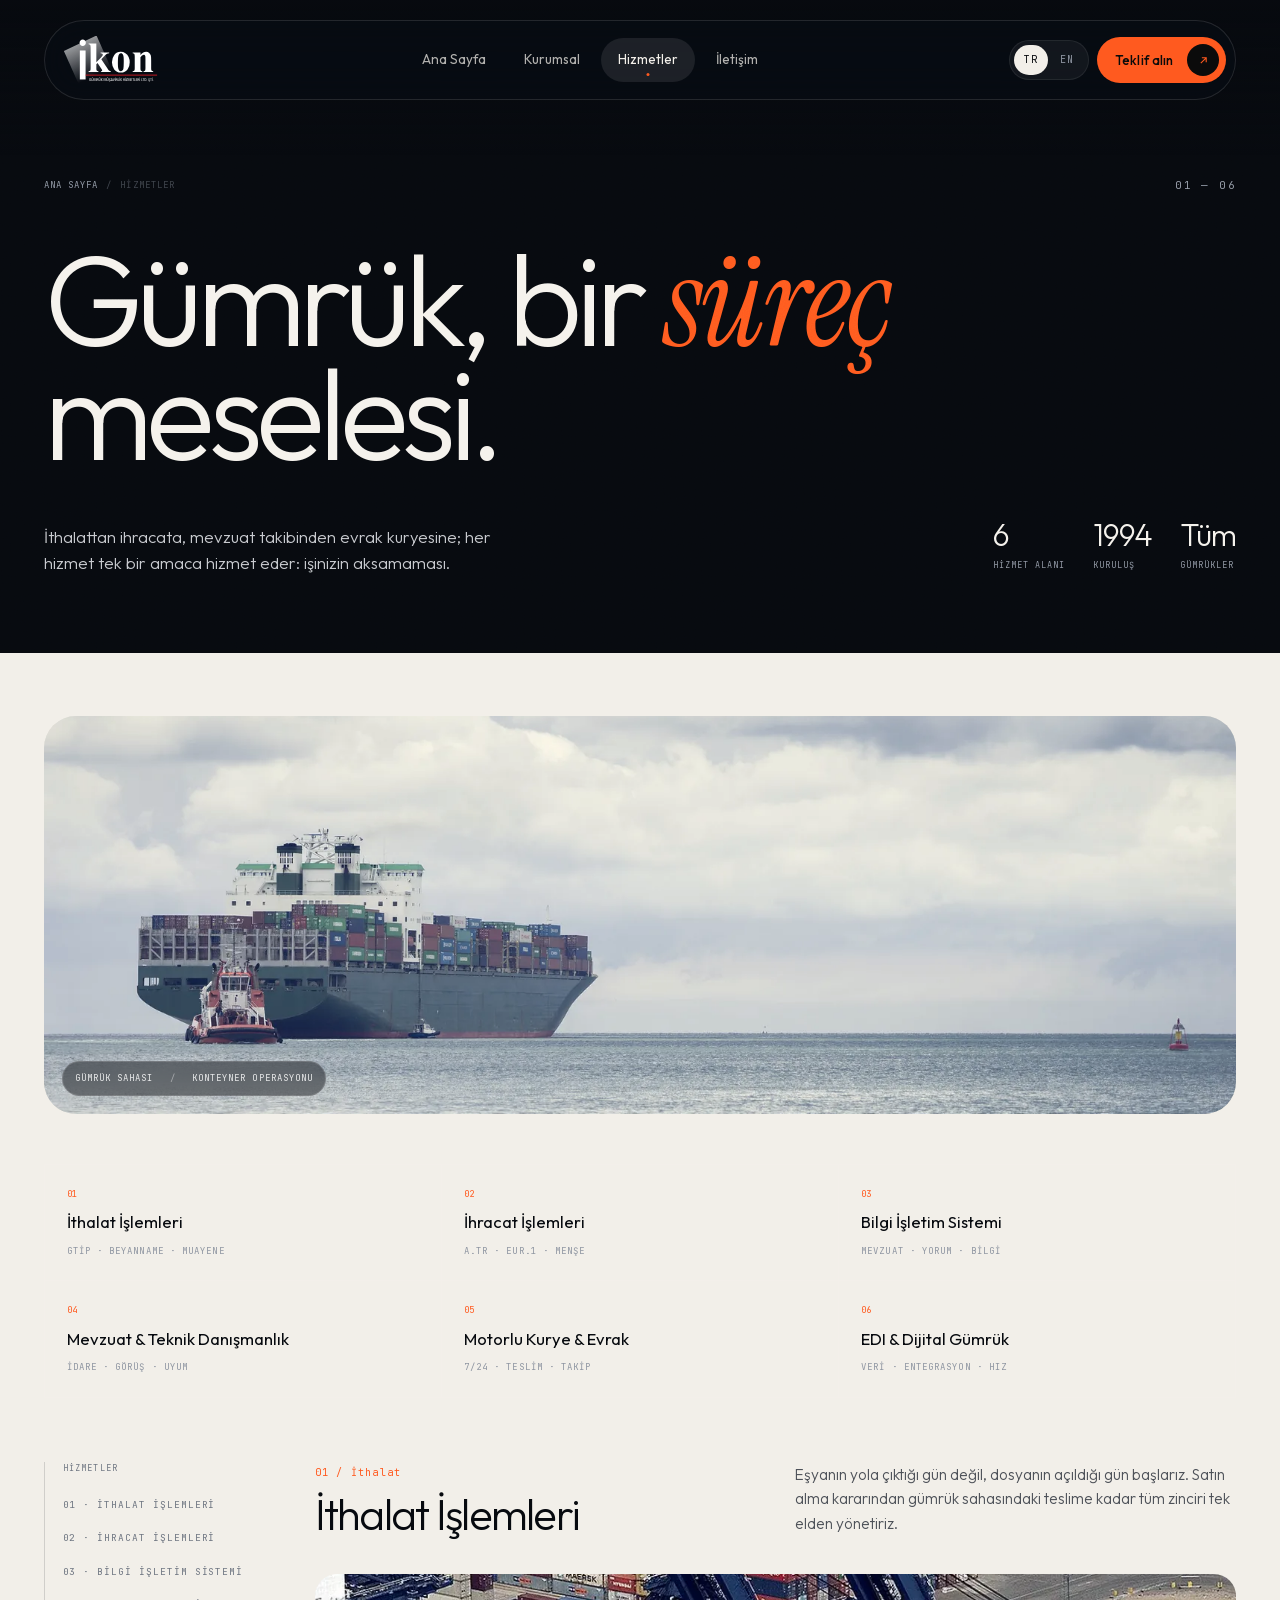
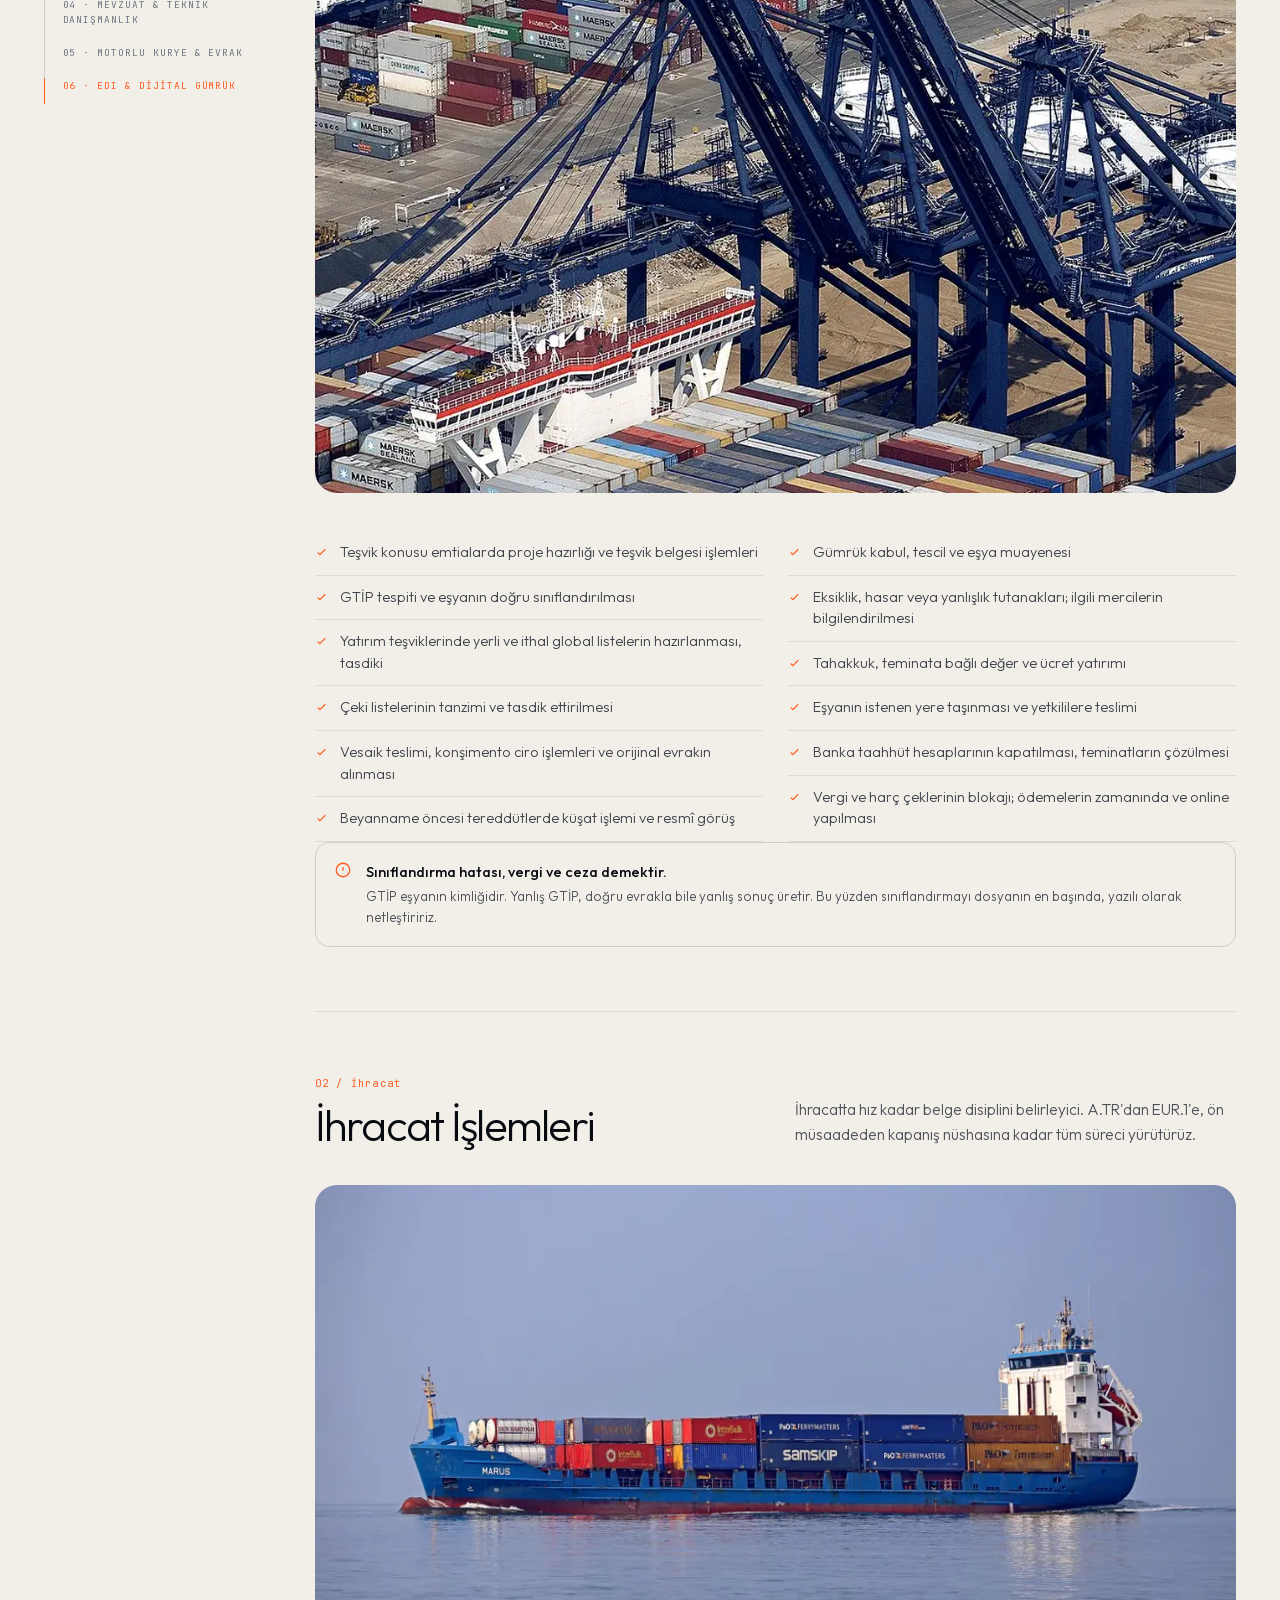
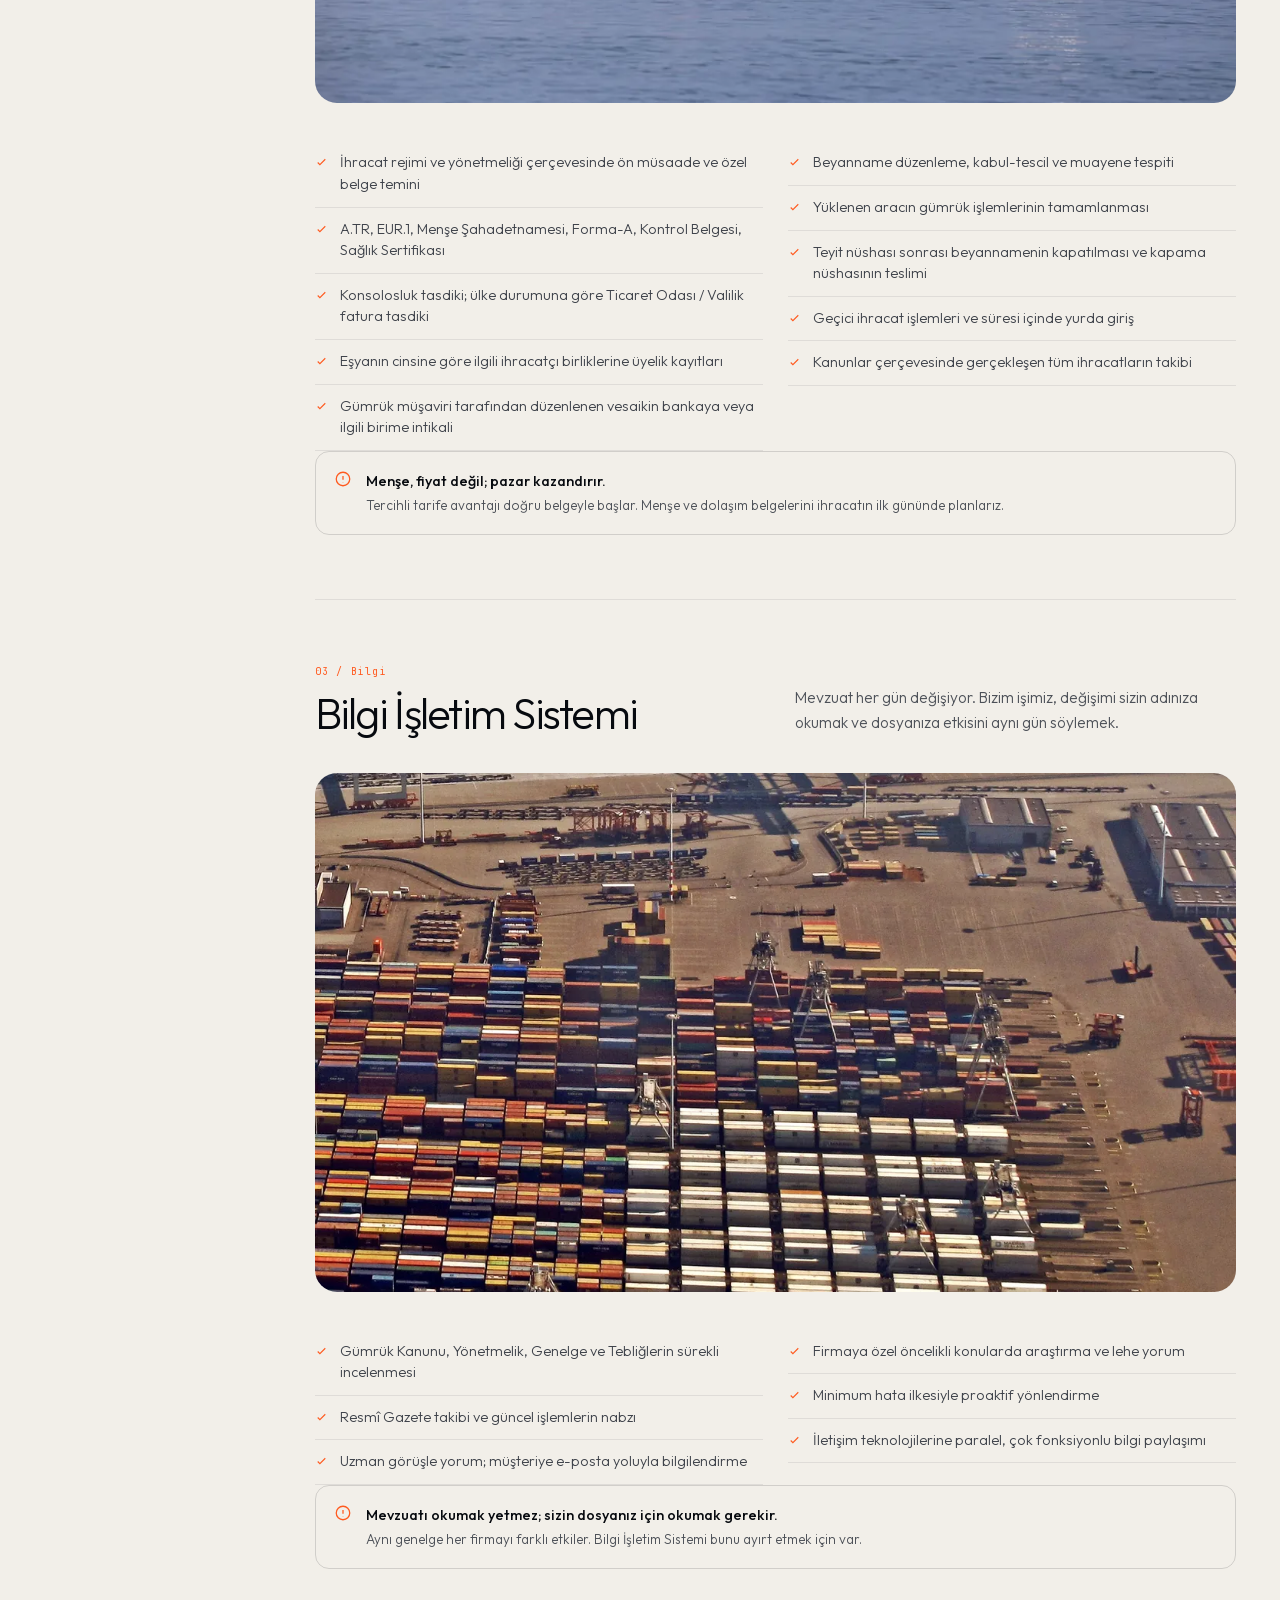
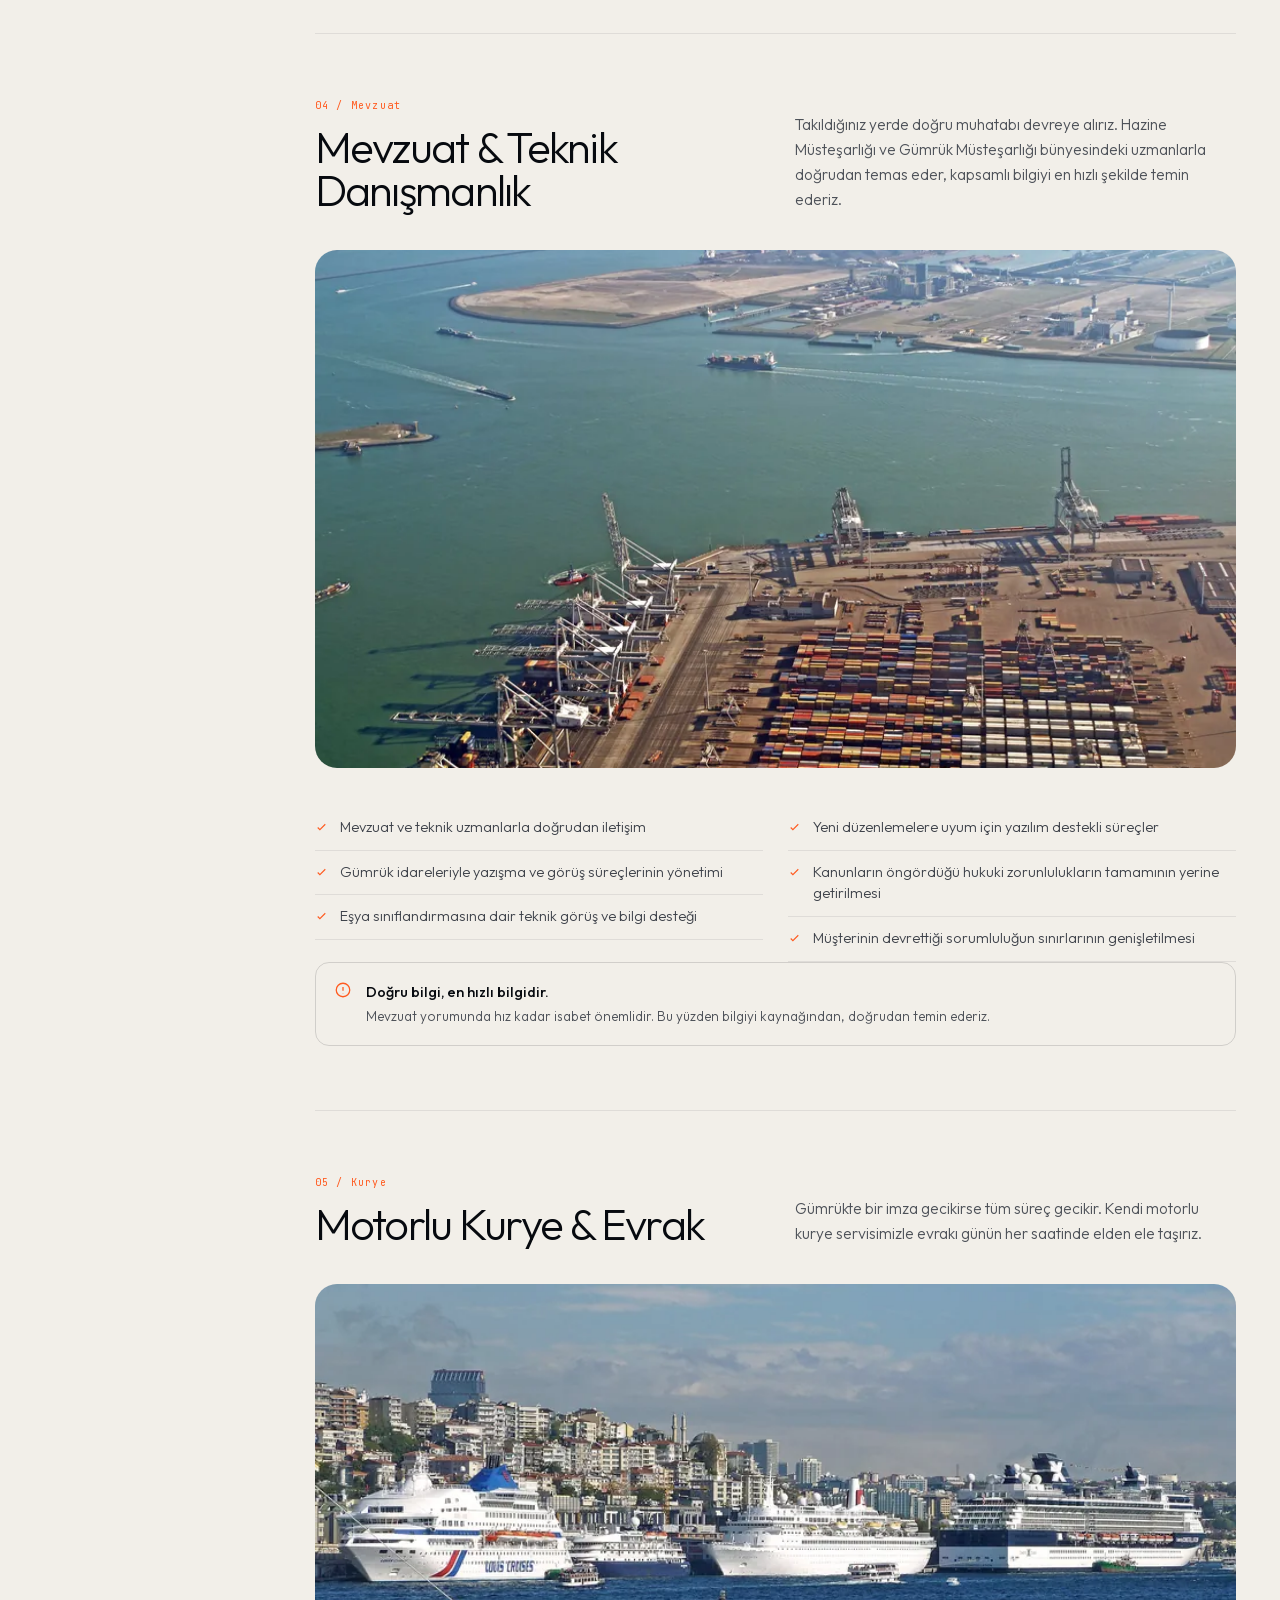
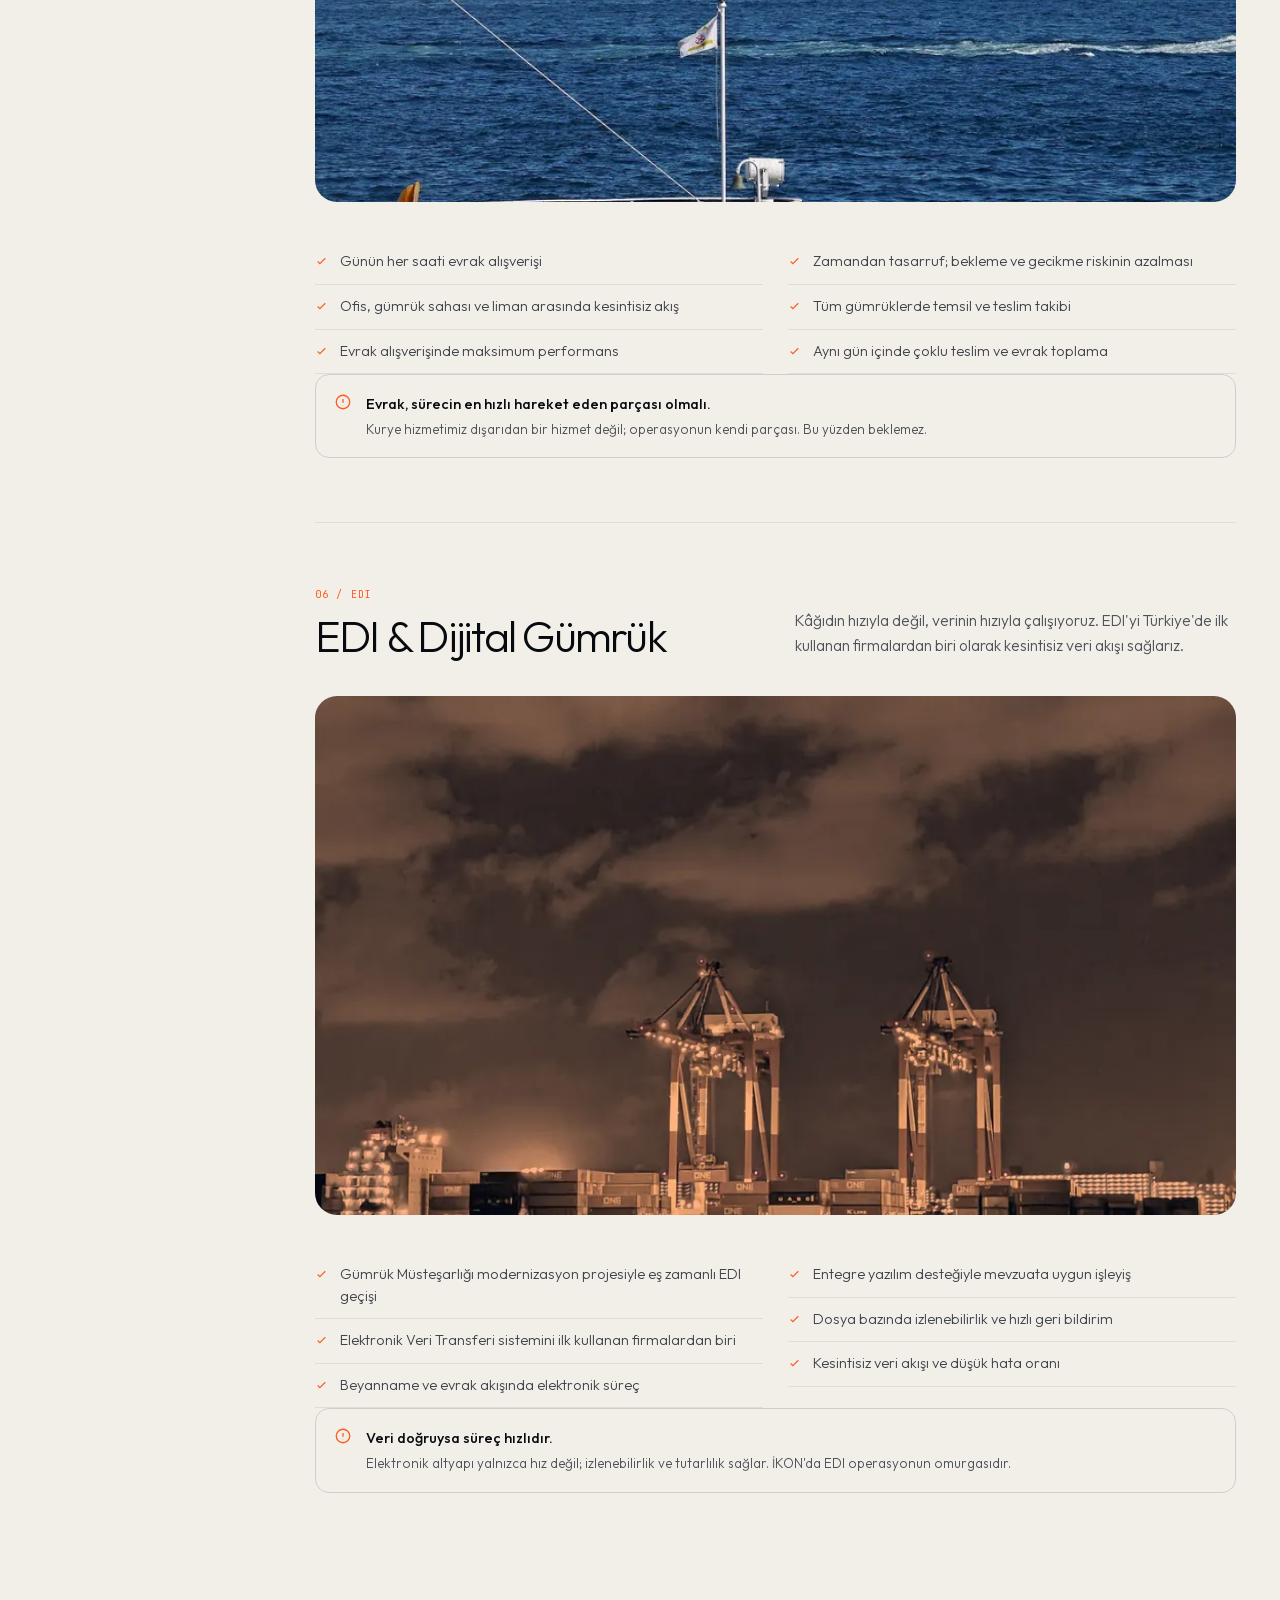
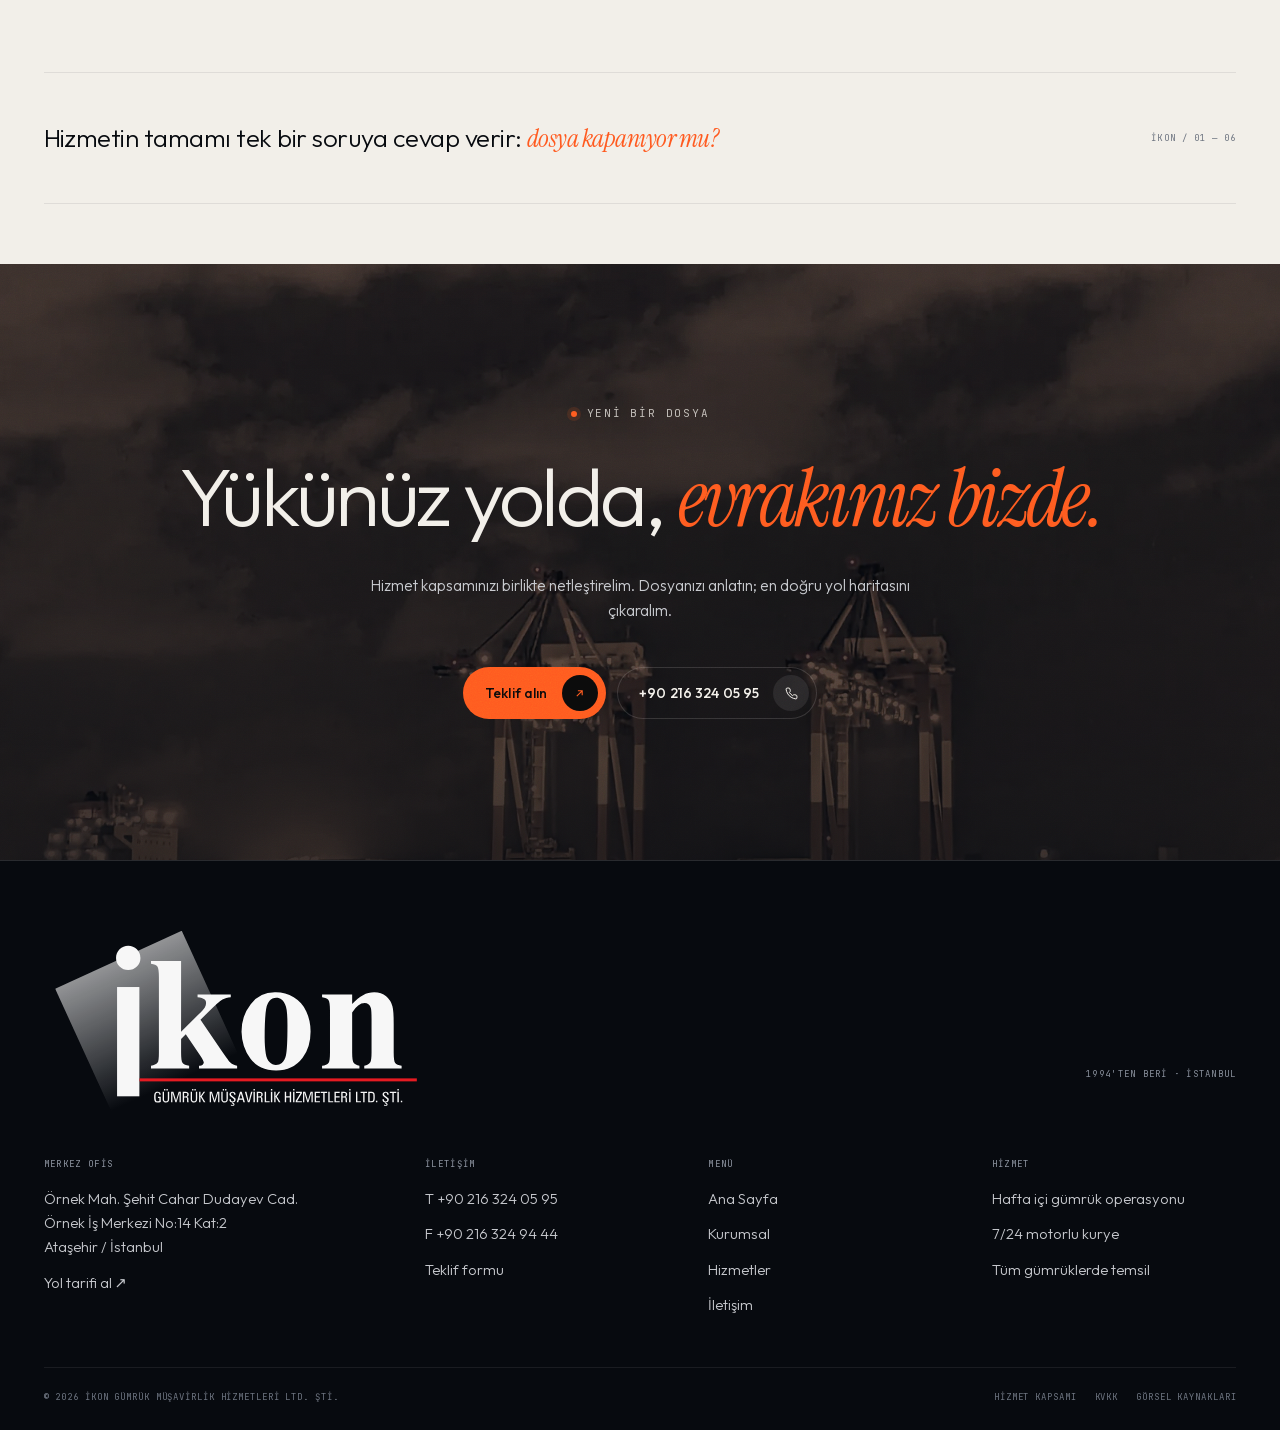
==== commit d2329fc1: "Statik varlıklara cache-bust sürümü; favicon ve OG yolları güncellendi" ====
--- a/hizmetler.html
+++ b/hizmetler.html
@@ -6,17 +6,17 @@
 <title data-i18n="meta.svc.title">Hizmetler — İthalat, İhracat, Mevzuat | İKON Gümrük Müşavirliği</title>
 <meta name="description" data-i18n-content="meta.svc.desc" content="İthalat ve ihracat işlemleri, bilgi işletim sistemi, mevzuat danışmanlığı, motorlu kurye ve EDI. İKON Gümrük Müşavirliği hizmetleri.">
 <meta name="theme-color" content="#070A0F">
-<link rel="icon" href="assets/img/favicon.svg" type="image/svg+xml">
+<link rel="icon" href="assets/img/favicon-2026.svg" type="image/svg+xml">
 <link rel="preload" href="assets/fonts/Outfit-200_600-latin.woff2" as="font" type="font/woff2" crossorigin>
 <link rel="preload" href="assets/fonts/Outfit-200_600-latin-ext.woff2" as="font" type="font/woff2" crossorigin>
 <link rel="preload" href="assets/fonts/InstrumentSerif-Italic-latin.woff2" as="font" type="font/woff2" crossorigin>
-<link rel="stylesheet" href="assets/css/style.css">
+<link rel="stylesheet" href="assets/css/style.css?v=20261121">
 <noscript><style>.preloader{display:none!important}[data-reveal]{opacity:1!important;transform:none!important}.mask-line>span{transform:none!important}.cursor,.cursor-dot{display:none!important}.faq__a{grid-template-rows:1fr!important}.form__success{display:none!important}</style></noscript>
 
 <meta property="og:type" content="website">
 <meta property="og:title" content="Hizmetler — İthalat, İhracat, Mevzuat | İKON Gümrük Müşavirliği">
 <meta property="og:description" content="İthalat ve ihracat işlemleri, bilgi işletim sistemi, mevzuat danışmanlığı, motorlu kurye ve EDI. İKON Gümrük Müşavirliği hizmetleri.">
-<meta property="og:image" content="assets/img/og.jpg">
+<meta property="og:image" content="assets/img/og-2026.jpg">
 </head>
 <body>
 <div class="progress" id="progress" aria-hidden="true"></div>
@@ -359,7 +359,7 @@
   </div>
 </footer>
 
-<script src="assets/js/i18n.js"></script>
-<script src="assets/js/main.js"></script>
+<script src="assets/js/i18n.js?v=20261121"></script>
+<script src="assets/js/main.js?v=20261121"></script>
 </body>
 </html>
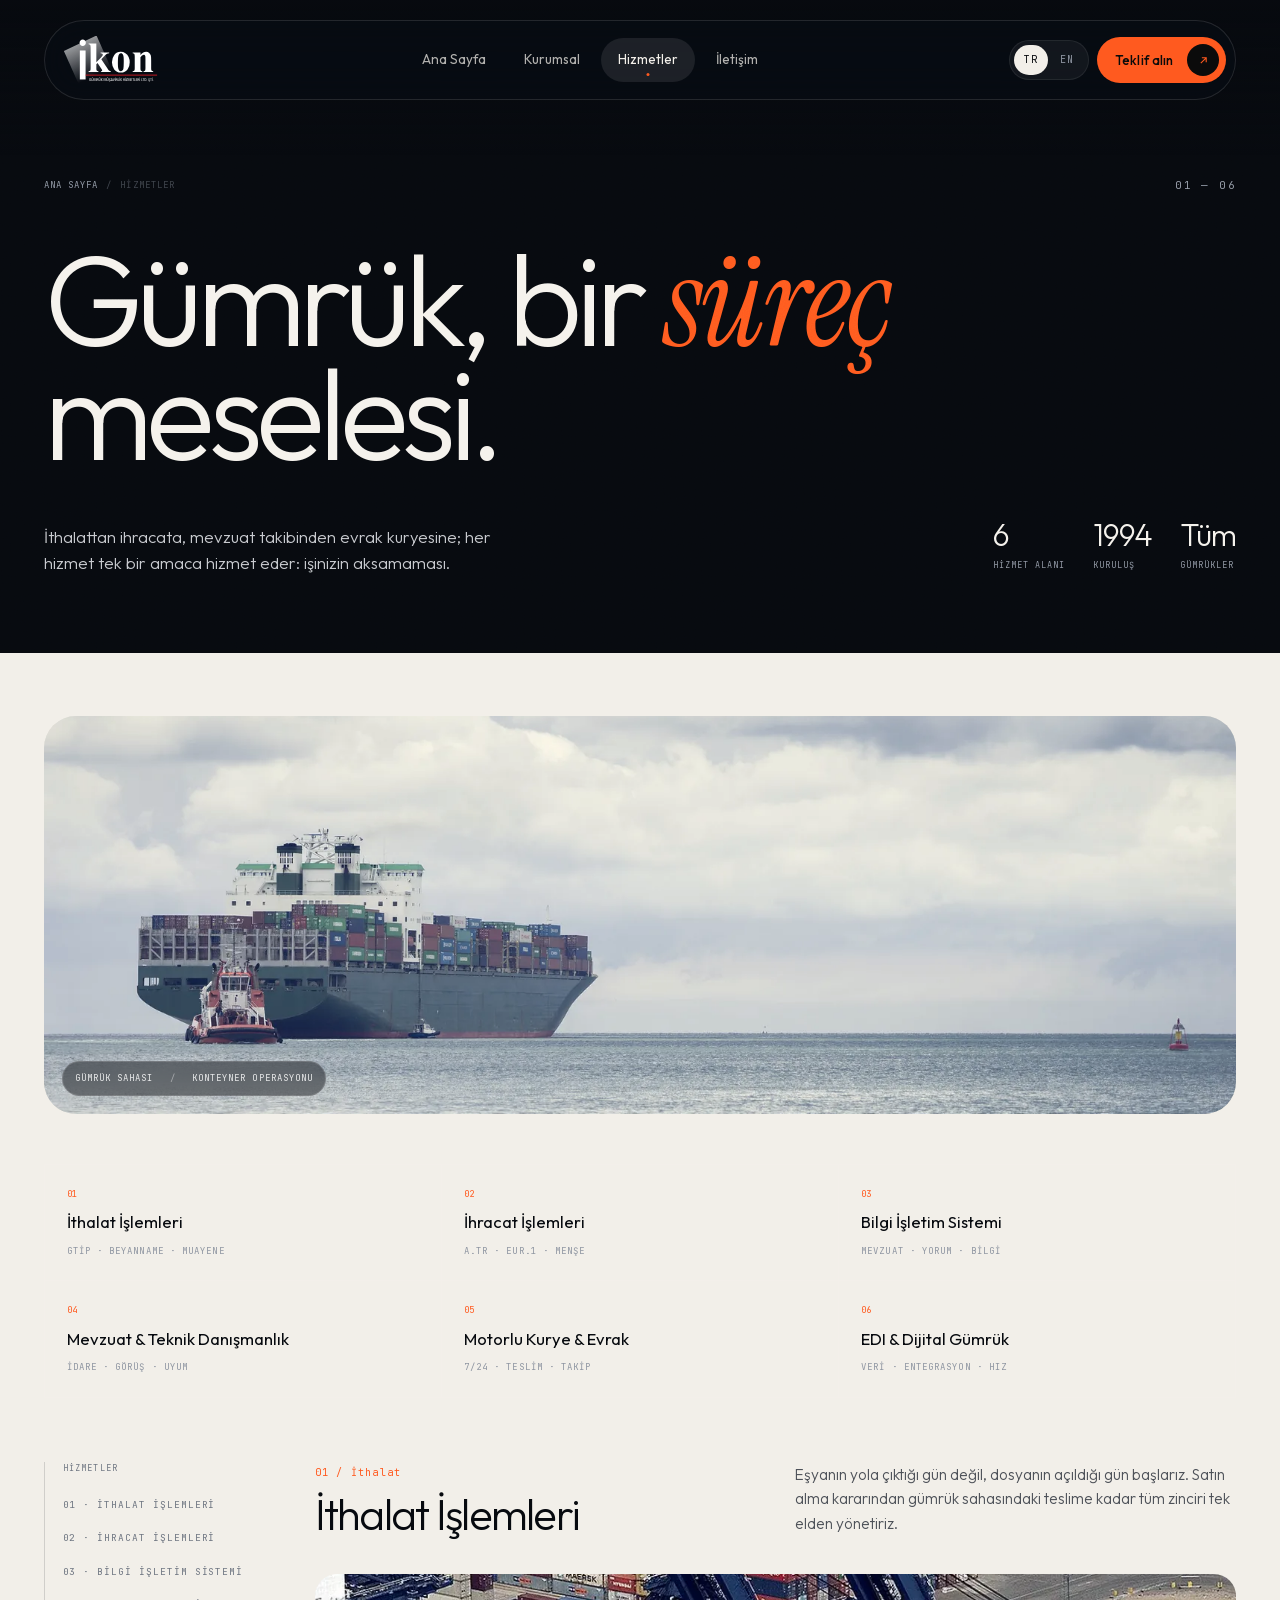
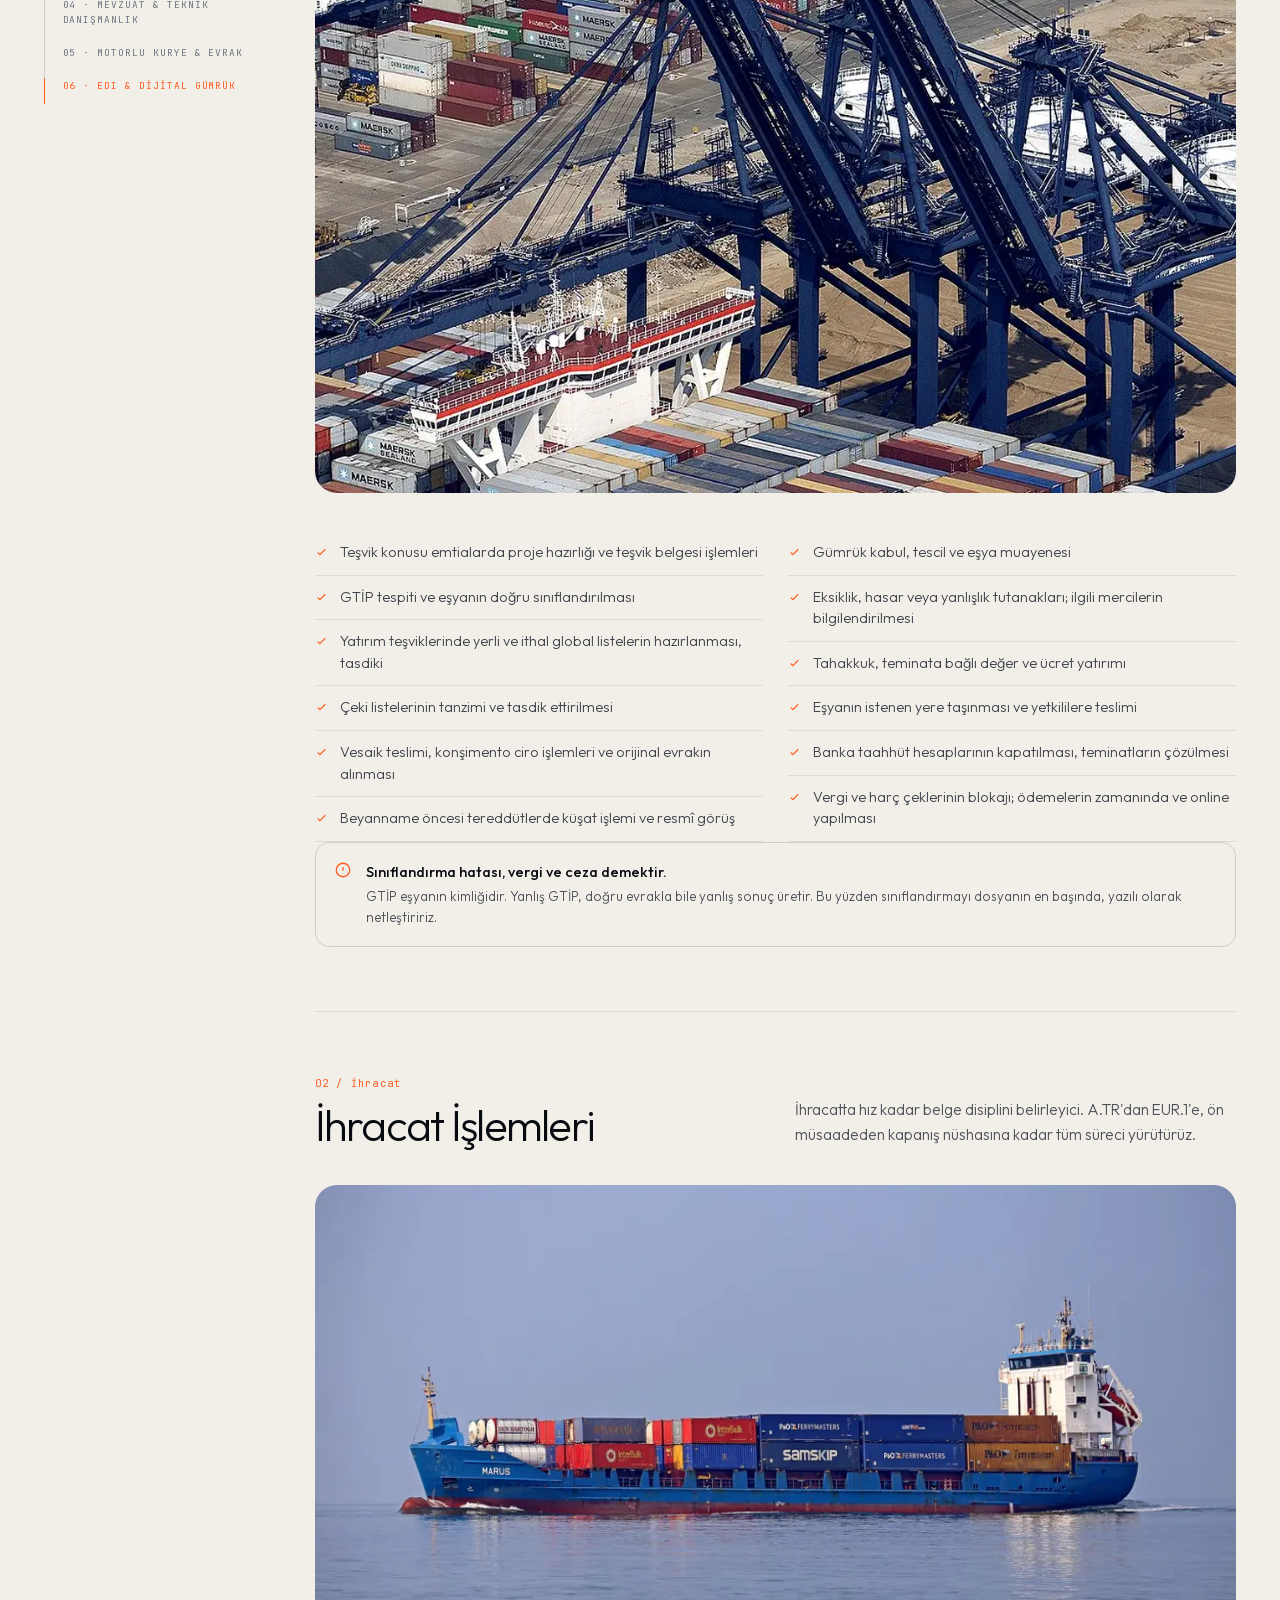
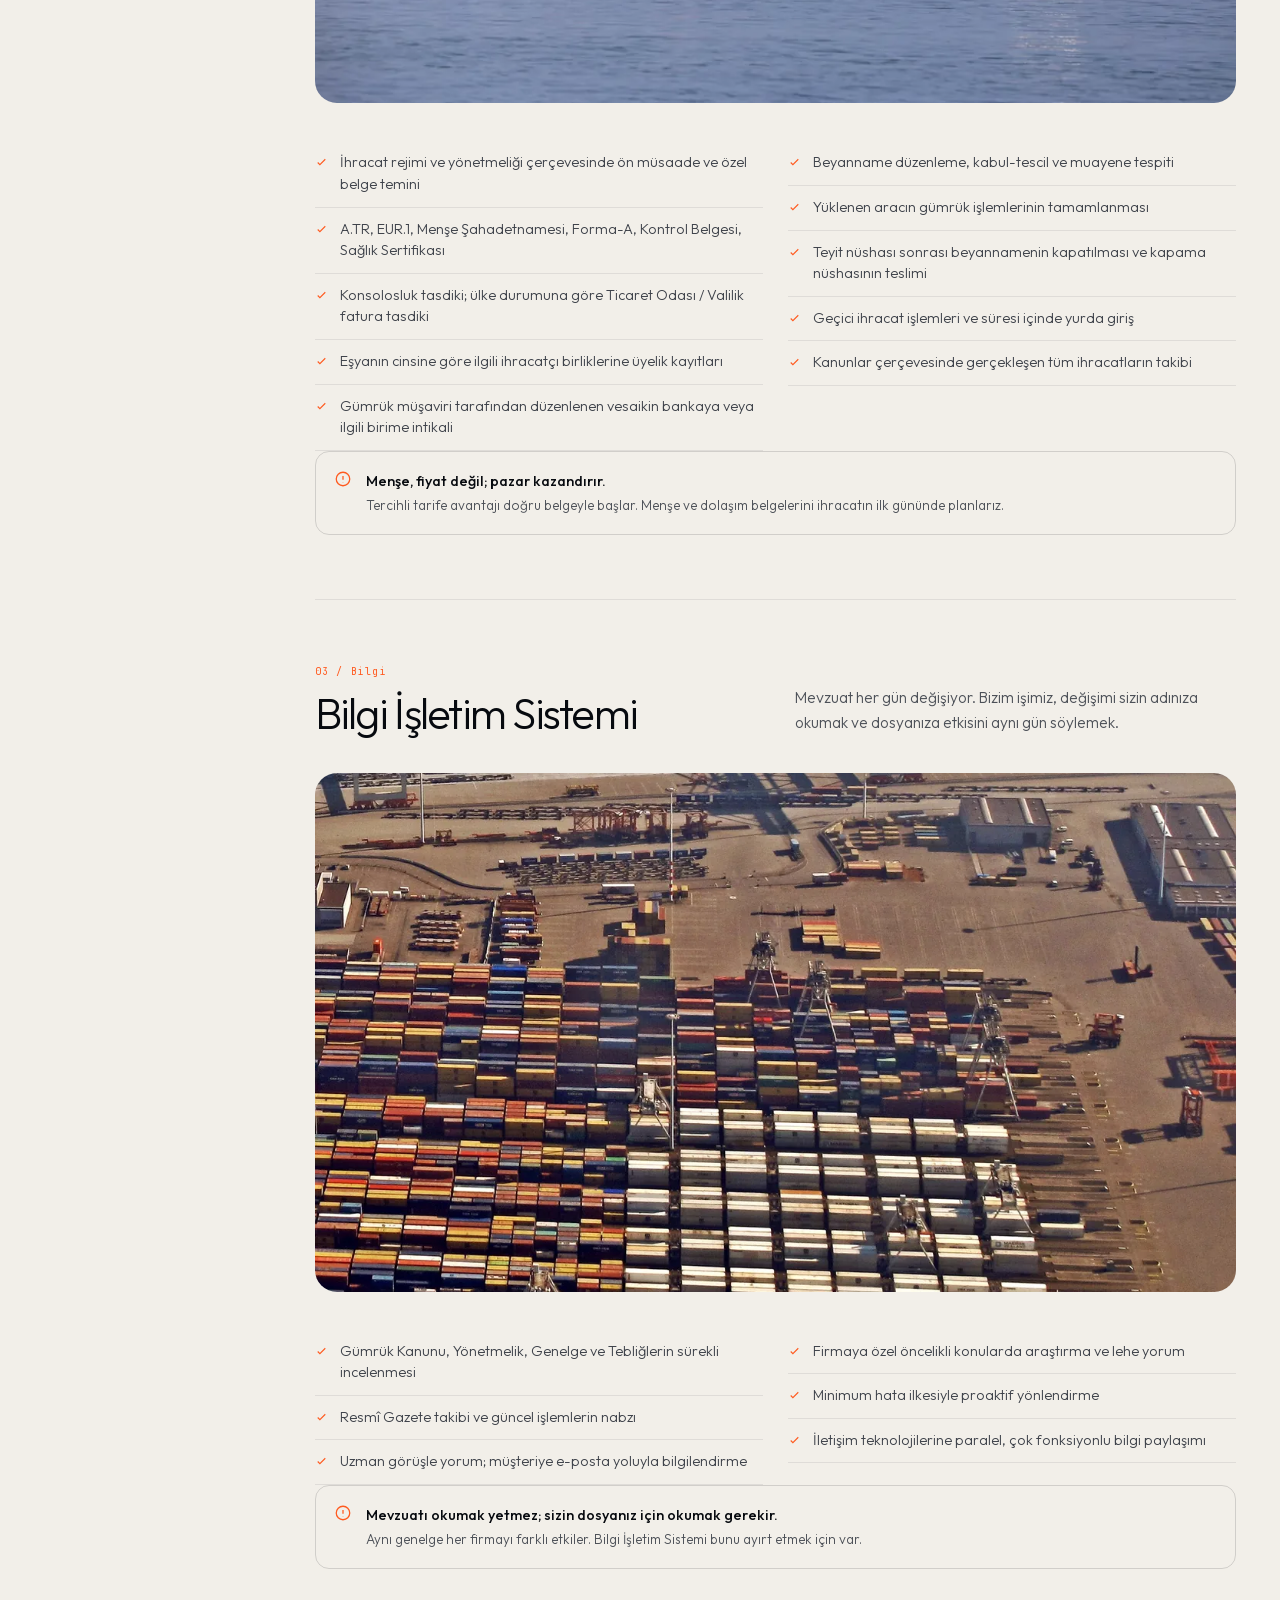
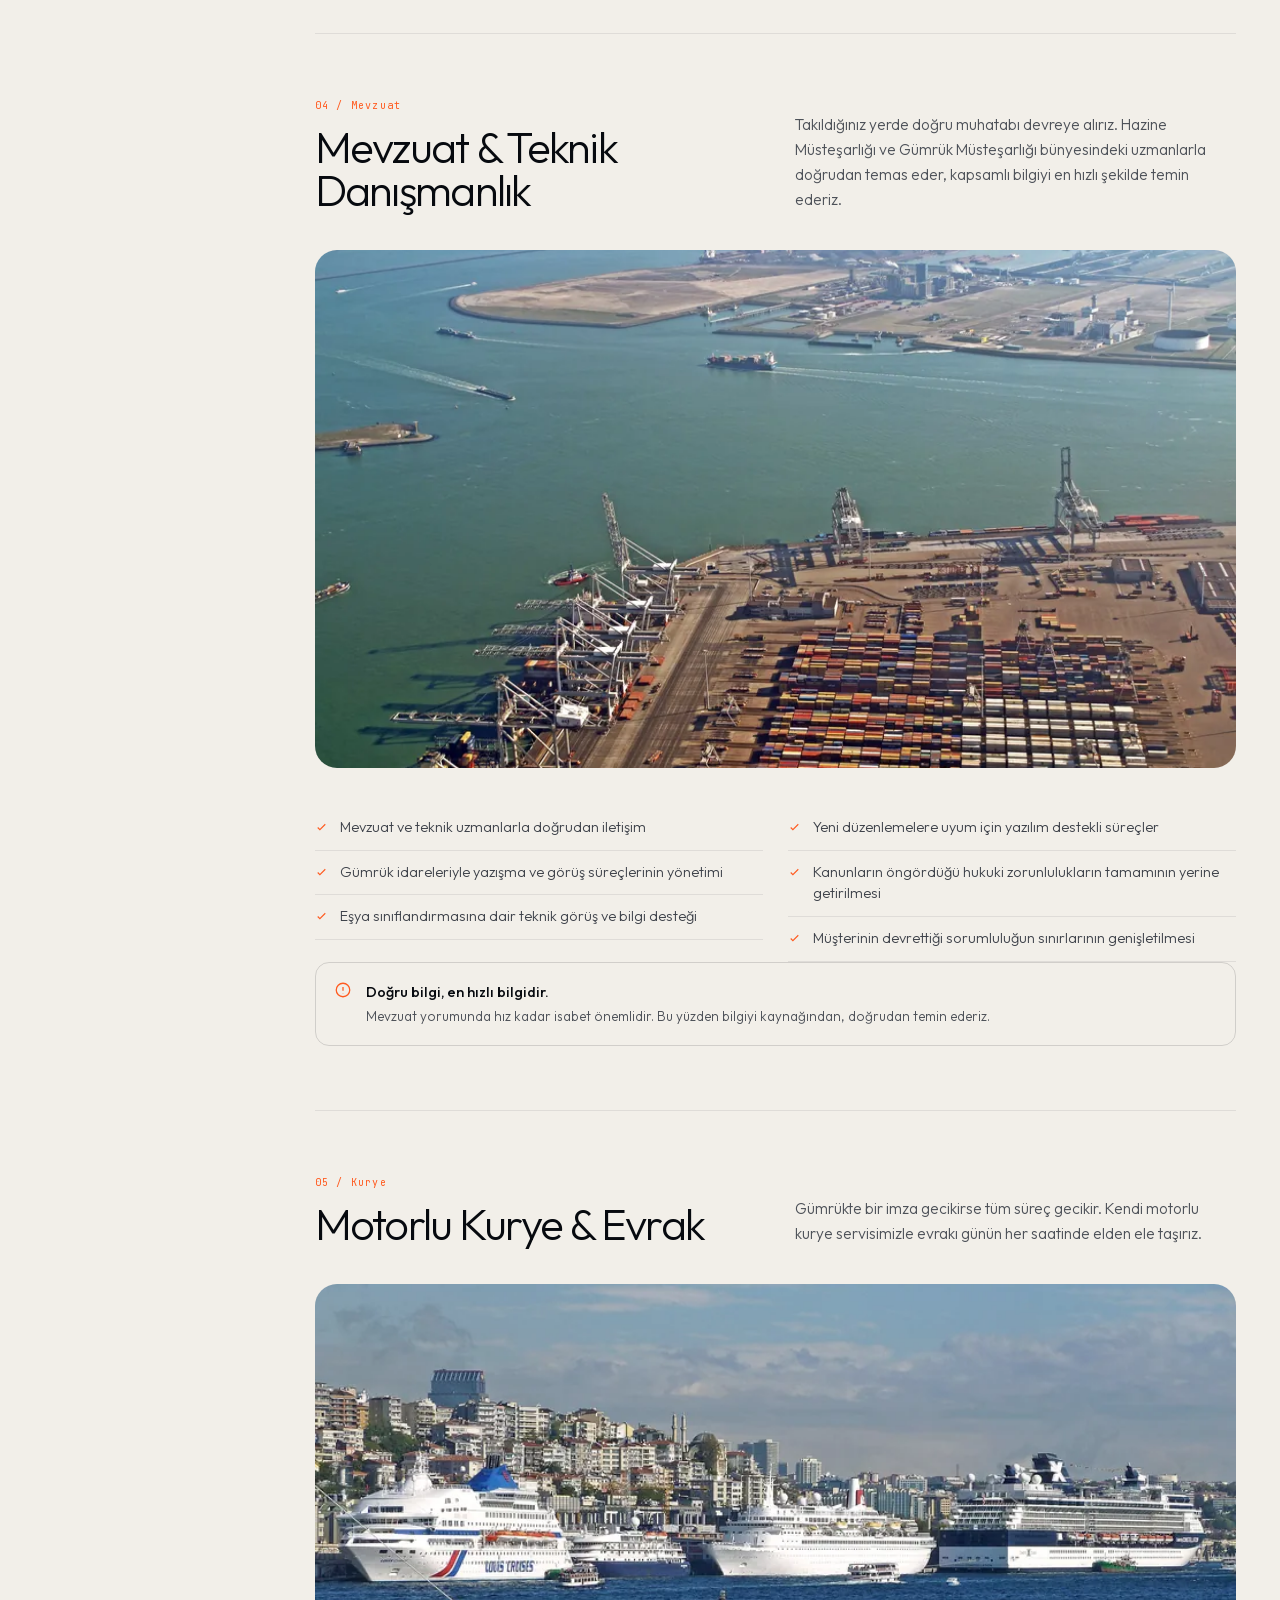
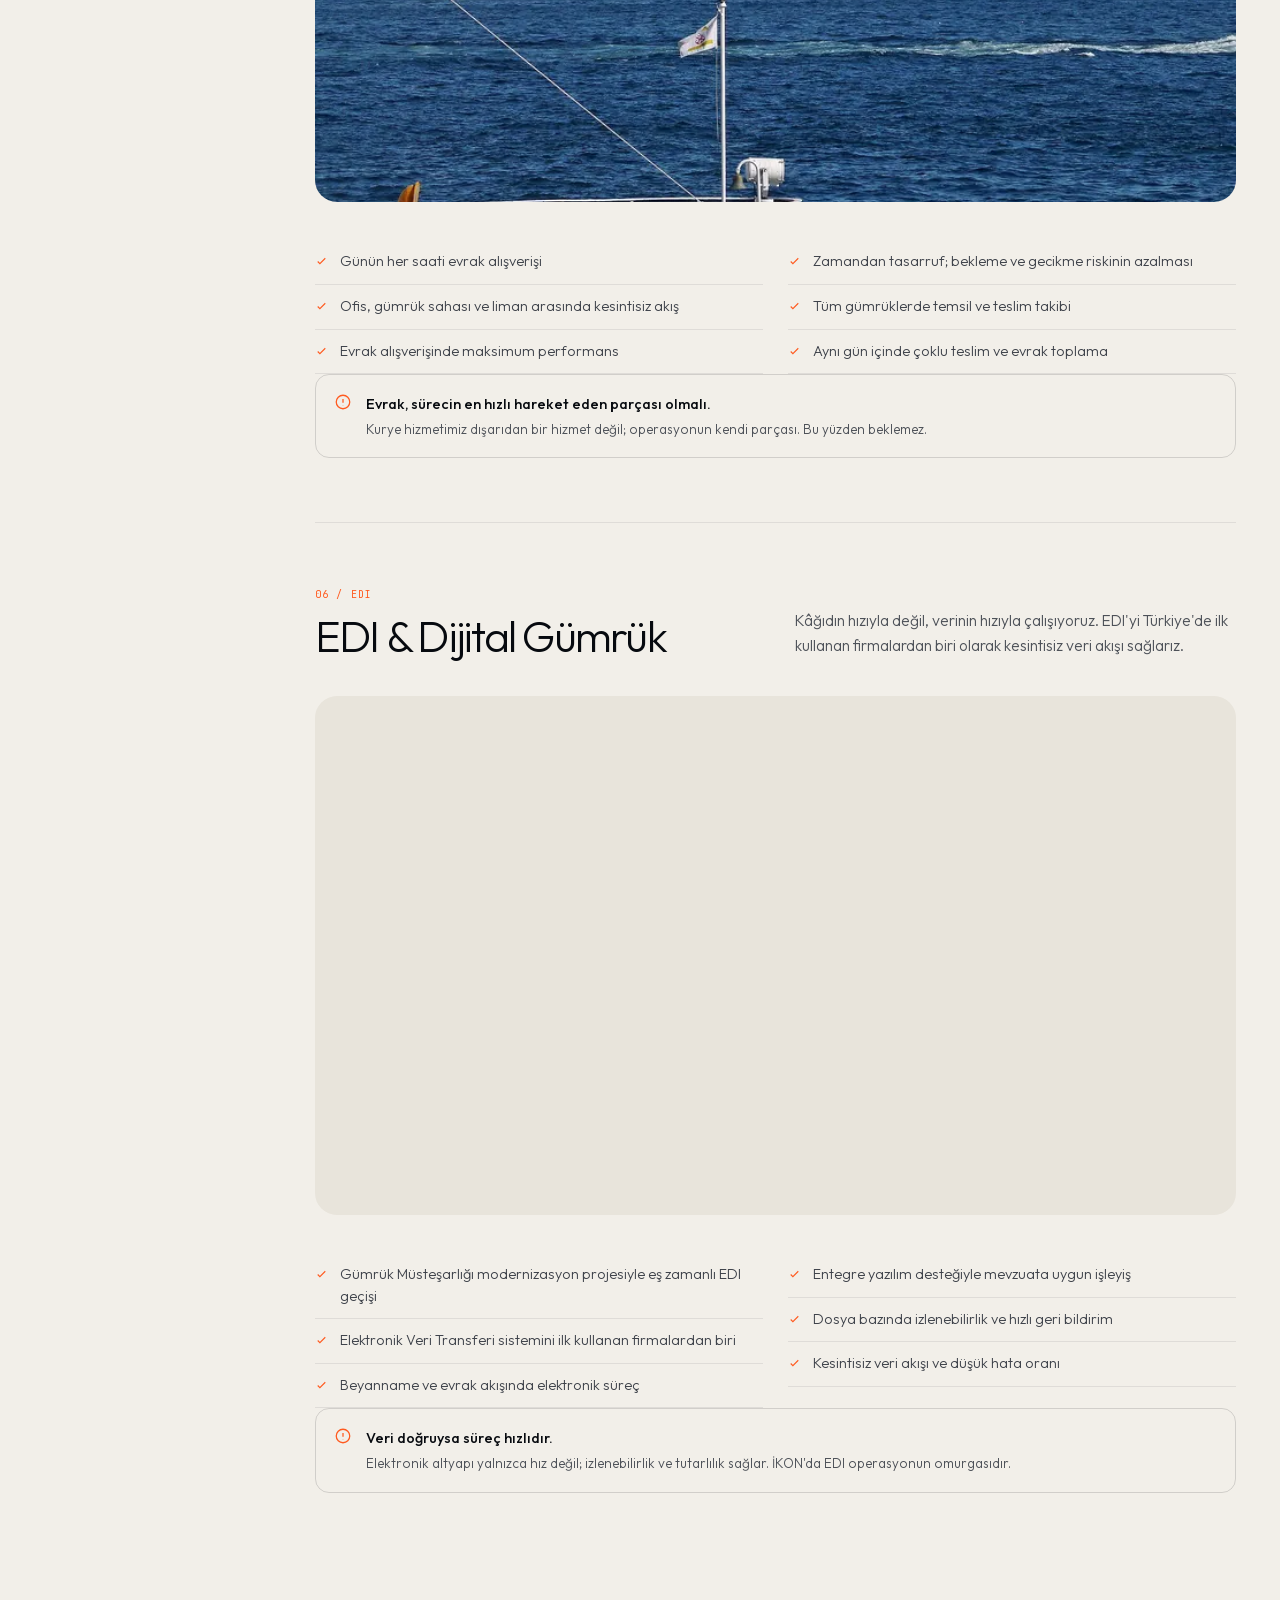
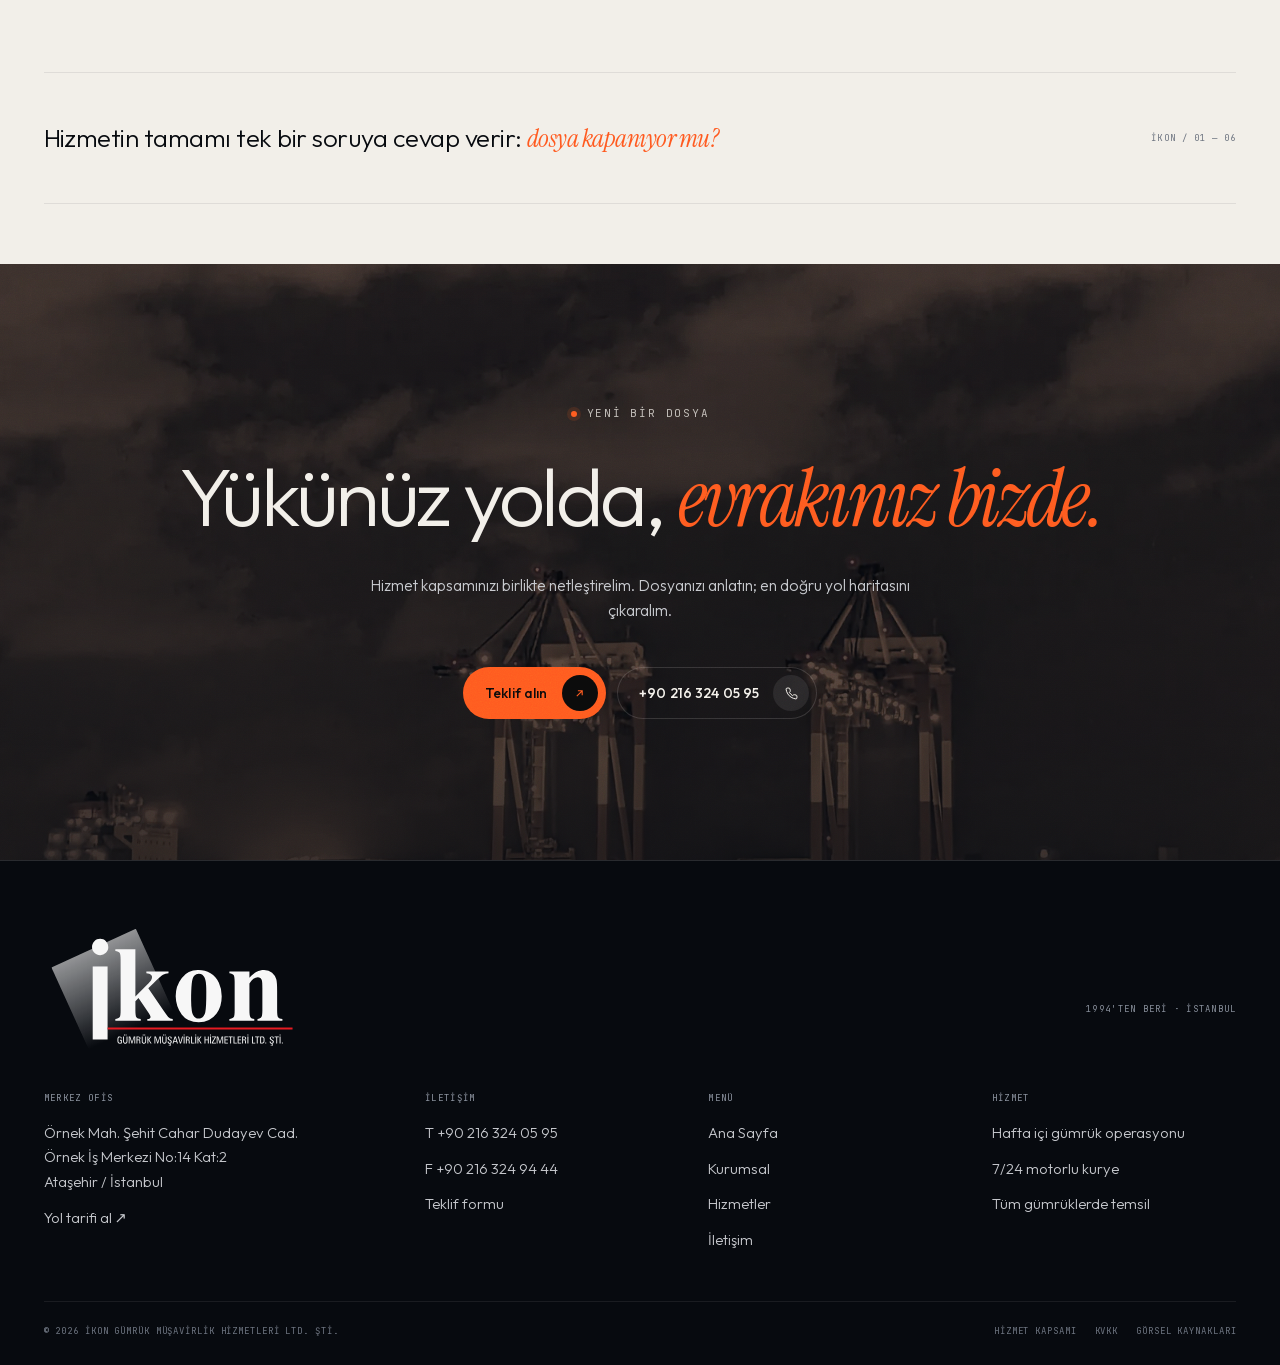
==== commit 34e1bd78: "task snapshot ad37ae45-c2d9-49fb-a369-e388e1c3f763" ====
--- a/hizmetler.html
+++ b/hizmetler.html
@@ -10,7 +10,7 @@
 <link rel="preload" href="assets/fonts/Outfit-200_600-latin.woff2" as="font" type="font/woff2" crossorigin>
 <link rel="preload" href="assets/fonts/Outfit-200_600-latin-ext.woff2" as="font" type="font/woff2" crossorigin>
 <link rel="preload" href="assets/fonts/InstrumentSerif-Italic-latin.woff2" as="font" type="font/woff2" crossorigin>
-<link rel="stylesheet" href="assets/css/style.css?v=20261121">
+<link rel="stylesheet" href="assets/css/style.css?v=20261123">
 <noscript><style>.preloader{display:none!important}[data-reveal]{opacity:1!important;transform:none!important}.mask-line>span{transform:none!important}.cursor,.cursor-dot{display:none!important}.faq__a{grid-template-rows:1fr!important}.form__success{display:none!important}</style></noscript>
 
 <meta property="og:type" content="website">
--- a/assets/css/style.css
+++ b/assets/css/style.css
@@ -832,13 +832,13 @@
 .preloader__brand{width:clamp(250px,34vw,520px);height:auto;display:block;animation:preLogo 1.1s var(--ease) both}
 @keyframes preLogo{from{opacity:0;transform:translateY(16px)}to{opacity:1;transform:none}}
 .footer__word{display:flex;align-items:flex-end;justify-content:space-between;gap:24px;font-size:0;line-height:0}
-.footer__word img{width:clamp(240px,30vw,460px);height:auto;display:block}
+.footer__word img{width:clamp(170px,20vw,300px);height:auto;display:block}
 @media(max-width:820px){
   .brand{padding:3px 8px 3px 4px}
   .brand__logo{height:42px}
-  .footer__word img{width:min(78vw,380px)}
+  .footer__word img{width:min(56vw,280px)}
   .preloader__brand{width:min(66vw,260px)}
 }
 @media(max-width:560px){
-  .footer__word img{width:76vw}
-}
+  .footer__word img{width:56vw}
+}
